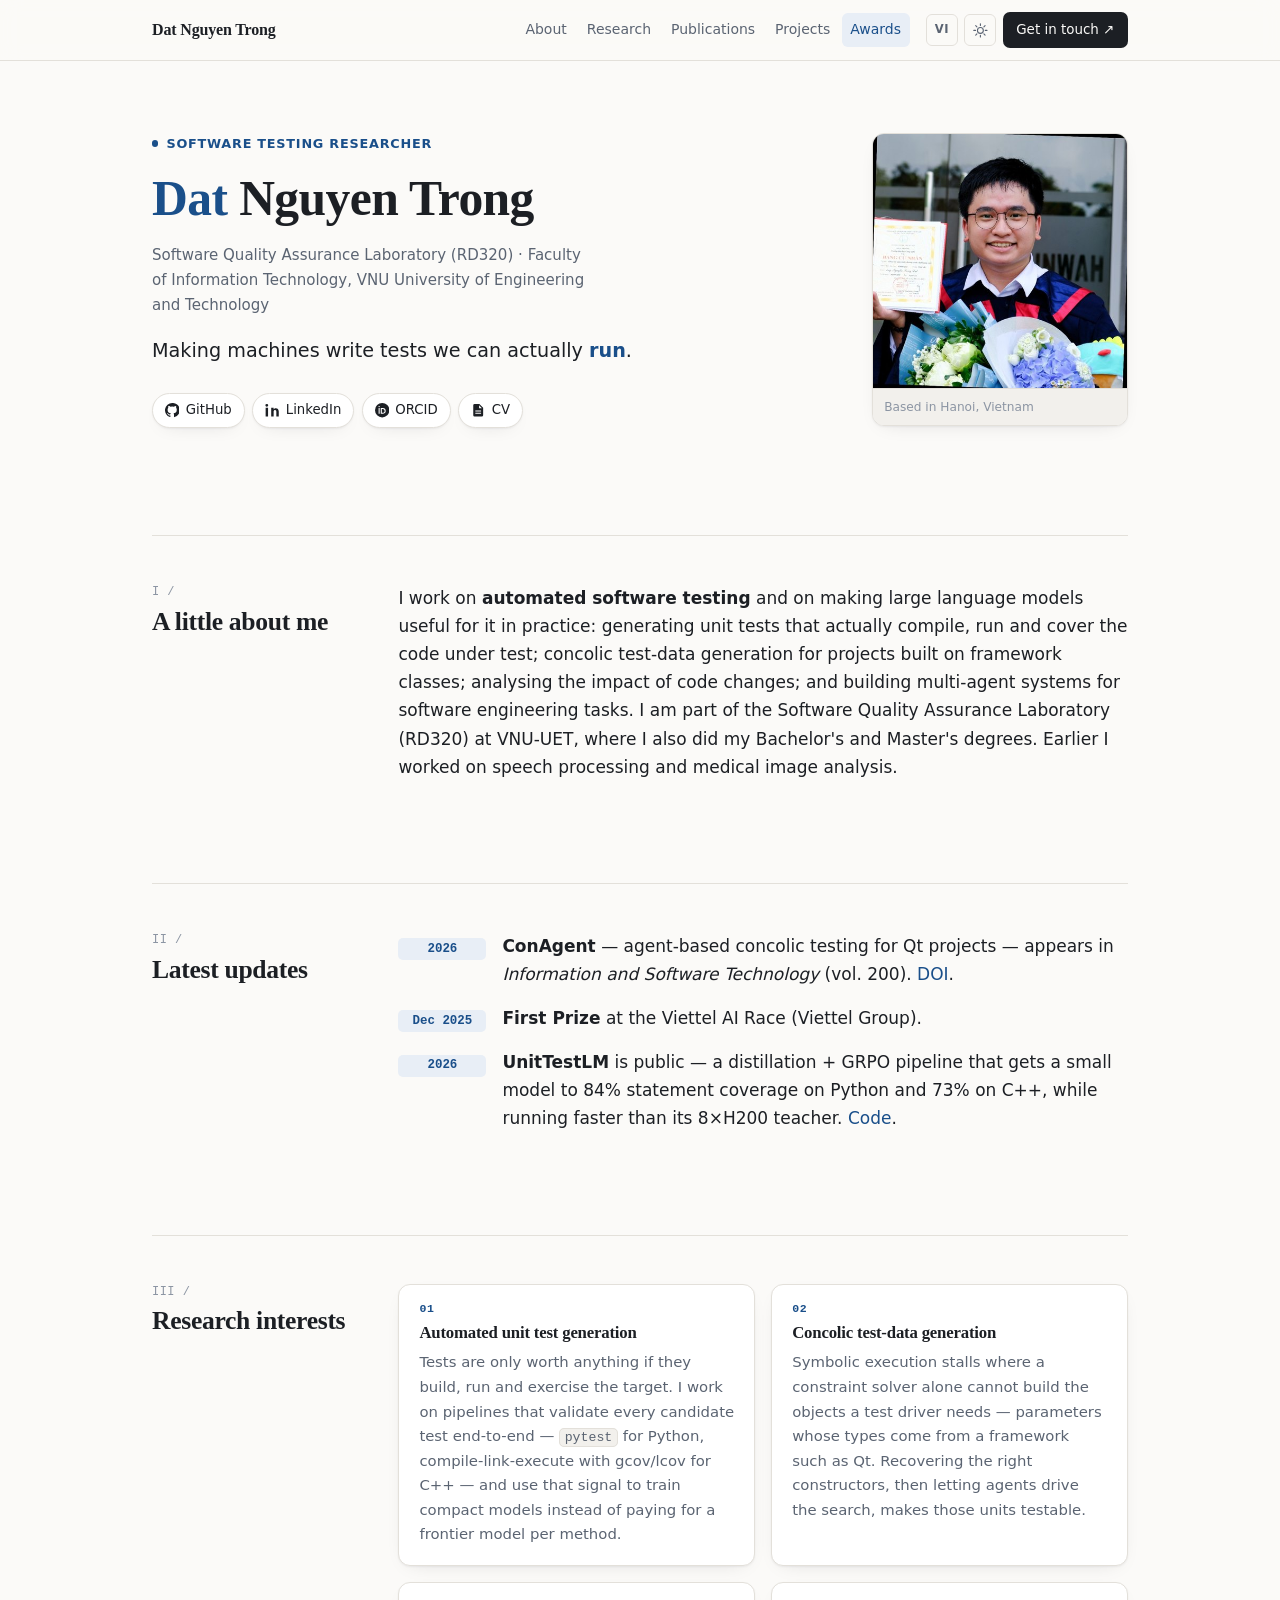
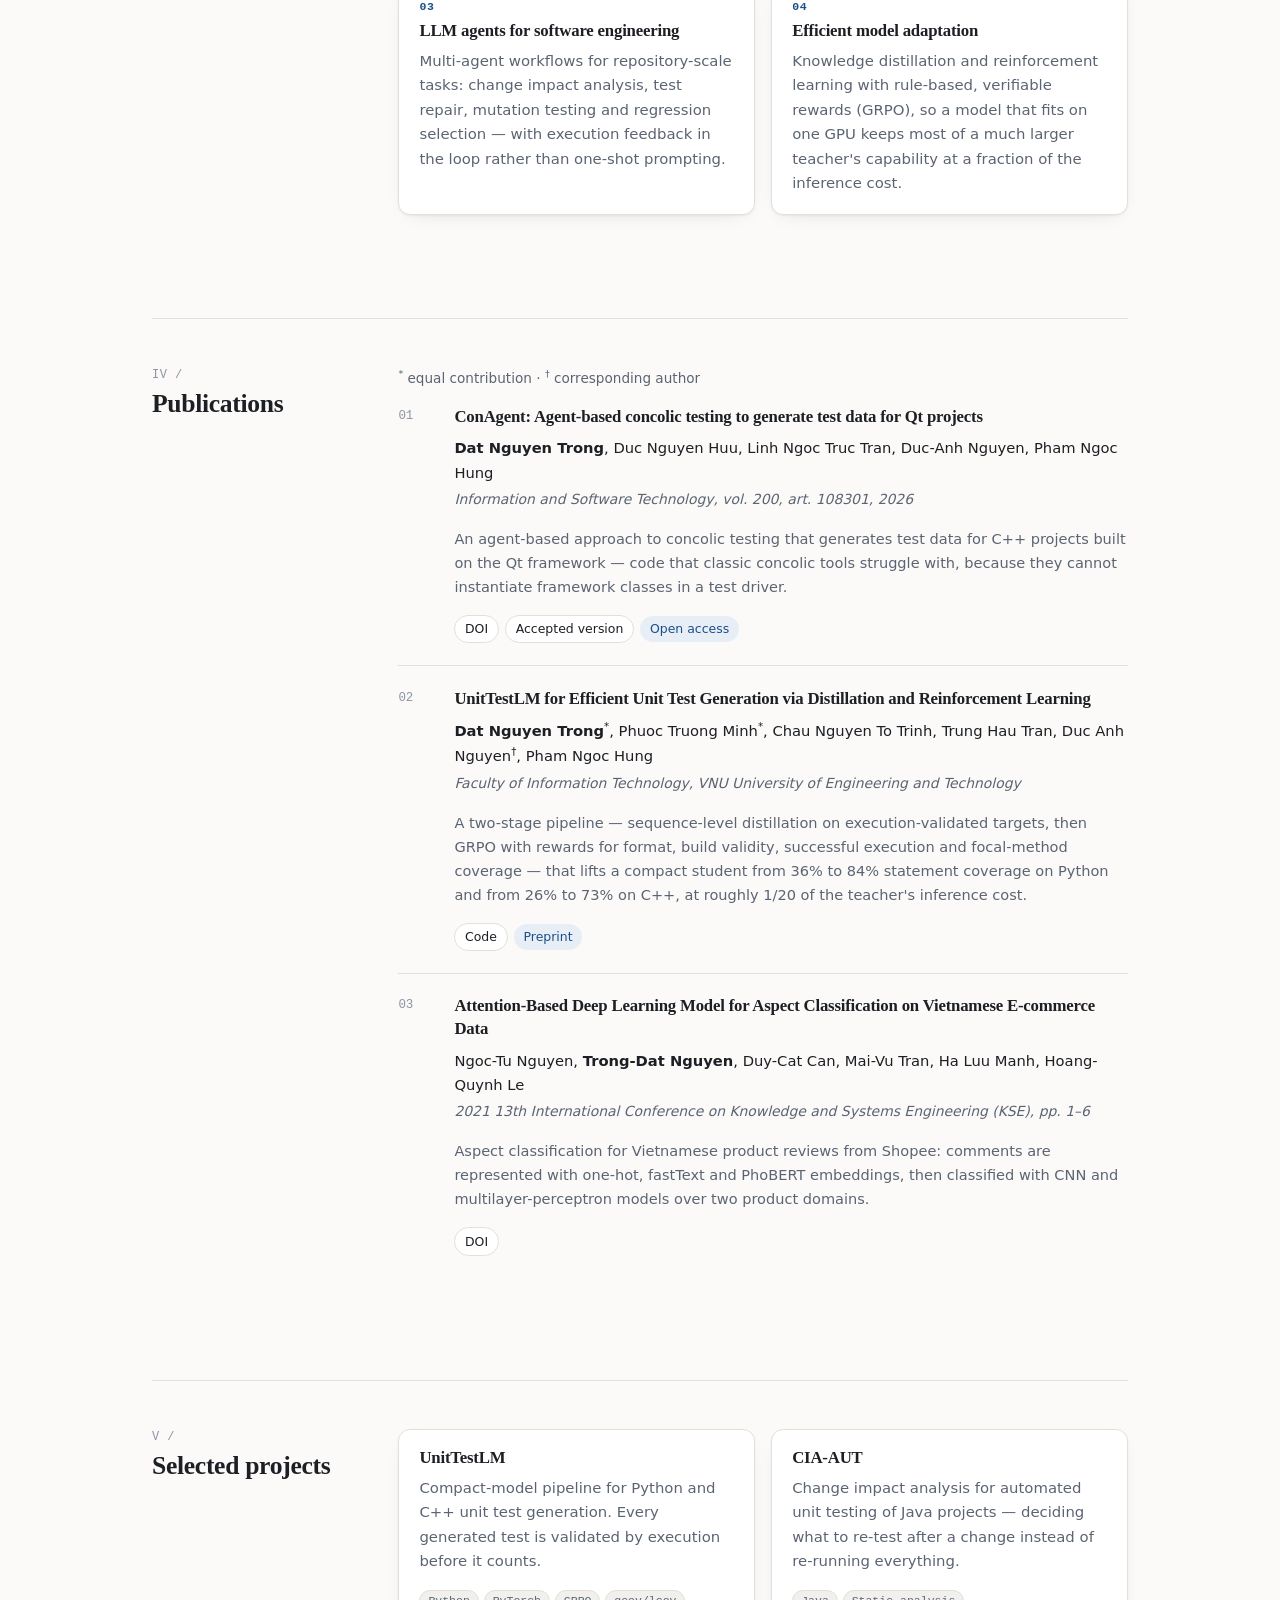
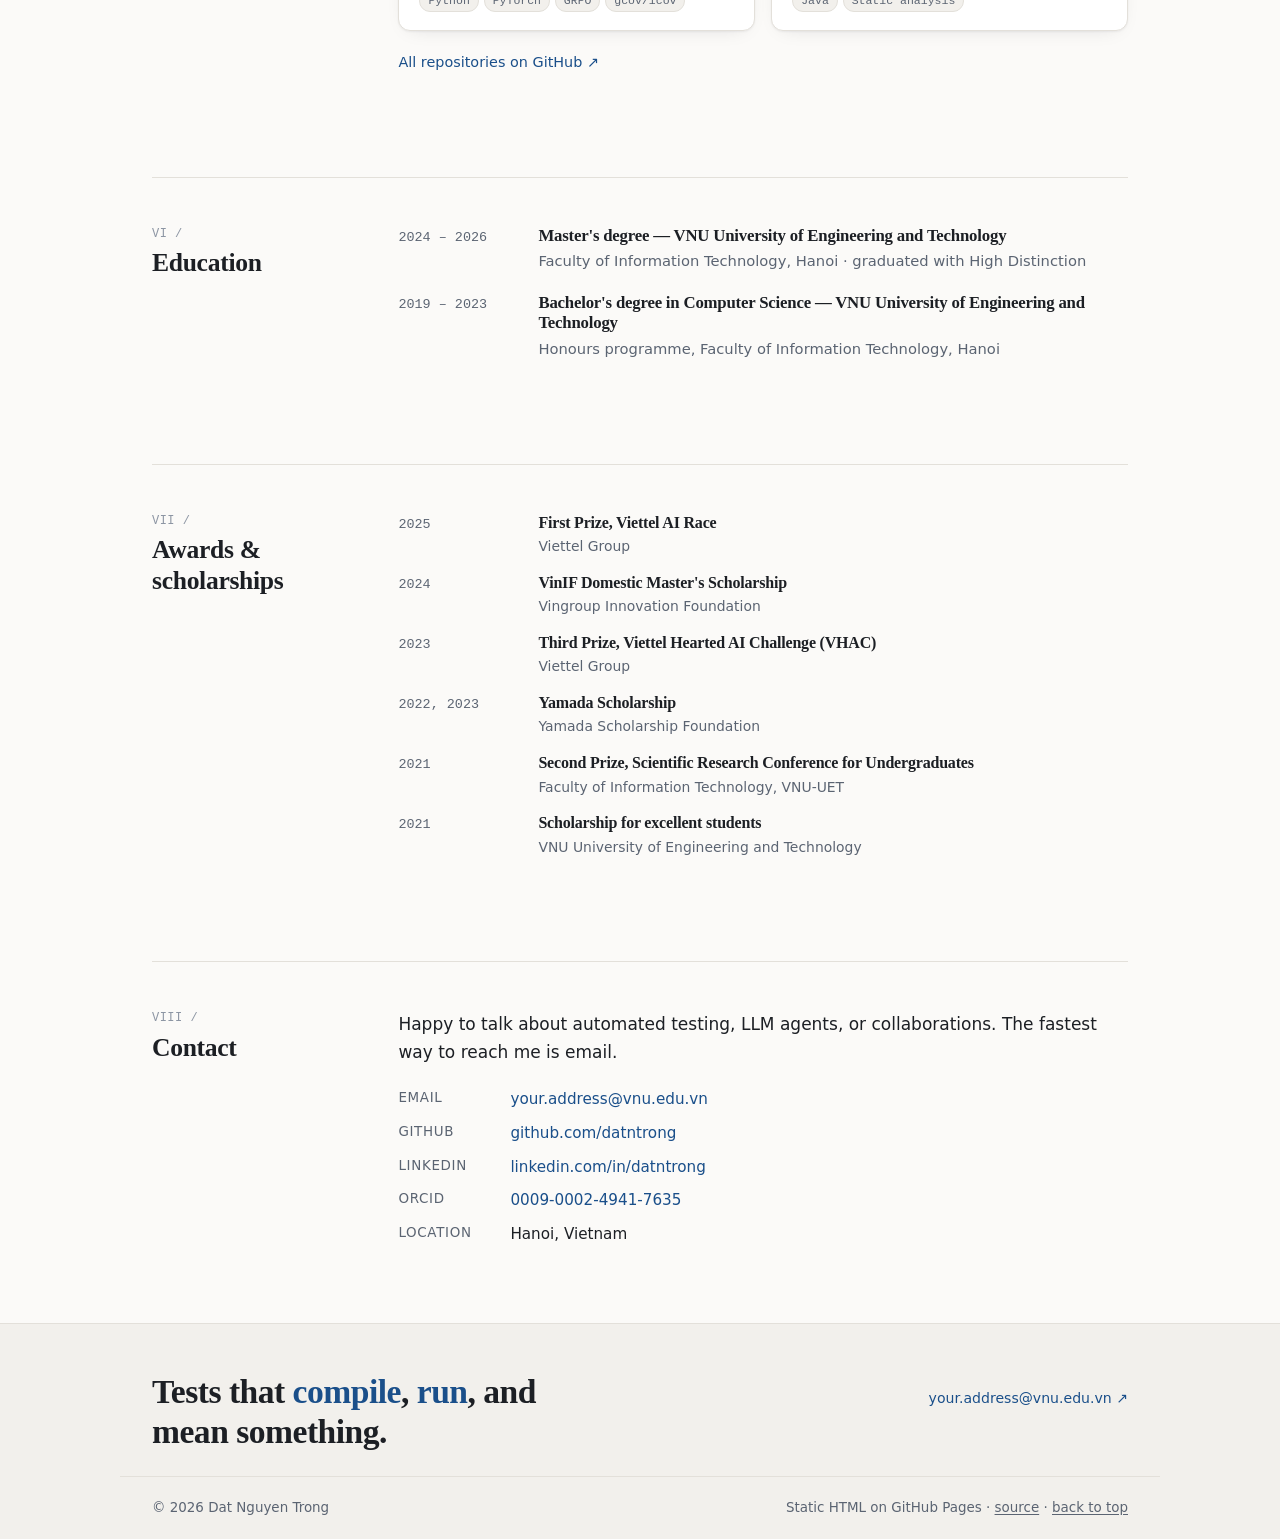
==== index.html @ f5bd589b "Rework the page layout and swap in the portrait photo New avatar: the graduation portrait, at 480px." ====
<!doctype html>
<html lang="en" data-lang="en">
<head>
<meta charset="utf-8">
<meta name="viewport" content="width=device-width, initial-scale=1">
<title>Dat Nguyen Trong</title>
<meta name="author" content="Dat Nguyen Trong">
<meta name="description" content="Dat Nguyen Trong — research on automated software testing and LLM-based agents at the Software Quality Assurance Laboratory (RD320), VNU University of Engineering and Technology, Hanoi.">
<meta name="keywords" content="Dat Nguyen Trong, Nguyen Trong Dat, automated software testing, unit test generation, concolic testing, large language models, LLM agents, VNU-UET, Hanoi">
<link rel="canonical" href="https://datntrong.github.io/">

<meta property="og:type" content="profile">
<meta property="og:title" content="Dat Nguyen Trong">
<meta property="og:description" content="Automated software testing and LLM-based agents — VNU University of Engineering and Technology, Hanoi.">
<meta property="og:url" content="https://datntrong.github.io/">
<meta property="og:image" content="https://datntrong.github.io/assets/img/avatar.jpg">
<meta name="twitter:card" content="summary">

<link rel="icon" href="assets/img/favicon.svg" type="image/svg+xml">
<link rel="apple-touch-icon" href="assets/img/avatar.jpg">
<link rel="stylesheet" href="assets/css/style.css">

<script>
  // Applied before first paint so the page never flashes the wrong theme/language.
  (function () {
    var root = document.documentElement;
    var q = new URLSearchParams(location.search).get('lang');
    var lang = q || localStorage.getItem('lang');
    if (lang !== 'vi' && lang !== 'en') {
      lang = (navigator.language || 'en').toLowerCase().indexOf('vi') === 0 ? 'vi' : 'en';
    }
    root.setAttribute('data-lang', lang);
    root.setAttribute('lang', lang);
    var theme = localStorage.getItem('theme');
    if (theme === 'dark' || theme === 'light') root.setAttribute('data-theme', theme);
  })();
</script>

<script type="application/ld+json">
{
  "@context": "https://schema.org",
  "@type": "Person",
  "name": "Dat Nguyen Trong",
  "alternateName": "Nguyễn Trọng Đạt",
  "url": "https://datntrong.github.io/",
  "image": "https://datntrong.github.io/assets/img/avatar.jpg",
  "affiliation": {
    "@type": "CollegeOrUniversity",
    "name": "VNU University of Engineering and Technology",
    "address": "Hanoi, Vietnam"
  },
  "memberOf": {
    "@type": "ResearchOrganization",
    "name": "Software Quality Assurance Laboratory (RD320), VNU University of Engineering and Technology"
  },
  "knowsAbout": ["Automated software testing", "Unit test generation", "Concolic testing", "Large language models", "Multi-agent systems", "Speech processing"],
  "identifier": {
    "@type": "PropertyValue",
    "propertyID": "ORCID",
    "value": "https://orcid.org/0009-0002-4941-7635"
  },
  "sameAs": [
    "https://github.com/datntrong",
    "https://www.linkedin.com/in/datntrong/",
    "https://orcid.org/0009-0002-4941-7635"
  ]
}
</script>
</head>
<body id="top">
<a class="skip-link" href="#main"><span data-l="en">Skip to content</span><span data-l="vi">Tới nội dung</span></a>

<header class="site-header">
  <div class="wrap header-inner">
    <a class="brand" href="#top">
      <span data-l="en">Dat Nguyen Trong</span><span data-l="vi">Nguyễn Trọng Đạt</span>
    </a>
    <nav class="site-nav" aria-label="Sections">
      <a href="#about"><span data-l="en">About</span><span data-l="vi">Giới thiệu</span></a>
      <a href="#research"><span data-l="en">Research</span><span data-l="vi">Nghiên cứu</span></a>
      <a href="#publications"><span data-l="en">Publications</span><span data-l="vi">Công bố</span></a>
      <a href="#projects"><span data-l="en">Projects</span><span data-l="vi">Dự án</span></a>
      <a href="#awards"><span data-l="en">Awards</span><span data-l="vi">Giải thưởng</span></a>
    </nav>
    <div class="controls">
      <button id="lang-toggle" type="button" class="icon-btn" aria-label="Switch language">
        <span data-l="en">VI</span><span data-l="vi">EN</span>
      </button>
      <button id="theme-toggle" type="button" class="icon-btn" aria-label="Switch theme">
        <svg class="i-sun" viewBox="0 0 24 24" aria-hidden="true"><circle cx="12" cy="12" r="4.2"/><g stroke-linecap="round"><path d="M12 2.6v2.4M12 19v2.4M2.6 12h2.4M19 12h2.4M5.3 5.3l1.7 1.7M17 17l1.7 1.7M18.7 5.3L17 7M7 17l-1.7 1.7"/></g></svg>
        <svg class="i-moon" viewBox="0 0 24 24" aria-hidden="true"><path d="M20 14.5A8.5 8.5 0 1 1 9.5 4a7 7 0 0 0 10.5 10.5z"/></svg>
      </button>
      <!-- TODO: replace with the address you actually want published (3 places on this page). -->
      <a class="cta" href="mailto:your.address@vnu.edu.vn">
        <span data-l="en">Get in touch</span><span data-l="vi">Liên hệ</span> <span aria-hidden="true">↗</span>
      </a>
    </div>
  </div>
</header>

<main id="main">

  <!-- ─── Hero ─────────────────────────────────────────────────────── -->
  <section class="wrap hero">
    <div class="hero-text">
      <p class="eyebrow">
        <span data-l="en">Software testing researcher</span>
        <span data-l="vi">Nghiên cứu kiểm thử phần mềm</span>
      </p>
      <h1>
        <span data-l="en"><span class="fn">Dat</span> Nguyen Trong</span>
        <span data-l="vi"><span class="fn">Nguyễn</span> Trọng Đạt</span>
      </h1>
      <!-- TODO (optional): add your exact title before the lab name, e.g. "MSc student," / "Research assistant,". -->
      <p class="role">
        <span data-l="en">Software Quality Assurance Laboratory (RD320) · Faculty of Information Technology, VNU University of Engineering and Technology</span>
        <span data-l="vi">Phòng thí nghiệm Đảm bảo chất lượng phần mềm (RD320) · Khoa Công nghệ Thông tin, Trường Đại học Công nghệ, ĐHQG Hà Nội</span>
      </p>
      <p class="tagline">
        <span data-l="en">Making machines write tests we can actually <em>run</em>.</span>
        <span data-l="vi">Để máy viết ra những test thực sự <em>chạy được</em>.</span>
      </p>

      <p class="pills">
        <a class="pill" href="https://github.com/datntrong" rel="me noopener">
          <svg viewBox="0 0 16 16" aria-hidden="true"><path d="M8 0a8 8 0 0 0-2.5 15.6c.4.1.5-.2.5-.4v-1.4c-2.2.5-2.7-1-2.7-1-.4-.9-.9-1.2-.9-1.2-.7-.5 0-.5 0-.5.8.1 1.2.8 1.2.8.7 1.2 1.9.9 2.4.7.1-.5.3-.9.5-1.1-1.8-.2-3.6-.9-3.6-4 0-.9.3-1.6.8-2.1-.1-.2-.4-1 .1-2.1 0 0 .7-.2 2.2.8a7.4 7.4 0 0 1 4 0c1.5-1 2.2-.8 2.2-.8.5 1.1.2 1.9.1 2.1.5.5.8 1.2.8 2.1 0 3.1-1.8 3.8-3.6 4 .3.3.5.8.5 1.6v2.2c0 .2.1.5.6.4A8 8 0 0 0 8 0z"/></svg>
          GitHub
        </a>
        <a class="pill" href="https://www.linkedin.com/in/datntrong/" rel="me noopener">
          <svg viewBox="0 0 16 16" aria-hidden="true"><path d="M3.4 5.3H.7V15h2.7V5.3zM2 1a1.6 1.6 0 1 0 0 3.2A1.6 1.6 0 0 0 2 1zM15.3 9.5c0-2.6-1.4-3.8-3.2-3.8-1.5 0-2.1.8-2.5 1.4V5.3H6.9c0 .8 0 9.7 0 9.7h2.7V9.6c0-.3 0-.6.1-.8.2-.5.7-1.1 1.5-1.1 1 0 1.4.8 1.4 2V15h2.7V9.5z"/></svg>
          LinkedIn
        </a>
        <a class="pill" href="https://orcid.org/0009-0002-4941-7635" rel="me noopener">
          <svg viewBox="0 0 16 16" aria-hidden="true"><path d="M8 0a8 8 0 1 0 0 16A8 8 0 0 0 8 0zM5.2 11.9H4V5.6h1.2v6.3zM4.6 4.7a.7.7 0 1 1 0-1.5.7.7 0 0 1 0 1.5zm4 7.2H6.4V5.6h2.3c2.2 0 3.2 1.4 3.2 3.2 0 1.9-1.3 3.1-3.3 3.1zm-1-5.3v4.3h.9c1.5 0 2.2-.9 2.2-2.1 0-1.3-.8-2.2-2.2-2.2h-.9z"/></svg>
          ORCID
        </a>
        <!-- TODO: put your CV at files/cv.pdf, or delete this pill. -->
        <a class="pill" href="files/cv.pdf">
          <svg viewBox="0 0 16 16" aria-hidden="true"><path d="M9.3 1H4a1.5 1.5 0 0 0-1.5 1.5v11A1.5 1.5 0 0 0 4 15h8a1.5 1.5 0 0 0 1.5-1.5V5.2L9.3 1zm-.3 1.6 3.1 3.1H9V2.6zM4.8 8.4h6.4v1H4.8v-1zm0 2.5h6.4v1H4.8v-1z"/></svg>
          <span data-l="en">CV</span><span data-l="vi">CV</span>
        </a>
        <!-- TODO: add this once you have it.
        <a class="pill" href="https://scholar.google.com/citations?user=XXXX" rel="noopener">Google Scholar</a>
        -->
      </p>
    </div>

    <figure class="photo-card">
      <img src="assets/img/avatar.jpg" width="480" height="480" alt="Dat Nguyen Trong" fetchpriority="high">
      <figcaption>
        <span data-l="en">Based in Hanoi, Vietnam</span>
        <span data-l="vi">Sống và làm việc tại Hà Nội</span>
      </figcaption>
    </figure>
  </section>

  <!-- ─── I / About ────────────────────────────────────────────────── -->
  <section id="about" class="wrap section">
    <div class="section-head">
      <span class="numeral">I /</span>
      <h2><span data-l="en">A little about me</span><span data-l="vi">Về tôi</span></h2>
    </div>
    <div class="section-body">
      <p class="lede">
        <span data-l="en">I work on <strong>automated software testing</strong> and on making large language models useful for it in practice: generating unit tests that actually compile, run and cover the code under test; concolic test-data generation for projects built on framework classes; analysing the impact of code changes; and building multi-agent systems for software engineering tasks. I am part of the Software Quality Assurance Laboratory (RD320) at VNU-UET, where I also did my Bachelor's and Master's degrees. Earlier I worked on speech processing and medical image analysis.</span>
        <span data-l="vi">Tôi nghiên cứu về <strong>kiểm thử phần mềm tự động</strong> và cách dùng các mô hình ngôn ngữ lớn cho việc đó một cách thực dụng: sinh unit test biên dịch được, chạy được và phủ được mã nguồn; sinh dữ liệu kiểm thử bằng concolic testing cho các dự án dùng lớp của framework; phân tích ảnh hưởng của thay đổi mã; và xây dựng hệ đa tác tử cho các bài toán công nghệ phần mềm. Tôi làm việc tại Phòng thí nghiệm Đảm bảo chất lượng phần mềm (RD320), Trường Đại học Công nghệ — cũng là nơi tôi học cử nhân và thạc sĩ. Trước đó tôi làm về xử lý tiếng nói và phân tích ảnh y tế.</span>
      </p>
    </div>
  </section>

  <!-- ─── II / Latest updates ──────────────────────────────────────── -->
  <!-- TODO: replace the bare "2026" labels with real dates (e.g. "Jul 2026") as things happen. -->
  <section id="news" class="wrap section">
    <div class="section-head">
      <span class="numeral">II /</span>
      <h2><span data-l="en">Latest updates</span><span data-l="vi">Tin mới</span></h2>
    </div>
    <div class="section-body">
      <ul class="news">
        <li>
          <time>2026</time>
          <span data-l="en"><strong>ConAgent</strong> — agent-based concolic testing for Qt projects — appears in <em>Information and Software Technology</em> (vol. 200). <a href="https://doi.org/10.1016/j.infsof.2026.108301" rel="noopener">DOI</a>.</span>
          <span data-l="vi"><strong>ConAgent</strong> — concolic testing dựa trên tác tử cho các dự án Qt — được công bố trên <em>Information and Software Technology</em> (tập 200). <a href="https://doi.org/10.1016/j.infsof.2026.108301" rel="noopener">DOI</a>.</span>
        </li>
        <li>
          <time><span data-l="en">Dec 2025</span><span data-l="vi">12/2025</span></time>
          <span data-l="en"><strong>First Prize</strong> at the Viettel AI Race (Viettel Group).</span>
          <span data-l="vi">Đạt <strong>Giải Nhất</strong> cuộc thi Viettel AI Race (Tập đoàn Viettel).</span>
        </li>
        <li>
          <time>2026</time>
          <span data-l="en"><strong>UnitTestLM</strong> is public — a distillation + GRPO pipeline that gets a small model to 84% statement coverage on Python and 73% on C++, while running faster than its 8×H200 teacher. <a href="https://github.com/datntrong/UnitTestLM" rel="noopener">Code</a>.</span>
          <span data-l="vi"><strong>UnitTestLM</strong> đã công khai — pipeline distillation + GRPO giúp một mô hình nhỏ đạt 84% statement coverage với Python và 73% với C++, mà vẫn chạy nhanh hơn mô hình teacher 8×H200. <a href="https://github.com/datntrong/UnitTestLM" rel="noopener">Mã nguồn</a>.</span>
        </li>
      </ul>
    </div>
  </section>

  <!-- ─── III / Research interests ─────────────────────────────────── -->
  <section id="research" class="wrap section">
    <div class="section-head">
      <span class="numeral">III /</span>
      <h2><span data-l="en">Research interests</span><span data-l="vi">Hướng nghiên cứu</span></h2>
    </div>
    <div class="section-body">
      <div class="cards">
        <article class="card">
          <span class="idx">01</span>
          <h3><span data-l="en">Automated unit test generation</span><span data-l="vi">Sinh unit test tự động</span></h3>
          <p>
            <span data-l="en">Tests are only worth anything if they build, run and exercise the target. I work on pipelines that validate every candidate test end-to-end — <code>pytest</code> for Python, compile-link-execute with gcov/lcov for C++ — and use that signal to train compact models instead of paying for a frontier model per method.</span>
            <span data-l="vi">Một test chỉ có giá trị khi nó biên dịch được, chạy được và thực sự gọi tới hàm đích. Tôi xây các pipeline kiểm chứng từng test sinh ra một cách đầu-cuối — <code>pytest</code> cho Python, compile-link-execute kèm gcov/lcov cho C++ — rồi dùng tín hiệu đó để huấn luyện mô hình nhỏ, thay vì gọi mô hình lớn cho từng hàm.</span>
          </p>
        </article>
        <article class="card">
          <span class="idx">02</span>
          <h3><span data-l="en">Concolic test-data generation</span><span data-l="vi">Sinh dữ liệu kiểm thử concolic</span></h3>
          <p>
            <span data-l="en">Symbolic execution stalls where a constraint solver alone cannot build the objects a test driver needs — parameters whose types come from a framework such as Qt. Recovering the right constructors, then letting agents drive the search, makes those units testable.</span>
            <span data-l="vi">Thực thi ký hiệu bị tắc ở chỗ bộ giải ràng buộc một mình không tạo được các đối tượng mà test driver cần — những tham số có kiểu đến từ framework như Qt. Khôi phục đúng danh sách constructor, rồi để các tác tử dẫn dắt quá trình tìm kiếm, sẽ khiến các hàm đó kiểm thử được.</span>
          </p>
        </article>
        <article class="card">
          <span class="idx">03</span>
          <h3><span data-l="en">LLM agents for software engineering</span><span data-l="vi">Tác tử LLM cho công nghệ phần mềm</span></h3>
          <p>
            <span data-l="en">Multi-agent workflows for repository-scale tasks: change impact analysis, test repair, mutation testing and regression selection — with execution feedback in the loop rather than one-shot prompting.</span>
            <span data-l="vi">Quy trình đa tác tử cho các bài toán ở quy mô repository: phân tích ảnh hưởng thay đổi, sửa test, mutation testing và chọn lọc kiểm thử hồi quy — có phản hồi từ thực thi trong vòng lặp, không chỉ prompt một lượt.</span>
          </p>
        </article>
        <article class="card">
          <span class="idx">04</span>
          <h3><span data-l="en">Efficient model adaptation</span><span data-l="vi">Tinh chỉnh mô hình hiệu quả</span></h3>
          <p>
            <span data-l="en">Knowledge distillation and reinforcement learning with rule-based, verifiable rewards (GRPO), so a model that fits on one GPU keeps most of a much larger teacher's capability at a fraction of the inference cost.</span>
            <span data-l="vi">Knowledge distillation và học tăng cường với phần thưởng kiểm chứng được theo luật (GRPO), để một mô hình chạy vừa một GPU giữ được phần lớn năng lực của teacher lớn hơn nhiều, với chi phí suy luận nhỏ hơn hẳn.</span>
          </p>
        </article>
      </div>
    </div>
  </section>

  <!-- ─── IV / Publications ────────────────────────────────────────── -->
  <section id="publications" class="wrap section">
    <div class="section-head">
      <span class="numeral">IV /</span>
      <h2><span data-l="en">Publications</span><span data-l="vi">Công bố</span></h2>
    </div>
    <div class="section-body">
      <p class="note">
        <span data-l="en"><sup>*</sup> equal contribution · <sup>†</sup> corresponding author</span>
        <span data-l="vi"><sup>*</sup> đóng góp ngang nhau · <sup>†</sup> tác giả liên hệ</span>
      </p>

      <ol class="pubs">
        <!-- TODO (optional): Crossref/SSRN carry no abstract for this one, so the summary
             below only restates the title — paste a real two-line summary if you want. -->
        <li class="pub">
          <span class="idx">01</span>
          <div class="pub-body">
            <h3>ConAgent: Agent-based concolic testing to generate test data for Qt projects</h3>
            <p class="pub-authors"><strong>Dat Nguyen Trong</strong>, Duc Nguyen Huu, Linh Ngoc Truc Tran, Duc-Anh Nguyen, Pham Ngoc Hung</p>
            <p class="pub-venue">Information and Software Technology, vol. 200, art. 108301, 2026</p>
            <p class="pub-abs">
              <span data-l="en">An agent-based approach to concolic testing that generates test data for C++ projects built on the Qt framework — code that classic concolic tools struggle with, because they cannot instantiate framework classes in a test driver.</span>
              <span data-l="vi">Một hướng tiếp cận dựa trên tác tử cho concolic testing, sinh dữ liệu kiểm thử cho các dự án C++ dùng framework Qt — loại mã mà các công cụ concolic truyền thống gặp khó, vì chúng không khởi tạo được đối tượng của lớp framework trong test driver.</span>
            </p>
            <p class="pub-links">
              <a class="chip" href="https://doi.org/10.1016/j.infsof.2026.108301" rel="noopener">DOI</a>
              <a class="chip" href="https://doi.org/10.2139/ssrn.5369273" rel="noopener"><span data-l="en">Accepted version</span><span data-l="vi">Bản chấp nhận</span></a>
              <span class="badge"><span data-l="en">Open access</span><span data-l="vi">Truy cập mở</span></span>
            </p>
          </div>
        </li>

        <!-- TODO: update the badge below once the paper has a venue. -->
        <li class="pub">
          <span class="idx">02</span>
          <div class="pub-body">
            <h3>UnitTestLM for Efficient Unit Test Generation via Distillation and Reinforcement Learning</h3>
            <p class="pub-authors"><strong>Dat Nguyen Trong</strong><sup>*</sup>, Phuoc Truong Minh<sup>*</sup>, Chau Nguyen To Trinh, Trung Hau Tran, Duc Anh Nguyen<sup>†</sup>, Pham Ngoc Hung</p>
            <p class="pub-venue">
              <span data-l="en">Faculty of Information Technology, VNU University of Engineering and Technology</span>
              <span data-l="vi">Khoa Công nghệ Thông tin, Trường Đại học Công nghệ, ĐHQG Hà Nội</span>
            </p>
            <p class="pub-abs">
              <span data-l="en">A two-stage pipeline — sequence-level distillation on execution-validated targets, then GRPO with rewards for format, build validity, successful execution and focal-method coverage — that lifts a compact student from 36% to 84% statement coverage on Python and from 26% to 73% on C++, at roughly 1/20 of the teacher's inference cost.</span>
              <span data-l="vi">Pipeline hai giai đoạn — distillation ở mức chuỗi trên các nhãn đã kiểm chứng bằng thực thi, rồi GRPO với phần thưởng cho định dạng, tính biên dịch được, thực thi thành công và độ phủ hàm đích — đưa mô hình student nhỏ từ 36% lên 84% statement coverage với Python và từ 26% lên 73% với C++, với chi phí suy luận khoảng 1/20 so với teacher.</span>
            </p>
            <p class="pub-links">
              <a class="chip" href="https://github.com/datntrong/UnitTestLM" rel="noopener"><span data-l="en">Code</span><span data-l="vi">Mã nguồn</span></a>
              <span class="badge"><span data-l="en">Preprint</span><span data-l="vi">Bản thảo</span></span>
              <!-- TODO: add paper / arXiv / BibTeX chips here when available. -->
            </p>
          </div>
        </li>

        <li class="pub">
          <span class="idx">03</span>
          <div class="pub-body">
            <h3>Attention-Based Deep Learning Model for Aspect Classification on Vietnamese E-commerce Data</h3>
            <p class="pub-authors">Ngoc-Tu Nguyen, <strong>Trong-Dat Nguyen</strong>, Duy-Cat Can, Mai-Vu Tran, Ha Luu Manh, Hoang-Quynh Le</p>
            <p class="pub-venue">2021 13th International Conference on Knowledge and Systems Engineering (KSE), pp. 1–6</p>
            <p class="pub-abs">
              <span data-l="en">Aspect classification for Vietnamese product reviews from Shopee: comments are represented with one-hot, fastText and PhoBERT embeddings, then classified with CNN and multilayer-perceptron models over two product domains.</span>
              <span data-l="vi">Phân loại aspect cho bình luận sản phẩm tiếng Việt trên Shopee: biểu diễn bình luận bằng one-hot, fastText và PhoBERT, sau đó phân loại bằng CNN và mạng perceptron nhiều lớp trên hai miền sản phẩm.</span>
            </p>
            <p class="pub-links">
              <a class="chip" href="https://doi.org/10.1109/KSE53942.2021.9648690" rel="noopener">DOI</a>
            </p>
          </div>
        </li>
      </ol>
    </div>
  </section>

  <!-- ─── V / Projects ─────────────────────────────────────────────── -->
  <section id="projects" class="wrap section">
    <div class="section-head">
      <span class="numeral">V /</span>
      <h2><span data-l="en">Selected projects</span><span data-l="vi">Dự án tiêu biểu</span></h2>
    </div>
    <div class="section-body">
      <div class="cards">
        <article class="card proj">
          <h3><a href="https://github.com/datntrong/UnitTestLM" rel="noopener">UnitTestLM</a></h3>
          <p>
            <span data-l="en">Compact-model pipeline for Python and C++ unit test generation. Every generated test is validated by execution before it counts.</span>
            <span data-l="vi">Pipeline mô hình nhỏ để sinh unit test cho Python và C++. Mọi test sinh ra đều phải qua kiểm chứng bằng thực thi.</span>
          </p>
          <p class="tags"><span>Python</span><span>PyTorch</span><span>GRPO</span><span>gcov/lcov</span></p>
        </article>

        <!-- TODO: check this description matches what CIA-AUT actually does. -->
        <article class="card proj">
          <h3><a href="https://github.com/datntrong/CIA-AUT" rel="noopener">CIA-AUT</a></h3>
          <p>
            <span data-l="en">Change impact analysis for automated unit testing of Java projects — deciding what to re-test after a change instead of re-running everything.</span>
            <span data-l="vi">Phân tích ảnh hưởng thay đổi cho kiểm thử đơn vị tự động với dự án Java — xác định cần kiểm thử lại phần nào sau mỗi thay đổi, thay vì chạy lại toàn bộ.</span>
          </p>
          <p class="tags"><span>Java</span><span>Static analysis</span></p>
        </article>
      </div>
      <p class="more">
        <a href="https://github.com/datntrong?tab=repositories" rel="noopener">
          <span data-l="en">All repositories on GitHub ↗</span><span data-l="vi">Toàn bộ repository trên GitHub ↗</span>
        </a>
      </p>
    </div>
  </section>

  <!-- ─── VI / Education ──────────────────────────────────────────── -->
  <section id="education" class="wrap section">
    <div class="section-head">
      <span class="numeral">VI /</span>
      <h2><span data-l="en">Education</span><span data-l="vi">Học vấn</span></h2>
    </div>
    <div class="section-body">
      <!-- TODO: LinkedIn hid the Master's programme name — fill it in if you want it shown. -->
      <ul class="timeline">
        <li>
          <div class="when">2024 – 2026</div>
          <div class="what">
            <h3>
              <span data-l="en">Master's degree — VNU University of Engineering and Technology</span>
              <span data-l="vi">Thạc sĩ — Trường Đại học Công nghệ, ĐHQG Hà Nội</span>
            </h3>
            <p>
              <span data-l="en">Faculty of Information Technology, Hanoi · graduated with High Distinction</span>
              <span data-l="vi">Khoa Công nghệ Thông tin, Hà Nội · tốt nghiệp loại Xuất sắc (High Distinction)</span>
            </p>
          </div>
        </li>
        <li>
          <div class="when">2019 – 2023</div>
          <div class="what">
            <h3>
              <span data-l="en">Bachelor's degree in Computer Science — VNU University of Engineering and Technology</span>
              <span data-l="vi">Cử nhân Khoa học máy tính — Trường Đại học Công nghệ, ĐHQG Hà Nội</span>
            </h3>
            <p>
              <span data-l="en">Honours programme, Faculty of Information Technology, Hanoi</span>
              <span data-l="vi">Chương trình chất lượng cao, Khoa Công nghệ Thông tin, Hà Nội</span>
            </p>
          </div>
        </li>
      </ul>
    </div>
  </section>

  <!-- ─── VII / Awards ────────────────────────────────────────────── -->
  <section id="awards" class="wrap section">
    <div class="section-head">
      <span class="numeral">VII /</span>
      <h2><span data-l="en">Awards &amp; scholarships</span><span data-l="vi">Giải thưởng &amp; học bổng</span></h2>
    </div>
    <div class="section-body">
      <ul class="timeline awards">
        <li>
          <div class="when">2025</div>
          <div class="what">
            <h3><span data-l="en">First Prize, Viettel AI Race</span><span data-l="vi">Giải Nhất, Viettel AI Race</span></h3>
            <p>Viettel Group</p>
          </div>
        </li>
        <li>
          <div class="when">2024</div>
          <div class="what">
            <h3><span data-l="en">VinIF Domestic Master's Scholarship</span><span data-l="vi">Học bổng Thạc sĩ trong nước VinIF</span></h3>
            <p>Vingroup Innovation Foundation</p>
          </div>
        </li>
        <li>
          <div class="when">2023</div>
          <div class="what">
            <h3><span data-l="en">Third Prize, Viettel Hearted AI Challenge (VHAC)</span><span data-l="vi">Giải Ba, Viettel Hearted AI Challenge (VHAC)</span></h3>
            <p>Viettel Group</p>
          </div>
        </li>
        <li>
          <div class="when">2022, 2023</div>
          <div class="what">
            <h3><span data-l="en">Yamada Scholarship</span><span data-l="vi">Học bổng Yamada</span></h3>
            <p>Yamada Scholarship Foundation</p>
          </div>
        </li>
        <li>
          <div class="when">2021</div>
          <div class="what">
            <h3><span data-l="en">Second Prize, Scientific Research Conference for Undergraduates</span><span data-l="vi">Giải Nhì, Hội nghị Nghiên cứu khoa học sinh viên</span></h3>
            <p>
              <span data-l="en">Faculty of Information Technology, VNU-UET</span>
              <span data-l="vi">Khoa Công nghệ Thông tin, Trường Đại học Công nghệ</span>
            </p>
          </div>
        </li>
        <li>
          <div class="when">2021</div>
          <div class="what">
            <h3><span data-l="en">Scholarship for excellent students</span><span data-l="vi">Học bổng sinh viên xuất sắc</span></h3>
            <p>VNU University of Engineering and Technology</p>
          </div>
        </li>
      </ul>
    </div>
  </section>

  <!-- ─── VIII / Contact ──────────────────────────────────────────── -->
  <section id="contact" class="wrap section">
    <div class="section-head">
      <span class="numeral">VIII /</span>
      <h2><span data-l="en">Contact</span><span data-l="vi">Liên hệ</span></h2>
    </div>
    <div class="section-body">
      <p class="lede">
        <span data-l="en">Happy to talk about automated testing, LLM agents, or collaborations. The fastest way to reach me is email.</span>
        <span data-l="vi">Rất vui được trao đổi về kiểm thử tự động, tác tử LLM hoặc các cơ hội hợp tác. Cách nhanh nhất là gửi email.</span>
      </p>
      <ul class="contact">
        <li><span class="k">Email</span><span class="v"><a href="mailto:your.address@vnu.edu.vn">your.address@vnu.edu.vn</a></span></li>
        <li><span class="k">GitHub</span><span class="v"><a href="https://github.com/datntrong" rel="me noopener">github.com/datntrong</a></span></li>
        <li><span class="k">LinkedIn</span><span class="v"><a href="https://www.linkedin.com/in/datntrong/" rel="me noopener">linkedin.com/in/datntrong</a></span></li>
        <li><span class="k">ORCID</span><span class="v"><a href="https://orcid.org/0009-0002-4941-7635" rel="me noopener">0009-0002-4941-7635</a></span></li>
        <li><span class="k" data-l="en">Location</span><span class="k" data-l="vi">Địa chỉ</span><span class="v"><span data-l="en">Hanoi, Vietnam</span><span data-l="vi">Hà Nội, Việt Nam</span></span></li>
      </ul>
    </div>
  </section>
</main>

<footer class="site-footer">
  <div class="wrap footer-cta">
    <p class="cta-line">
      <span data-l="en">Tests that <em>compile</em>, <em>run</em>, and mean something.</span>
      <span data-l="vi">Những test <em>biên dịch được</em>, <em>chạy được</em>, và có ý nghĩa.</span>
    </p>
    <p class="cta-mail"><a href="mailto:your.address@vnu.edu.vn">your.address@vnu.edu.vn <span aria-hidden="true">↗</span></a></p>
  </div>
  <div class="wrap footer-inner">
    <p>© <span id="year">2026</span> Dat Nguyen Trong</p>
    <p class="built">
      <span data-l="en">Static HTML on GitHub Pages · <a href="https://github.com/datntrong/datntrong.github.io" rel="noopener">source</a> · <a href="#top">back to top</a></span>
      <span data-l="vi">HTML tĩnh trên GitHub Pages · <a href="https://github.com/datntrong/datntrong.github.io" rel="noopener">mã nguồn</a> · <a href="#top">lên đầu trang</a></span>
    </p>
  </div>
</footer>

<script src="assets/js/main.js"></script>
</body>
</html>
---- assets/css/style.css ----
/* ── Tokens ─────────────────────────────────────────────────────────── */
:root {
  --bg:        #fbfaf8;
  --bg-soft:   #ffffff;
  --bg-sunken: #f2f0ec;
  --text:      #1c1f24;
  --text-dim:  #5b6472;
  --text-faint:#8c95a3;
  --line:      #e3e0da;
  --accent:    #1a4f8a;
  --accent-dim:#e8eef6;
  --shadow:    0 1px 2px rgba(20, 24, 33, .05), 0 6px 20px -12px rgba(20, 24, 33, .18);
  --radius:    12px;
  --wrap:      1040px;
  --gutter:    13rem;
  --serif:     ui-serif, "Iowan Old Style", Georgia, "Times New Roman", serif;
  --sans:      system-ui, -apple-system, "Segoe UI", Roboto, "Helvetica Neue", Arial, sans-serif;
  --mono:      ui-monospace, SFMono-Regular, "SF Mono", Menlo, Consolas, monospace;
}

@media (prefers-color-scheme: dark) {
  :root:not([data-theme="light"]) {
    --bg:        #14171c;
    --bg-soft:   #1a1e24;
    --bg-sunken: #101317;
    --text:      #e7e9ec;
    --text-dim:  #9aa4b2;
    --text-faint:#6b7483;
    --line:      #2b313a;
    --accent:    #8fb8e8;
    --accent-dim:#1e2734;
    --shadow:    0 1px 2px rgba(0, 0, 0, .3), 0 8px 24px -14px rgba(0, 0, 0, .7);
  }
}
:root[data-theme="dark"] {
  --bg:        #14171c;
  --bg-soft:   #1a1e24;
  --bg-sunken: #101317;
  --text:      #e7e9ec;
  --text-dim:  #9aa4b2;
  --text-faint:#6b7483;
  --line:      #2b313a;
  --accent:    #8fb8e8;
  --accent-dim:#1e2734;
  --shadow:    0 1px 2px rgba(0, 0, 0, .3), 0 8px 24px -14px rgba(0, 0, 0, .7);
}

/* ── Bilingual switching (CSS-only, works without JS) ──────────────── */
html[data-lang="en"] [data-l="vi"],
html[data-lang="vi"] [data-l="en"] { display: none !important; }

/* ── Base ───────────────────────────────────────────────────────────── */
* { box-sizing: border-box; }
html { scroll-behavior: smooth; scroll-padding-top: 5rem; -webkit-text-size-adjust: 100%; }
@media (prefers-reduced-motion: reduce) { html { scroll-behavior: auto; } }

body {
  margin: 0;
  background: var(--bg);
  color: var(--text);
  font: 400 clamp(1rem, 0.97rem + 0.15vw, 1.0625rem)/1.65 var(--sans);
  -webkit-font-smoothing: antialiased;
}

.wrap { width: 100%; max-width: var(--wrap); margin-inline: auto; padding-inline: clamp(1.1rem, 4vw, 2rem); }

h1, h2, h3 { font-family: var(--serif); font-weight: 600; line-height: 1.22; letter-spacing: -.012em; margin: 0; }
h1 { font-size: clamp(2.1rem, 1.5rem + 2.6vw, 3.1rem); }
h2 { font-size: clamp(1.35rem, 1.2rem + .5vw, 1.6rem); }
h3 { font-size: 1.05rem; }
p { margin: 0 0 1rem; }
p:last-child { margin-bottom: 0; }

a { color: var(--accent); text-decoration: none; text-underline-offset: .18em; text-decoration-thickness: from-font; }
a:hover { text-decoration: underline; }
code { font: .89em/1.4 var(--mono); background: var(--bg-sunken); border: 1px solid var(--line); border-radius: 5px; padding: .08em .35em; }
sup { font-size: .7em; }
:focus-visible { outline: 2px solid var(--accent); outline-offset: 3px; border-radius: 3px; }

.skip-link {
  position: absolute; left: -9999px; top: .5rem; z-index: 100;
  background: var(--bg-soft); border: 1px solid var(--line); border-radius: 6px; padding: .5rem .8rem;
}
.skip-link:focus { left: .8rem; }

/* ── Header ─────────────────────────────────────────────────────────── */
.site-header {
  position: sticky; top: 0; z-index: 40;
  background: var(--bg);
  background: color-mix(in srgb, var(--bg) 88%, transparent);
  backdrop-filter: saturate(140%) blur(10px);
  border-bottom: 1px solid var(--line);
}
.header-inner { display: flex; align-items: center; gap: 1rem; min-height: 3.75rem; }
.brand {
  font-family: var(--serif); font-size: 1rem; font-weight: 600; color: var(--text);
  white-space: nowrap; letter-spacing: -.01em;
}
.brand:hover { text-decoration: none; color: var(--accent); }

.site-nav {
  display: flex; gap: .15rem; margin-left: auto;
  overflow-x: auto; scrollbar-width: none; -ms-overflow-style: none;
}
.site-nav::-webkit-scrollbar { display: none; }
.site-nav a {
  color: var(--text-dim); font-size: .875rem; padding: .35rem .55rem; border-radius: 6px; white-space: nowrap;
}
.site-nav a:hover { color: var(--text); background: var(--bg-sunken); text-decoration: none; }
.site-nav a.active { color: var(--accent); background: var(--accent-dim); }

.controls { display: flex; align-items: center; gap: .4rem; flex: 0 0 auto; }
.icon-btn {
  display: grid; place-items: center;
  width: 2rem; height: 2rem; padding: 0;
  font: 600 .72rem/1 var(--sans); letter-spacing: .04em;
  color: var(--text-dim); background: transparent;
  border: 1px solid var(--line); border-radius: 6px; cursor: pointer;
}
.icon-btn:hover { color: var(--text); background: var(--bg-sunken); }
.icon-btn svg { width: 1.05rem; height: 1.05rem; fill: none; stroke: currentColor; stroke-width: 1.6; }
.i-moon { display: none; }
:root[data-theme="dark"] .i-sun { display: none; }
:root[data-theme="dark"] .i-moon { display: block; }
@media (prefers-color-scheme: dark) {
  :root:not([data-theme="light"]) .i-sun { display: none; }
  :root:not([data-theme="light"]) .i-moon { display: block; }
}

.cta {
  padding: .42rem .85rem; font-size: .84rem; font-weight: 500; white-space: nowrap;
  color: var(--bg); background: var(--text); border-radius: 7px;
}
.cta:hover { text-decoration: none; background: var(--accent); }

/* ── Hero ───────────────────────────────────────────────────────────── */
.hero {
  display: grid; grid-template-columns: minmax(0, 1fr) 16rem;
  gap: clamp(1.5rem, 4vw, 3rem); align-items: start;
  padding-block: clamp(2.5rem, 6vw, 4.5rem) clamp(2rem, 5vw, 3.5rem);
}
.eyebrow {
  display: flex; align-items: center; gap: .5rem; margin: 0 0 .9rem;
  font-size: .8rem; font-weight: 600; letter-spacing: .06em; text-transform: uppercase; color: var(--accent);
}
.eyebrow::before {
  content: ""; width: .4rem; height: .4rem; border-radius: 50%;
  background: var(--accent); flex: 0 0 auto;
}
h1 .fn { color: var(--accent); }
.role { margin: .9rem 0 0; max-width: 46ch; font-size: .94rem; color: var(--text-dim); }
.tagline { margin: 1.1rem 0 0; font-size: clamp(1.05rem, 1rem + .4vw, 1.2rem); color: var(--text); }
.tagline em, .cta-line em { font-style: normal; font-weight: 600; color: var(--accent); }

.pills { display: flex; flex-wrap: wrap; gap: .45rem; margin-top: 1.6rem; }
.pill {
  display: inline-flex; align-items: center; gap: .4rem;
  padding: .36rem .75rem; font-size: .83rem; font-weight: 500;
  color: var(--text); background: var(--bg-soft);
  border: 1px solid var(--line); border-radius: 100px; box-shadow: var(--shadow);
}
.pill:hover { text-decoration: none; border-color: var(--accent); color: var(--accent); }
.pill svg { width: .9rem; height: .9rem; fill: currentColor; flex: 0 0 auto; }

.photo-card {
  margin: 0; background: var(--bg-soft);
  border: 1px solid var(--line); border-radius: var(--radius);
  overflow: hidden; box-shadow: var(--shadow);
}
.photo-card img { display: block; width: 100%; height: auto; aspect-ratio: 1; object-fit: cover; }
.photo-card figcaption {
  padding: .5rem .7rem; border-top: 1px solid var(--line);
  font-size: .76rem; color: var(--text-faint); background: var(--bg-sunken);
}

/* ── Sections ───────────────────────────────────────────────────────── */
.section {
  display: grid; grid-template-columns: var(--gutter) minmax(0, 1fr);
  gap: clamp(1.5rem, 3vw, 2.5rem);
  padding-block: clamp(2.2rem, 4.5vw, 3.2rem);
}
.section::before {
  content: ""; grid-column: 1 / -1; height: 1px; margin-bottom: .6rem;
  background: var(--line);
}
.section-head { display: block; }
.numeral {
  display: block; margin-bottom: .3rem; white-space: nowrap;
  font: 500 .75rem/1.4 var(--mono); color: var(--text-faint); letter-spacing: .04em;
}
.note { font-size: .85rem; color: var(--text-dim); margin-bottom: 1rem; }

/* News */
.news { list-style: none; margin: 0; padding: 0; display: grid; gap: 1rem; }
.news li { display: grid; grid-template-columns: 5.5rem 1fr; gap: 1rem; align-items: baseline; }
.news time {
  font: 600 .78rem/1.5 var(--mono); color: var(--accent); white-space: nowrap;
  background: var(--accent-dim); border-radius: 5px; padding: .1rem .4rem; text-align: center;
}

/* Cards */
.cards { display: grid; grid-template-columns: repeat(auto-fit, minmax(16rem, 1fr)); gap: 1rem; }
.card {
  background: var(--bg-soft); border: 1px solid var(--line); border-radius: var(--radius);
  padding: 1.15rem 1.25rem; box-shadow: var(--shadow);
}
.card .idx { display: block; margin-bottom: .5rem; font: 600 .72rem/1 var(--mono); color: var(--accent); letter-spacing: .06em; }
.card h3 { margin-bottom: .45rem; }
.card p { font-size: .93rem; color: var(--text-dim); }
.proj h3 a { color: var(--text); }
.proj h3 a:hover { color: var(--accent); }
.tags { display: flex; flex-wrap: wrap; gap: .3rem; margin-top: .9rem; }
.tags span {
  font: 500 .72rem/1.6 var(--mono); color: var(--text-dim);
  background: var(--bg-sunken); border: 1px solid var(--line); border-radius: 100px; padding: .05rem .5rem;
}
.more { margin-top: 1.2rem; font-size: .9rem; }

/* Publications */
.pubs { list-style: none; margin: 0; padding: 0; }
.pub {
  display: grid; grid-template-columns: 2.5rem minmax(0, 1fr); gap: 1rem;
  padding-block: 1.35rem; border-top: 1px solid var(--line);
}
.pub:first-child { border-top: 0; padding-top: 0; }
.pub .idx { font: 500 .78rem/1.7 var(--mono); color: var(--text-faint); }
.pub-body h3 { margin-bottom: .5rem; line-height: 1.35; }
.pub-authors { font-size: .92rem; margin-bottom: .2rem; }
.pub-venue { font-size: .87rem; color: var(--text-dim); font-style: italic; }
.pub-abs { font-size: .91rem; color: var(--text-dim); margin-top: .7rem; }
.pub-links { display: flex; flex-wrap: wrap; align-items: center; gap: .4rem; margin-top: .9rem; }
.chip, .badge {
  display: inline-flex; align-items: center; gap: .3rem;
  padding: .2rem .6rem; border-radius: 100px;
  font: 500 .78rem/1.6 var(--sans);
}
.chip { color: var(--text); background: var(--bg-soft); border: 1px solid var(--line); }
.chip:hover { text-decoration: none; border-color: var(--accent); color: var(--accent); }
.badge { color: var(--accent); background: var(--accent-dim); }

/* Timeline (education, awards) */
.timeline { list-style: none; margin: 0; padding: 0; display: grid; gap: 1.2rem; }
.timeline li { display: grid; grid-template-columns: 7.5rem minmax(0, 1fr); gap: 1.25rem; }
.when { font: 500 .84rem/1.75 var(--mono); color: var(--text-dim); }
.what h3 { margin-bottom: .2rem; }
.what p { font-size: .92rem; color: var(--text-dim); }
.awards { gap: .9rem; }
.awards .what h3 { font-size: 1rem; }
.awards .what p { margin-top: .05rem; font-size: .87rem; }

/* Contact */
.contact { list-style: none; margin: 1.3rem 0 0; padding: 0; display: grid; gap: .55rem; }
.contact li { display: grid; grid-template-columns: 6rem minmax(0, 1fr); gap: 1rem; font-size: .95rem; }
.contact .k { color: var(--text-dim); font-size: .84rem; text-transform: uppercase; letter-spacing: .05em; }

/* ── Footer ─────────────────────────────────────────────────────────── */
.site-footer { margin-top: 1.5rem; border-top: 1px solid var(--line); background: var(--bg-sunken); }
.footer-cta {
  display: flex; flex-wrap: wrap; align-items: baseline; justify-content: space-between;
  gap: .6rem 2rem; padding-block: clamp(2rem, 5vw, 3rem) 1.5rem;
}
.cta-line {
  margin: 0; max-width: 24ch;
  font: 600 clamp(1.4rem, 1.1rem + 1.6vw, 2.1rem)/1.2 var(--serif);
  letter-spacing: -.015em;
}
.cta-mail { margin: 0; font-size: .88rem; }
.footer-inner {
  display: flex; flex-wrap: wrap; gap: .4rem 1.5rem; justify-content: space-between;
  padding-block: 1.25rem; border-top: 1px solid var(--line);
  font-size: .84rem; color: var(--text-dim);
}
.footer-inner p { margin: 0; }
.footer-inner a { color: var(--text-dim); text-decoration: underline; }
.footer-inner a:hover { color: var(--accent); }

/* ── Narrow screens ─────────────────────────────────────────────────── */
@media (max-width: 900px) {
  .section { grid-template-columns: minmax(0, 1fr); gap: 1rem; }
  .section-head { margin-bottom: .2rem; }
}
@media (max-width: 720px) {
  .hero { grid-template-columns: minmax(0, 1fr); }
  .photo-card { max-width: 13rem; }
  .site-nav { display: none; }
  .controls { margin-left: auto; }
  .pub, .timeline li, .news li, .contact li { grid-template-columns: minmax(0, 1fr); gap: .5rem; }
  .pub .idx { display: none; }
  .news time { justify-self: start; }
}
@media (max-width: 420px) {
  .cta { display: none; }
}

@media print {
  .site-header, .footer-cta, .pills, .skip-link { display: none; }
  body { background: #fff; color: #000; font-size: 11pt; }
  .card, .photo-card { box-shadow: none; break-inside: avoid; }
  .section { grid-template-columns: 10rem 1fr; }
}
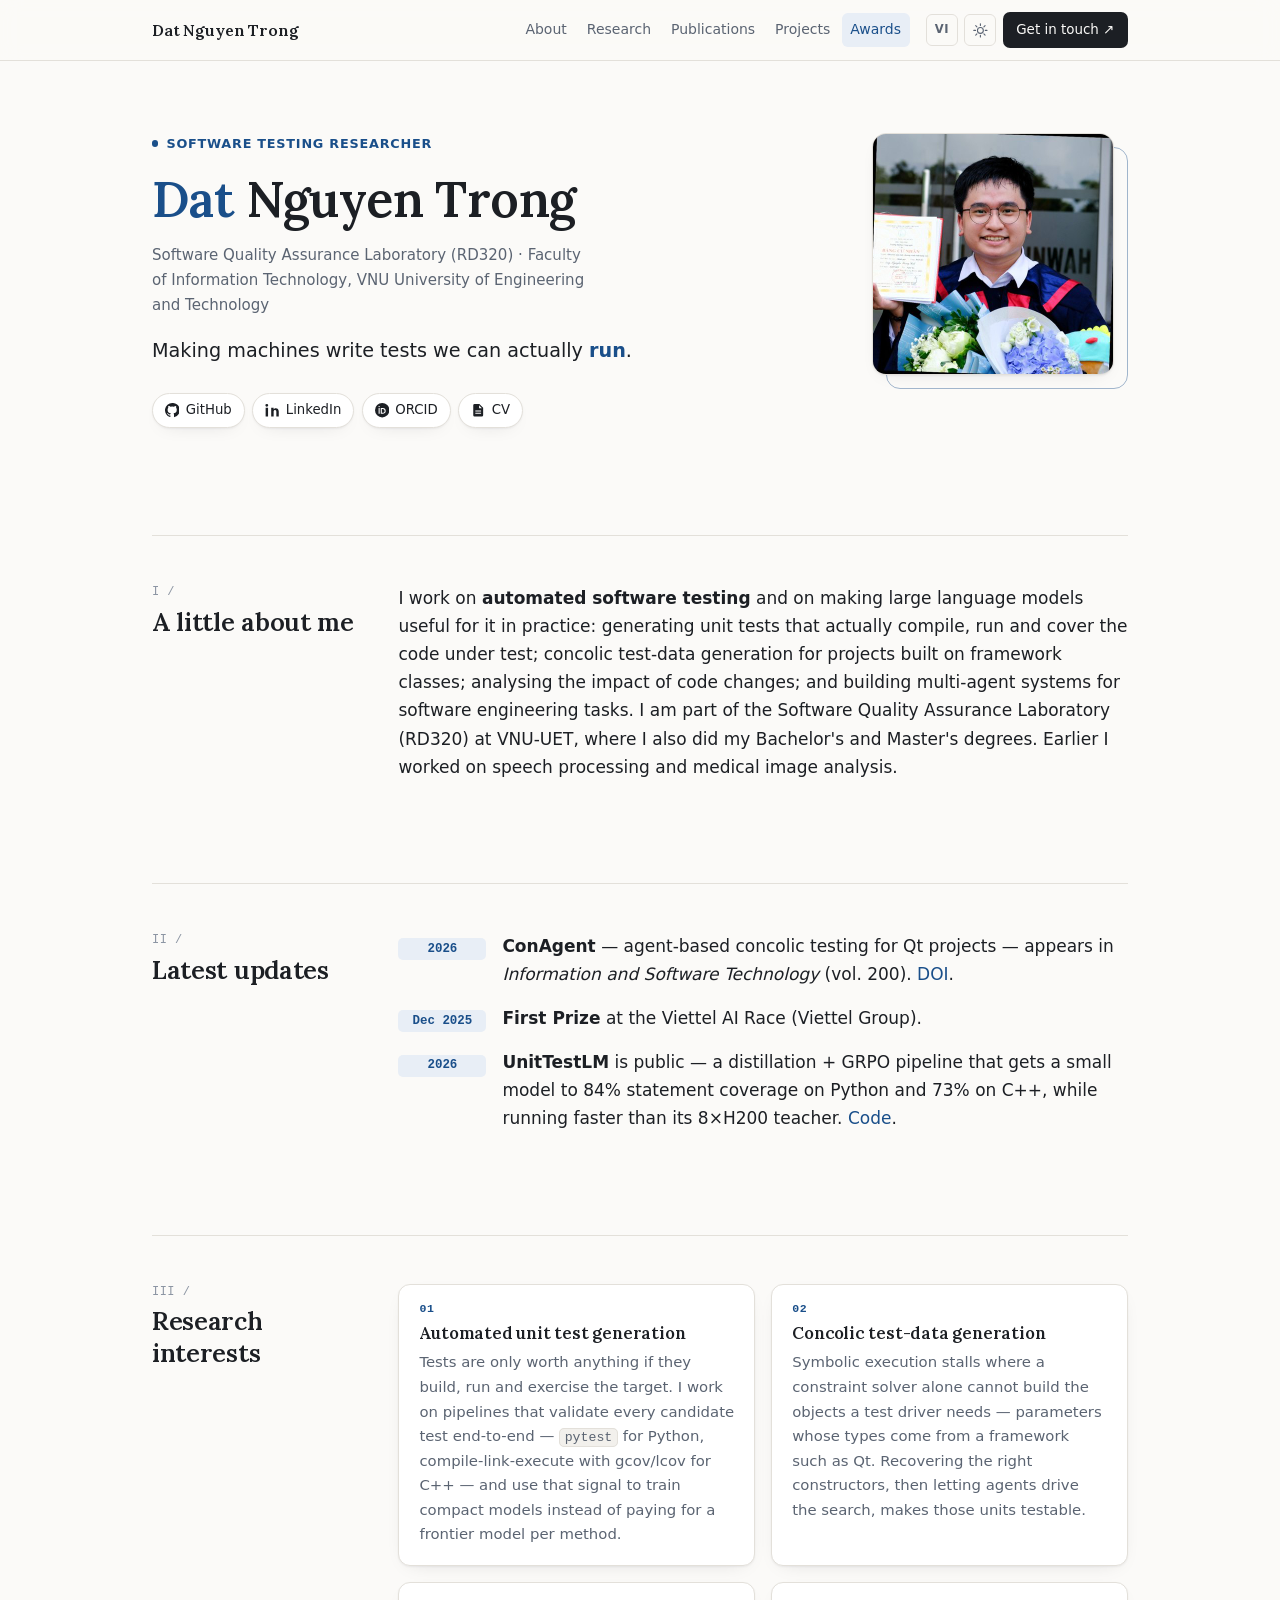
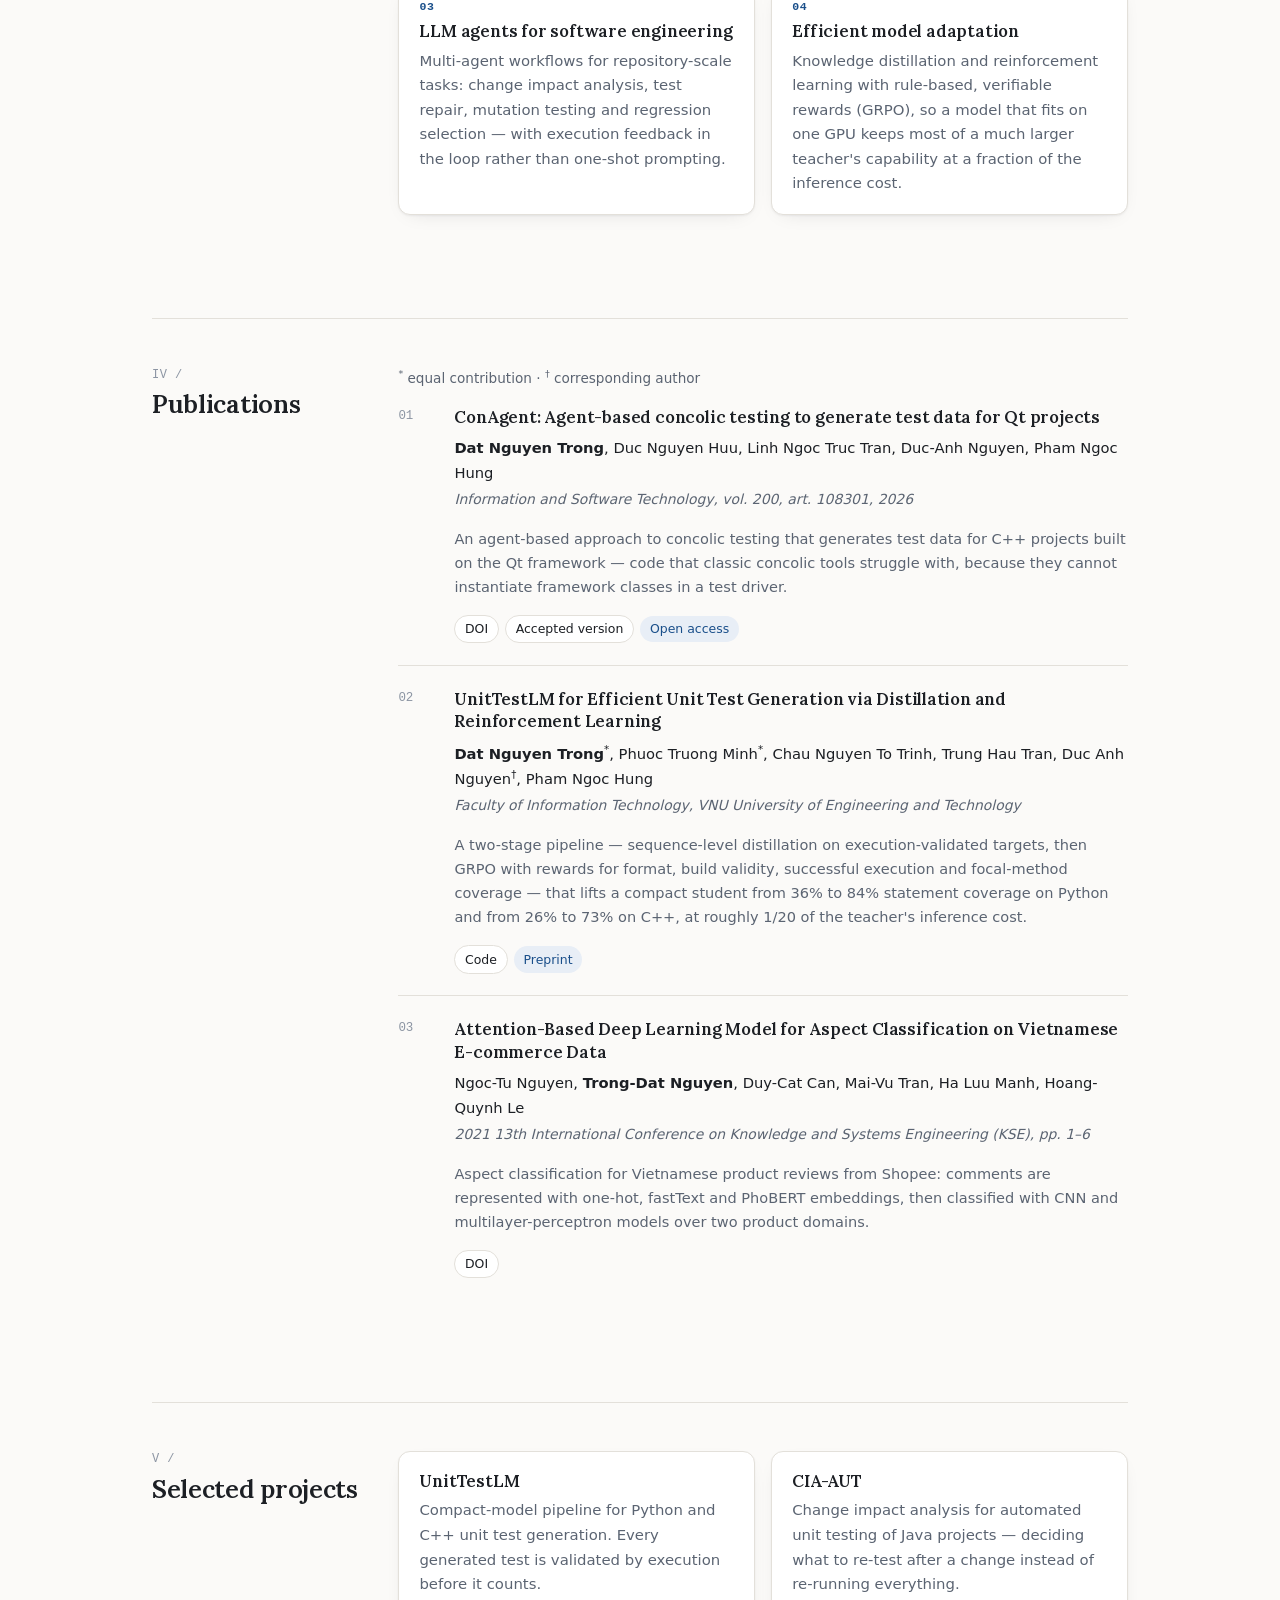
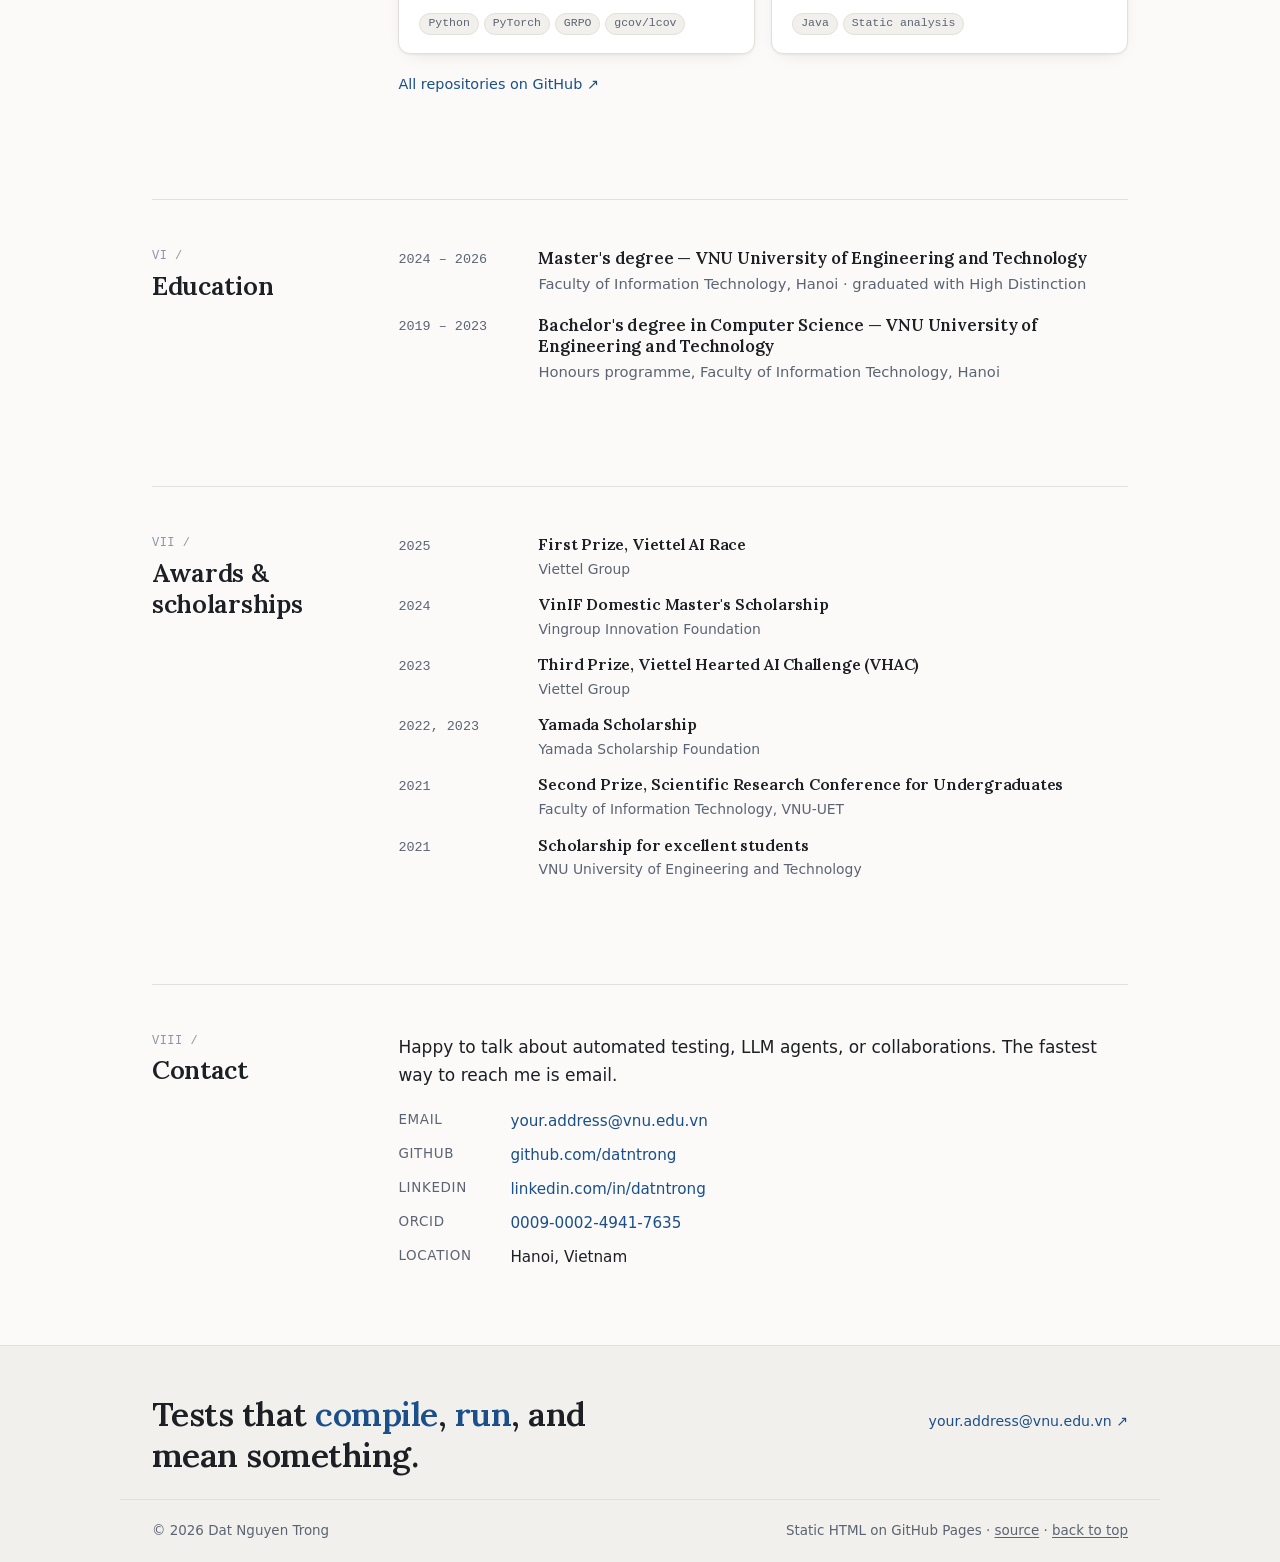
==== commit 71c3e0e6: "Fix broken Vietnamese headings, restyle the photo frame Vietnamese headings were rendering misspelle" ====
--- a/index.html
+++ b/index.html
@@ -18,6 +18,7 @@
 
 <link rel="icon" href="assets/img/favicon.svg" type="image/svg+xml">
 <link rel="apple-touch-icon" href="assets/img/avatar.jpg">
+<link rel="preload" href="assets/fonts/lora-latin.woff2" as="font" type="font/woff2" crossorigin>
 <link rel="stylesheet" href="assets/css/style.css">
 
 <script>
@@ -145,13 +146,9 @@
       </p>
     </div>
 
-    <figure class="photo-card">
+    <div class="photo">
       <img src="assets/img/avatar.jpg" width="480" height="480" alt="Dat Nguyen Trong" fetchpriority="high">
-      <figcaption>
-        <span data-l="en">Based in Hanoi, Vietnam</span>
-        <span data-l="vi">Sống và làm việc tại Hà Nội</span>
-      </figcaption>
-    </figure>
+    </div>
   </section>
 
   <!-- ─── I / About ────────────────────────────────────────────────── -->
--- a/assets/css/style.css
+++ b/assets/css/style.css
@@ -1,3 +1,34 @@
+/* ── Lora, self-hosted (SIL Open Font License 1.1) ─────────────────────
+   Headings used to fall back mid-word in Vietnamese: the old stack reached
+   "Iowan Old Style", whose cmap has no ơ ư ớ ờ ở ỡ ợ ứ ừ ử ữ ự, so Chrome
+   swapped fonts for exactly those glyphs. Lora's vietnamese subset covers
+   U+01A0-01B0 and U+1EA0-1EF9, which is the gap.
+   ------------------------------------------------------------------------ */
+@font-face {
+  font-family: Lora;
+  font-style: normal;
+  font-weight: 400 600;
+  font-display: swap;
+  src: url("../fonts/lora-latin.woff2") format("woff2");
+  unicode-range: U+0000-00FF, U+0131, U+0152-0153, U+02BB-02BC, U+02C6, U+02DA, U+02DC, U+0304, U+0308, U+0329, U+2000-206F, U+20AC, U+2122, U+2191, U+2193, U+2212, U+2215, U+FEFF, U+FFFD;
+}
+@font-face {
+  font-family: Lora;
+  font-style: normal;
+  font-weight: 400 600;
+  font-display: swap;
+  src: url("../fonts/lora-latin-ext.woff2") format("woff2");
+  unicode-range: U+0100-02BA, U+02BD-02C5, U+02C7-02CC, U+02CE-02D7, U+02DD-02FF, U+0304, U+0308, U+0329, U+1D00-1DBF, U+1E00-1E9F, U+1EF2-1EFF, U+2020, U+20A0-20AB, U+20AD-20C0, U+2113, U+2C60-2C7F, U+A720-A7FF;
+}
+@font-face {
+  font-family: Lora;
+  font-style: normal;
+  font-weight: 400 600;
+  font-display: swap;
+  src: url("../fonts/lora-vietnamese.woff2") format("woff2");
+  unicode-range: U+0102-0103, U+0110-0111, U+0128-0129, U+0168-0169, U+01A0-01A1, U+01AF-01B0, U+0300-0301, U+0303-0304, U+0308-0309, U+0323, U+0329, U+1EA0-1EF9, U+20AB;
+}
+
 /* ── Tokens ─────────────────────────────────────────────────────────── */
 :root {
   --bg:        #fbfaf8;
@@ -13,7 +44,7 @@
   --radius:    12px;
   --wrap:      1040px;
   --gutter:    13rem;
-  --serif:     ui-serif, "Iowan Old Style", Georgia, "Times New Roman", serif;
+  --serif:     Lora, "New York", Georgia, "Times New Roman", serif;
   --sans:      system-ui, -apple-system, "Segoe UI", Roboto, "Helvetica Neue", Arial, sans-serif;
   --mono:      ui-monospace, SFMono-Regular, "SF Mono", Menlo, Consolas, monospace;
 }
@@ -162,15 +193,16 @@
 .pill:hover { text-decoration: none; border-color: var(--accent); color: var(--accent); }
 .pill svg { width: .9rem; height: .9rem; fill: currentColor; flex: 0 0 auto; }
 
-.photo-card {
-  margin: 0; background: var(--bg-soft);
-  border: 1px solid var(--line); border-radius: var(--radius);
-  overflow: hidden; box-shadow: var(--shadow);
-}
-.photo-card img { display: block; width: 100%; height: auto; aspect-ratio: 1; object-fit: cover; }
-.photo-card figcaption {
-  padding: .5rem .7rem; border-top: 1px solid var(--line);
-  font-size: .76rem; color: var(--text-faint); background: var(--bg-sunken);
+.photo { position: relative; margin: 0 .85rem .85rem 0; }
+.photo::before {
+  content: ""; position: absolute; inset: .85rem -.85rem -.85rem .85rem;
+  border: 1px solid var(--accent); border-radius: 14px; opacity: .4;
+}
+.photo img {
+  position: relative; display: block; width: 100%; height: auto;
+  aspect-ratio: 1; object-fit: cover; object-position: 50% 35%;
+  border-radius: 14px; border: 1px solid var(--line);
+  background: var(--bg-sunken); box-shadow: var(--shadow);
 }
 
 /* ── Sections ───────────────────────────────────────────────────────── */
@@ -281,7 +313,7 @@
 }
 @media (max-width: 720px) {
   .hero { grid-template-columns: minmax(0, 1fr); }
-  .photo-card { max-width: 13rem; }
+  .photo { max-width: 13rem; }
   .site-nav { display: none; }
   .controls { margin-left: auto; }
   .pub, .timeline li, .news li, .contact li { grid-template-columns: minmax(0, 1fr); gap: .5rem; }
@@ -295,6 +327,7 @@
 @media print {
   .site-header, .footer-cta, .pills, .skip-link { display: none; }
   body { background: #fff; color: #000; font-size: 11pt; }
-  .card, .photo-card { box-shadow: none; break-inside: avoid; }
+  .card, .photo img { box-shadow: none; break-inside: avoid; }
+  .photo::before { display: none; }
   .section { grid-template-columns: 10rem 1fr; }
 }
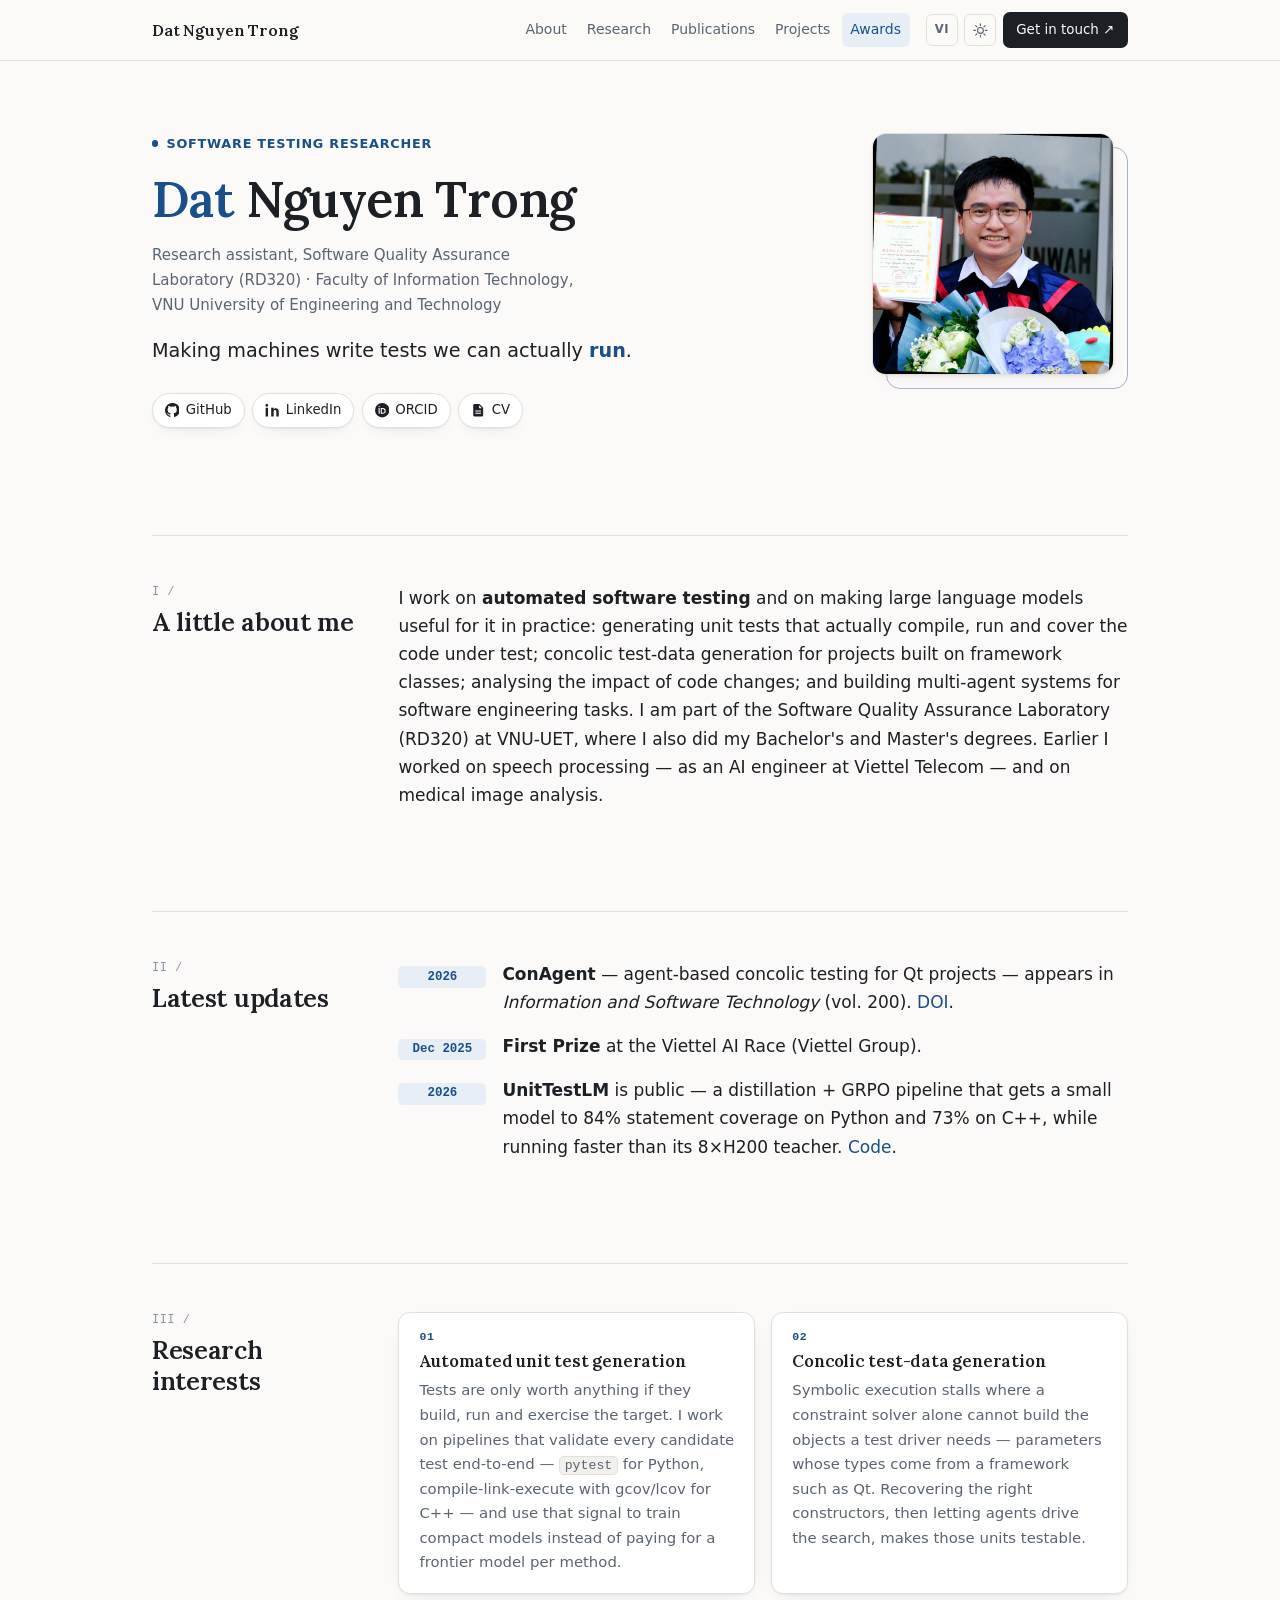
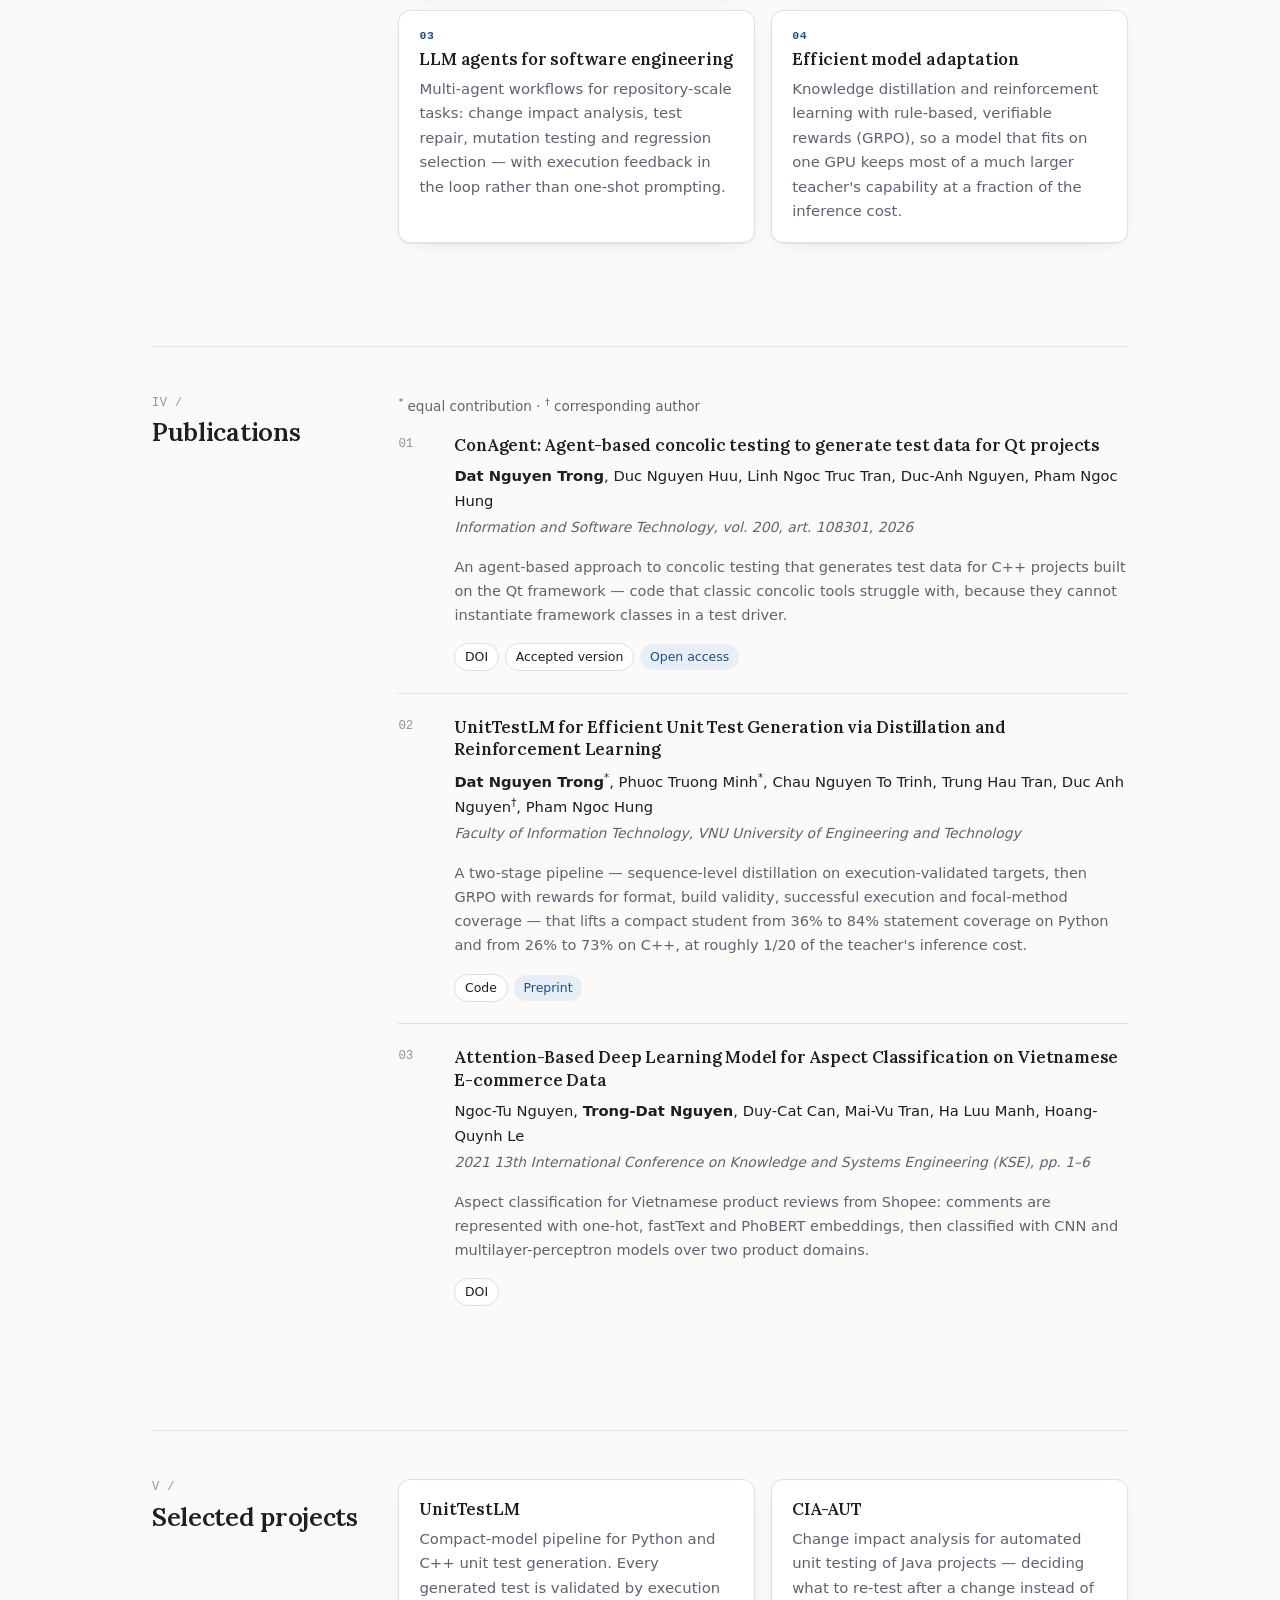
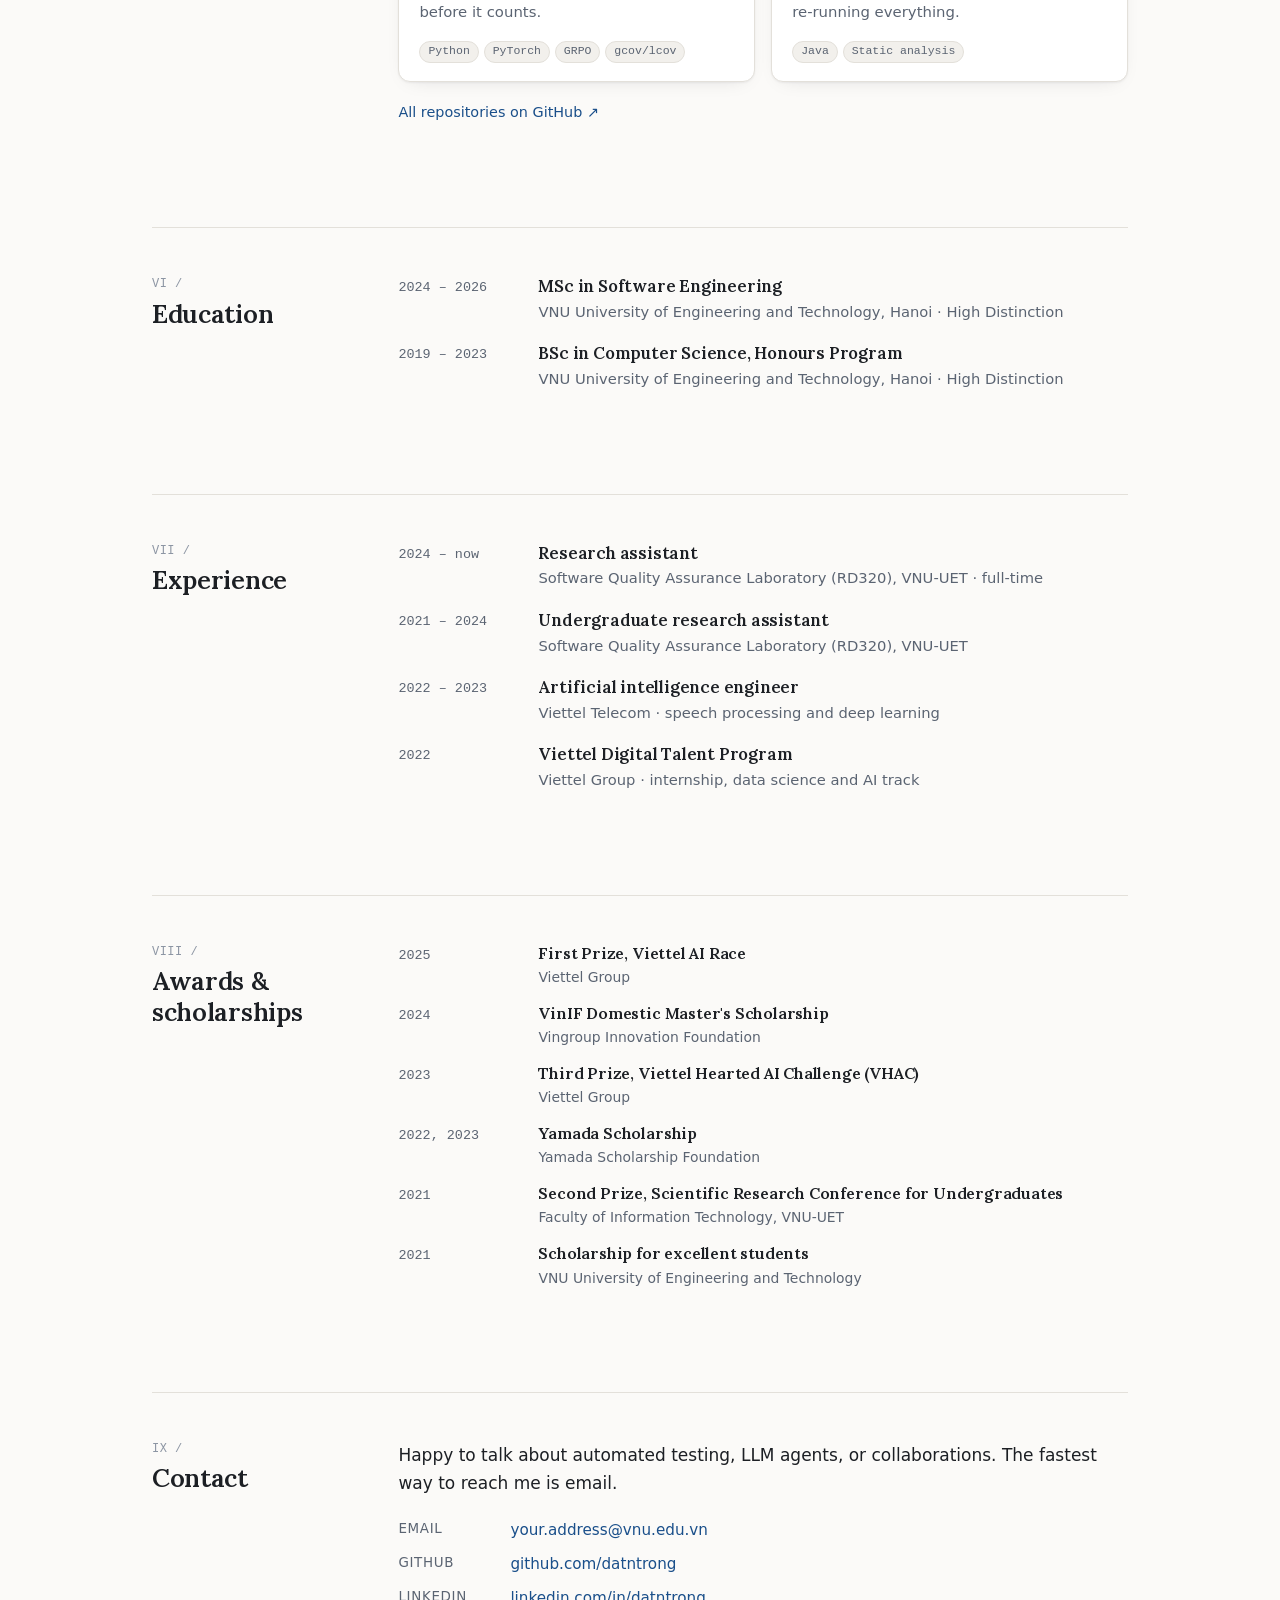
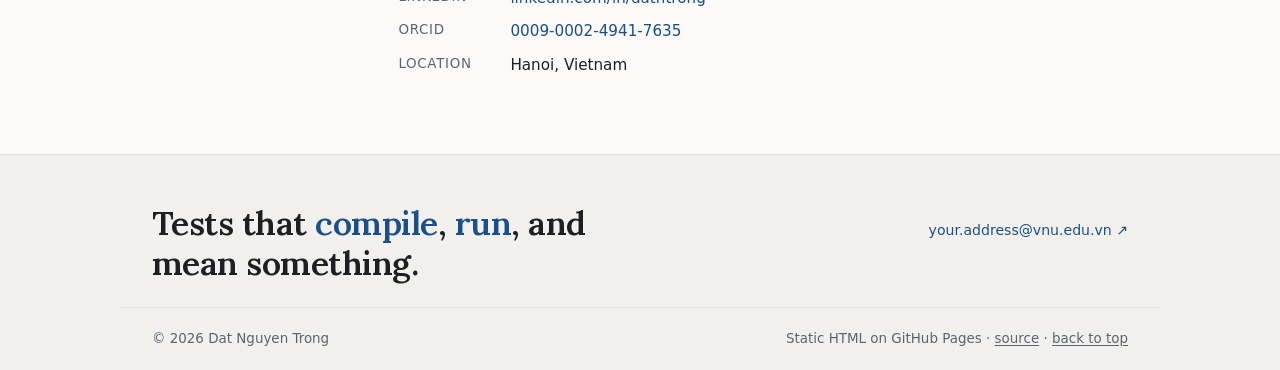
==== commit 9ca1c154: "Fill in title, degrees and experience from LinkedIn Read the profile signed in, which unmasks what t" ====
--- a/index.html
+++ b/index.html
@@ -16,8 +16,9 @@
 <meta property="og:image" content="https://datntrong.github.io/assets/img/avatar.jpg">
 <meta name="twitter:card" content="summary">
 
-<link rel="icon" href="assets/img/favicon.svg" type="image/svg+xml">
-<link rel="apple-touch-icon" href="assets/img/avatar.jpg">
+<link rel="icon" href="assets/img/datntrong.svg" type="image/svg+xml">
+<link rel="icon" href="assets/img/datntrong-32.png" sizes="32x32" type="image/png">
+<link rel="apple-touch-icon" href="assets/img/datntrong-180.png">
 <link rel="preload" href="assets/fonts/lora-latin.woff2" as="font" type="font/woff2" crossorigin>
 <link rel="stylesheet" href="assets/css/style.css">
 
@@ -45,10 +46,15 @@
   "alternateName": "Nguyễn Trọng Đạt",
   "url": "https://datntrong.github.io/",
   "image": "https://datntrong.github.io/assets/img/avatar.jpg",
+  "jobTitle": "Research assistant",
   "affiliation": {
     "@type": "CollegeOrUniversity",
     "name": "VNU University of Engineering and Technology",
     "address": "Hanoi, Vietnam"
+  },
+  "alumniOf": {
+    "@type": "CollegeOrUniversity",
+    "name": "VNU University of Engineering and Technology"
   },
   "memberOf": {
     "@type": "ResearchOrganization",
@@ -112,10 +118,9 @@
         <span data-l="en"><span class="fn">Dat</span> Nguyen Trong</span>
         <span data-l="vi"><span class="fn">Nguyễn</span> Trọng Đạt</span>
       </h1>
-      <!-- TODO (optional): add your exact title before the lab name, e.g. "MSc student," / "Research assistant,". -->
       <p class="role">
-        <span data-l="en">Software Quality Assurance Laboratory (RD320) · Faculty of Information Technology, VNU University of Engineering and Technology</span>
-        <span data-l="vi">Phòng thí nghiệm Đảm bảo chất lượng phần mềm (RD320) · Khoa Công nghệ Thông tin, Trường Đại học Công nghệ, ĐHQG Hà Nội</span>
+        <span data-l="en">Research assistant, Software Quality Assurance Laboratory (RD320) · Faculty of Information Technology, VNU University of Engineering and Technology</span>
+        <span data-l="vi">Trợ lý nghiên cứu, Phòng thí nghiệm Đảm bảo chất lượng phần mềm (RD320) · Khoa Công nghệ Thông tin, Trường Đại học Công nghệ, ĐHQG Hà Nội</span>
       </p>
       <p class="tagline">
         <span data-l="en">Making machines write tests we can actually <em>run</em>.</span>
@@ -159,8 +164,8 @@
     </div>
     <div class="section-body">
       <p class="lede">
-        <span data-l="en">I work on <strong>automated software testing</strong> and on making large language models useful for it in practice: generating unit tests that actually compile, run and cover the code under test; concolic test-data generation for projects built on framework classes; analysing the impact of code changes; and building multi-agent systems for software engineering tasks. I am part of the Software Quality Assurance Laboratory (RD320) at VNU-UET, where I also did my Bachelor's and Master's degrees. Earlier I worked on speech processing and medical image analysis.</span>
-        <span data-l="vi">Tôi nghiên cứu về <strong>kiểm thử phần mềm tự động</strong> và cách dùng các mô hình ngôn ngữ lớn cho việc đó một cách thực dụng: sinh unit test biên dịch được, chạy được và phủ được mã nguồn; sinh dữ liệu kiểm thử bằng concolic testing cho các dự án dùng lớp của framework; phân tích ảnh hưởng của thay đổi mã; và xây dựng hệ đa tác tử cho các bài toán công nghệ phần mềm. Tôi làm việc tại Phòng thí nghiệm Đảm bảo chất lượng phần mềm (RD320), Trường Đại học Công nghệ — cũng là nơi tôi học cử nhân và thạc sĩ. Trước đó tôi làm về xử lý tiếng nói và phân tích ảnh y tế.</span>
+        <span data-l="en">I work on <strong>automated software testing</strong> and on making large language models useful for it in practice: generating unit tests that actually compile, run and cover the code under test; concolic test-data generation for projects built on framework classes; analysing the impact of code changes; and building multi-agent systems for software engineering tasks. I am part of the Software Quality Assurance Laboratory (RD320) at VNU-UET, where I also did my Bachelor's and Master's degrees. Earlier I worked on speech processing — as an AI engineer at Viettel Telecom — and on medical image analysis.</span>
+        <span data-l="vi">Tôi nghiên cứu về <strong>kiểm thử phần mềm tự động</strong> và cách dùng các mô hình ngôn ngữ lớn cho việc đó một cách thực dụng: sinh unit test biên dịch được, chạy được và phủ được mã nguồn; sinh dữ liệu kiểm thử bằng concolic testing cho các dự án dùng lớp của framework; phân tích ảnh hưởng của thay đổi mã; và xây dựng hệ đa tác tử cho các bài toán công nghệ phần mềm. Tôi làm việc tại Phòng thí nghiệm Đảm bảo chất lượng phần mềm (RD320), Trường Đại học Công nghệ — cũng là nơi tôi học cử nhân và thạc sĩ. Trước đó tôi làm về xử lý tiếng nói — với vai trò AI engineer tại Viettel Telecom — và phân tích ảnh y tế.</span>
       </p>
     </div>
   </section>
@@ -353,18 +358,17 @@
       <h2><span data-l="en">Education</span><span data-l="vi">Học vấn</span></h2>
     </div>
     <div class="section-body">
-      <!-- TODO: LinkedIn hid the Master's programme name — fill it in if you want it shown. -->
       <ul class="timeline">
         <li>
           <div class="when">2024 – 2026</div>
           <div class="what">
             <h3>
-              <span data-l="en">Master's degree — VNU University of Engineering and Technology</span>
-              <span data-l="vi">Thạc sĩ — Trường Đại học Công nghệ, ĐHQG Hà Nội</span>
+              <span data-l="en">MSc in Software Engineering</span>
+              <span data-l="vi">Thạc sĩ Công nghệ phần mềm</span>
             </h3>
             <p>
-              <span data-l="en">Faculty of Information Technology, Hanoi · graduated with High Distinction</span>
-              <span data-l="vi">Khoa Công nghệ Thông tin, Hà Nội · tốt nghiệp loại Xuất sắc (High Distinction)</span>
+              <span data-l="en">VNU University of Engineering and Technology, Hanoi · High Distinction</span>
+              <span data-l="vi">Trường Đại học Công nghệ, ĐHQG Hà Nội · loại Xuất sắc</span>
             </p>
           </div>
         </li>
@@ -372,12 +376,12 @@
           <div class="when">2019 – 2023</div>
           <div class="what">
             <h3>
-              <span data-l="en">Bachelor's degree in Computer Science — VNU University of Engineering and Technology</span>
-              <span data-l="vi">Cử nhân Khoa học máy tính — Trường Đại học Công nghệ, ĐHQG Hà Nội</span>
+              <span data-l="en">BSc in Computer Science, Honours Program</span>
+              <span data-l="vi">Cử nhân Khoa học máy tính, chương trình chất lượng cao</span>
             </h3>
             <p>
-              <span data-l="en">Honours programme, Faculty of Information Technology, Hanoi</span>
-              <span data-l="vi">Chương trình chất lượng cao, Khoa Công nghệ Thông tin, Hà Nội</span>
+              <span data-l="en">VNU University of Engineering and Technology, Hanoi · High Distinction</span>
+              <span data-l="vi">Trường Đại học Công nghệ, ĐHQG Hà Nội · loại Xuất sắc</span>
             </p>
           </div>
         </li>
@@ -385,10 +389,62 @@
     </div>
   </section>
 
-  <!-- ─── VII / Awards ────────────────────────────────────────────── -->
+  <!-- ─── VII / Experience ────────────────────────────────────────── -->
+  <section id="experience" class="wrap section">
+    <div class="section-head">
+      <span class="numeral">VII /</span>
+      <h2><span data-l="en">Experience</span><span data-l="vi">Kinh nghiệm</span></h2>
+    </div>
+    <div class="section-body">
+      <ul class="timeline">
+        <li>
+          <div class="when"><span data-l="en">2024 – now</span><span data-l="vi">2024 – nay</span></div>
+          <div class="what">
+            <h3><span data-l="en">Research assistant</span><span data-l="vi">Trợ lý nghiên cứu</span></h3>
+            <p>
+              <span data-l="en">Software Quality Assurance Laboratory (RD320), VNU-UET · full-time</span>
+              <span data-l="vi">Phòng thí nghiệm Đảm bảo chất lượng phần mềm (RD320), Trường ĐH Công nghệ · toàn thời gian</span>
+            </p>
+          </div>
+        </li>
+        <li>
+          <div class="when">2021 – 2024</div>
+          <div class="what">
+            <h3><span data-l="en">Undergraduate research assistant</span><span data-l="vi">Trợ lý nghiên cứu (bậc đại học)</span></h3>
+            <p>
+              <span data-l="en">Software Quality Assurance Laboratory (RD320), VNU-UET</span>
+              <span data-l="vi">Phòng thí nghiệm Đảm bảo chất lượng phần mềm (RD320), Trường ĐH Công nghệ</span>
+            </p>
+          </div>
+        </li>
+        <li>
+          <div class="when">2022 – 2023</div>
+          <div class="what">
+            <h3><span data-l="en">Artificial intelligence engineer</span><span data-l="vi">Kỹ sư trí tuệ nhân tạo</span></h3>
+            <p>
+              <span data-l="en">Viettel Telecom · speech processing and deep learning</span>
+              <span data-l="vi">Viettel Telecom · xử lý tiếng nói và học sâu</span>
+            </p>
+          </div>
+        </li>
+        <li>
+          <div class="when">2022</div>
+          <div class="what">
+            <h3>Viettel Digital Talent Program</h3>
+            <p>
+              <span data-l="en">Viettel Group · internship, data science and AI track</span>
+              <span data-l="vi">Tập đoàn Viettel · thực tập, hướng khoa học dữ liệu và AI</span>
+            </p>
+          </div>
+        </li>
+      </ul>
+    </div>
+  </section>
+
+  <!-- ─── VIII / Awards ───────────────────────────────────────────── -->
   <section id="awards" class="wrap section">
     <div class="section-head">
-      <span class="numeral">VII /</span>
+      <span class="numeral">VIII /</span>
       <h2><span data-l="en">Awards &amp; scholarships</span><span data-l="vi">Giải thưởng &amp; học bổng</span></h2>
     </div>
     <div class="section-body">
@@ -442,10 +498,10 @@
     </div>
   </section>
 
-  <!-- ─── VIII / Contact ──────────────────────────────────────────── -->
+  <!-- ─── IX / Contact ────────────────────────────────────────────── -->
   <section id="contact" class="wrap section">
     <div class="section-head">
-      <span class="numeral">VIII /</span>
+      <span class="numeral">IX /</span>
       <h2><span data-l="en">Contact</span><span data-l="vi">Liên hệ</span></h2>
     </div>
     <div class="section-body">
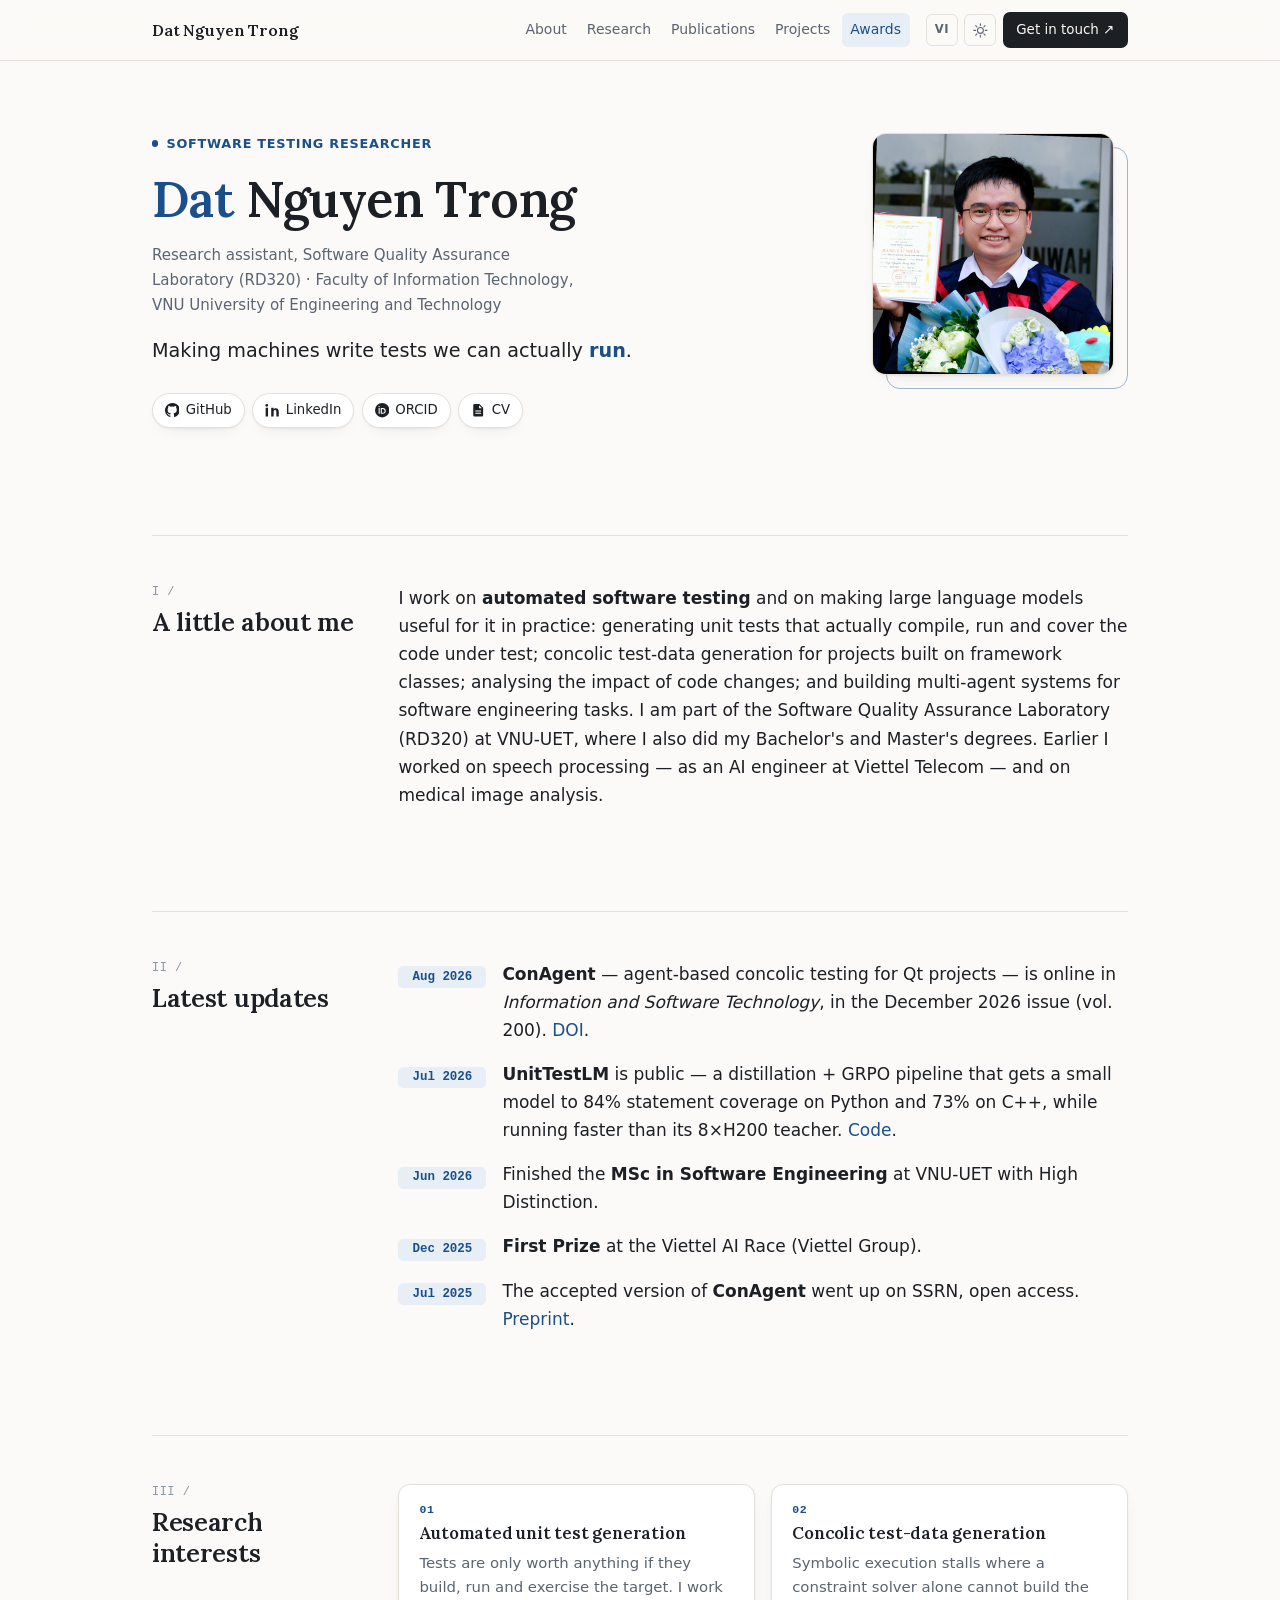
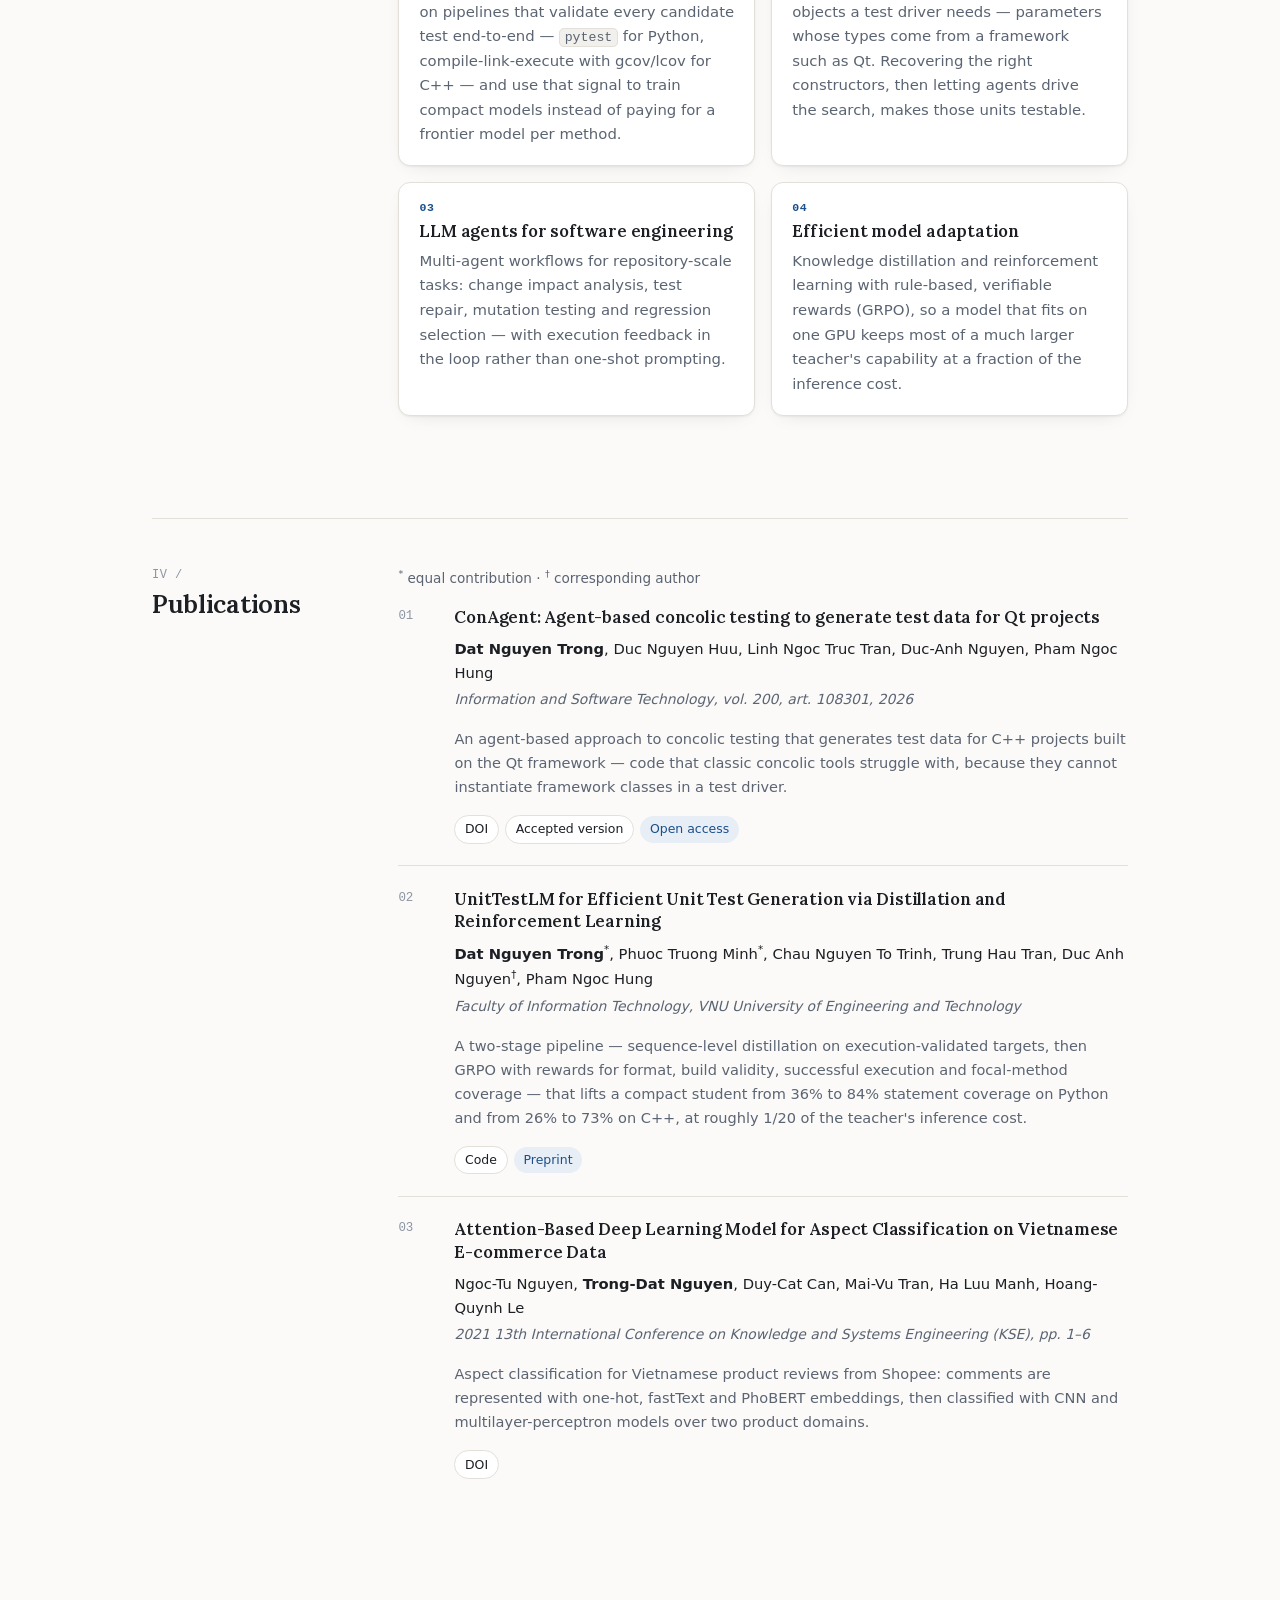
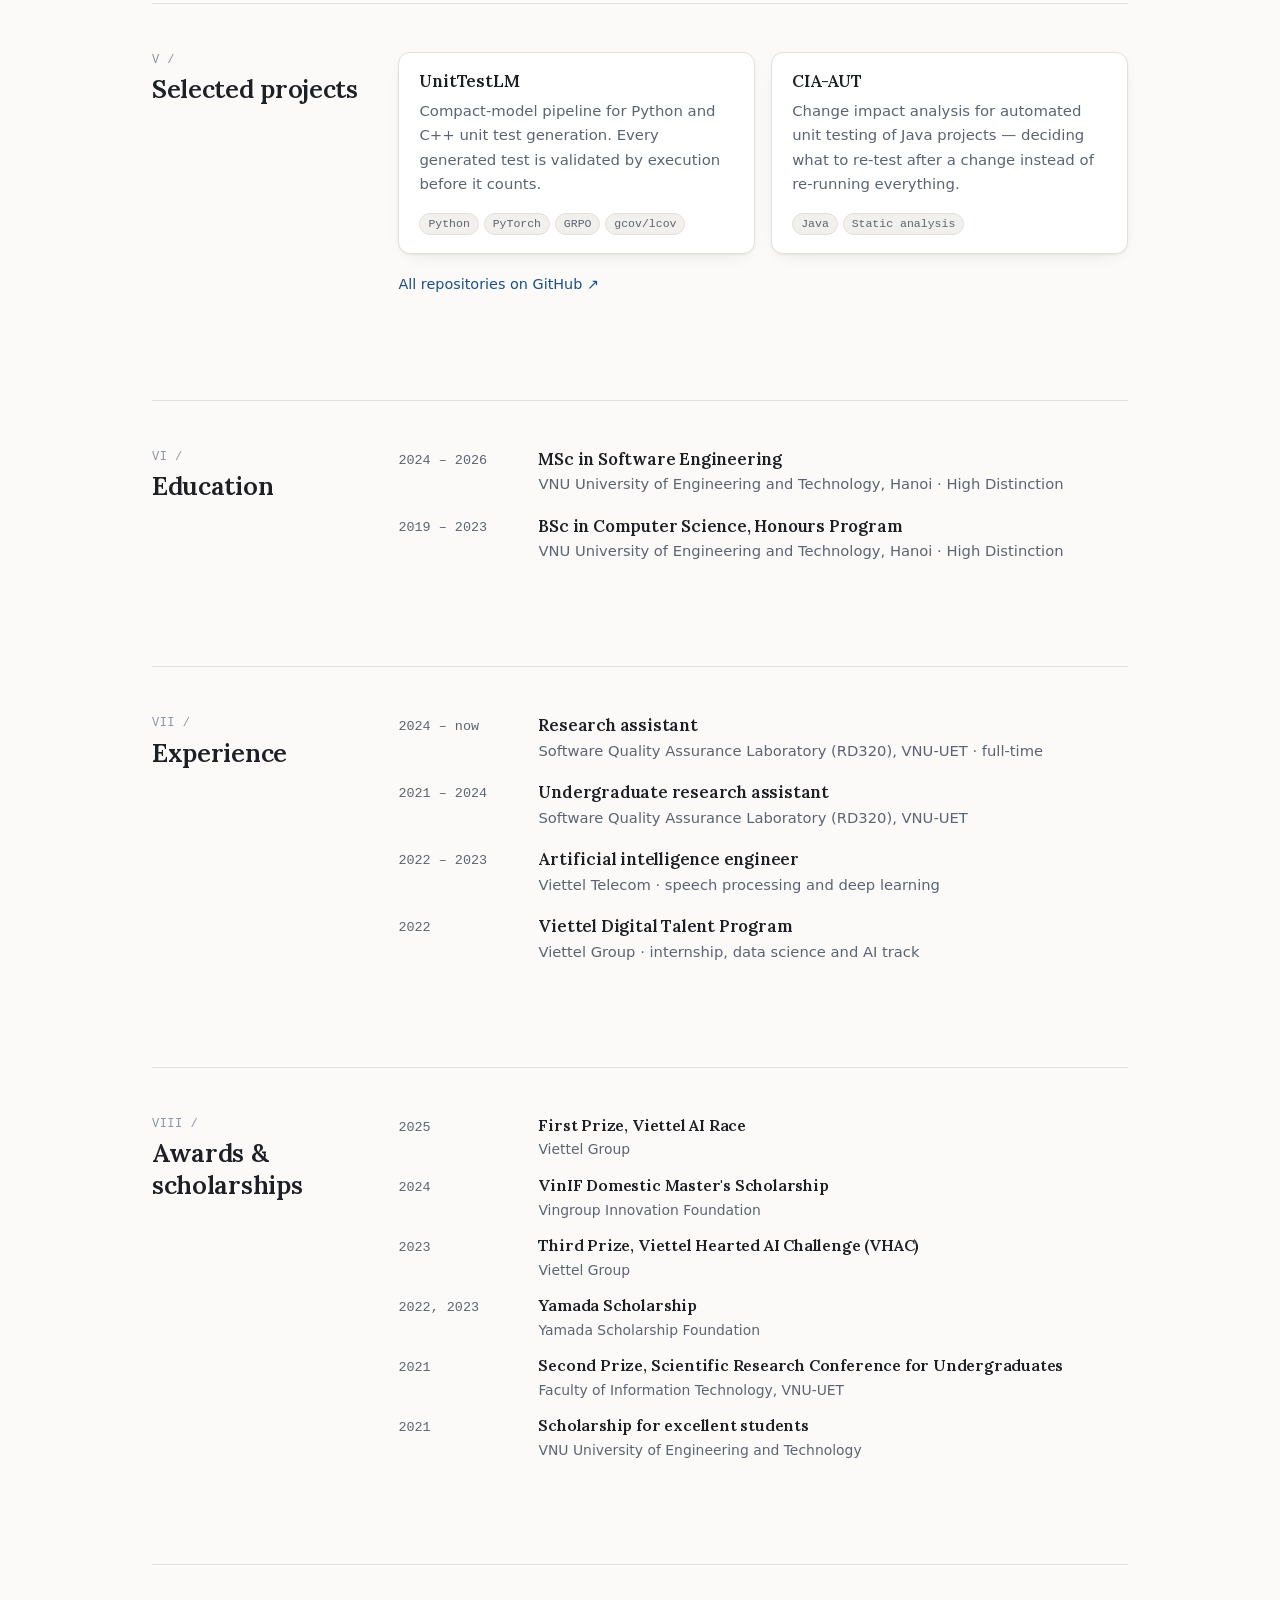
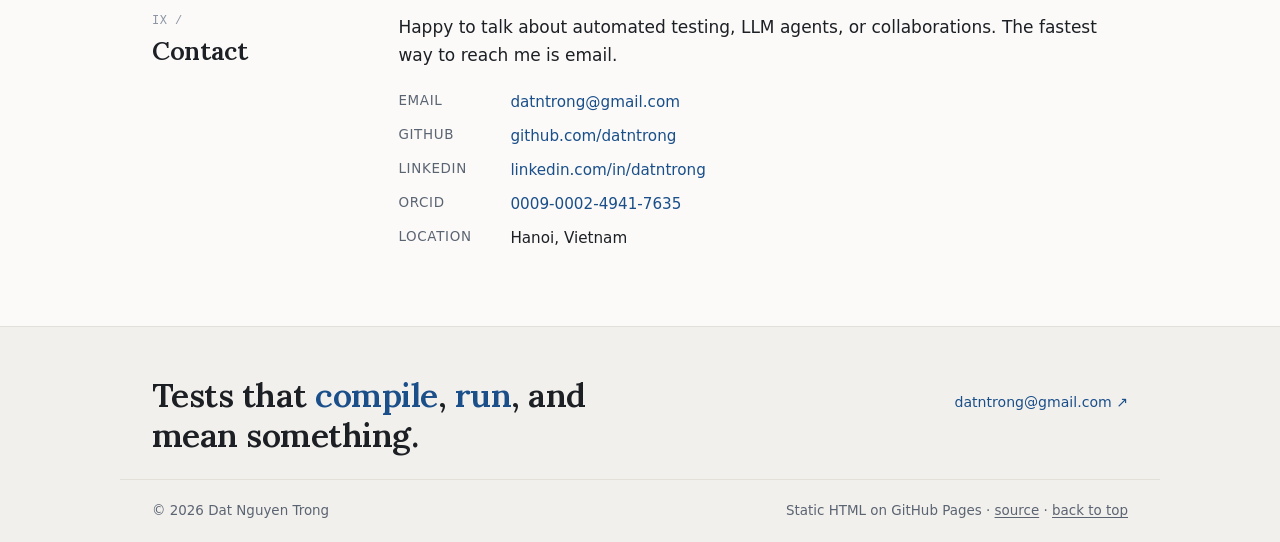
==== commit 09f9b9ea: "Publish the real email, order Latest updates by date Email: datntrong@gmail.com replaces the placeho" ====
--- a/index.html
+++ b/index.html
@@ -97,8 +97,7 @@
         <svg class="i-sun" viewBox="0 0 24 24" aria-hidden="true"><circle cx="12" cy="12" r="4.2"/><g stroke-linecap="round"><path d="M12 2.6v2.4M12 19v2.4M2.6 12h2.4M19 12h2.4M5.3 5.3l1.7 1.7M17 17l1.7 1.7M18.7 5.3L17 7M7 17l-1.7 1.7"/></g></svg>
         <svg class="i-moon" viewBox="0 0 24 24" aria-hidden="true"><path d="M20 14.5A8.5 8.5 0 1 1 9.5 4a7 7 0 0 0 10.5 10.5z"/></svg>
       </button>
-      <!-- TODO: replace with the address you actually want published (3 places on this page). -->
-      <a class="cta" href="mailto:your.address@vnu.edu.vn">
+      <a class="cta" href="mailto:datntrong@gmail.com">
         <span data-l="en">Get in touch</span><span data-l="vi">Liên hệ</span> <span aria-hidden="true">↗</span>
       </a>
     </div>
@@ -171,7 +170,6 @@
   </section>
 
   <!-- ─── II / Latest updates ──────────────────────────────────────── -->
-  <!-- TODO: replace the bare "2026" labels with real dates (e.g. "Jul 2026") as things happen. -->
   <section id="news" class="wrap section">
     <div class="section-head">
       <span class="numeral">II /</span>
@@ -180,9 +178,19 @@
     <div class="section-body">
       <ul class="news">
         <li>
-          <time>2026</time>
-          <span data-l="en"><strong>ConAgent</strong> — agent-based concolic testing for Qt projects — appears in <em>Information and Software Technology</em> (vol. 200). <a href="https://doi.org/10.1016/j.infsof.2026.108301" rel="noopener">DOI</a>.</span>
-          <span data-l="vi"><strong>ConAgent</strong> — concolic testing dựa trên tác tử cho các dự án Qt — được công bố trên <em>Information and Software Technology</em> (tập 200). <a href="https://doi.org/10.1016/j.infsof.2026.108301" rel="noopener">DOI</a>.</span>
+          <time><span data-l="en">Aug 2026</span><span data-l="vi">8/2026</span></time>
+          <span data-l="en"><strong>ConAgent</strong> — agent-based concolic testing for Qt projects — is online in <em>Information and Software Technology</em>, in the December 2026 issue (vol. 200). <a href="https://doi.org/10.1016/j.infsof.2026.108301" rel="noopener">DOI</a>.</span>
+          <span data-l="vi"><strong>ConAgent</strong> — concolic testing dựa trên tác tử cho các dự án Qt — đã lên <em>Information and Software Technology</em>, thuộc số tháng 12/2026 (tập 200). <a href="https://doi.org/10.1016/j.infsof.2026.108301" rel="noopener">DOI</a>.</span>
+        </li>
+        <li>
+          <time><span data-l="en">Jul 2026</span><span data-l="vi">7/2026</span></time>
+          <span data-l="en"><strong>UnitTestLM</strong> is public — a distillation + GRPO pipeline that gets a small model to 84% statement coverage on Python and 73% on C++, while running faster than its 8×H200 teacher. <a href="https://github.com/datntrong/UnitTestLM" rel="noopener">Code</a>.</span>
+          <span data-l="vi"><strong>UnitTestLM</strong> đã công khai — pipeline distillation + GRPO giúp một mô hình nhỏ đạt 84% statement coverage với Python và 73% với C++, mà vẫn chạy nhanh hơn mô hình teacher 8×H200. <a href="https://github.com/datntrong/UnitTestLM" rel="noopener">Mã nguồn</a>.</span>
+        </li>
+        <li>
+          <time><span data-l="en">Jun 2026</span><span data-l="vi">6/2026</span></time>
+          <span data-l="en">Finished the <strong>MSc in Software Engineering</strong> at VNU-UET with High Distinction.</span>
+          <span data-l="vi">Hoàn thành <strong>Thạc sĩ Công nghệ phần mềm</strong> tại Trường ĐH Công nghệ, loại Xuất sắc.</span>
         </li>
         <li>
           <time><span data-l="en">Dec 2025</span><span data-l="vi">12/2025</span></time>
@@ -190,9 +198,9 @@
           <span data-l="vi">Đạt <strong>Giải Nhất</strong> cuộc thi Viettel AI Race (Tập đoàn Viettel).</span>
         </li>
         <li>
-          <time>2026</time>
-          <span data-l="en"><strong>UnitTestLM</strong> is public — a distillation + GRPO pipeline that gets a small model to 84% statement coverage on Python and 73% on C++, while running faster than its 8×H200 teacher. <a href="https://github.com/datntrong/UnitTestLM" rel="noopener">Code</a>.</span>
-          <span data-l="vi"><strong>UnitTestLM</strong> đã công khai — pipeline distillation + GRPO giúp một mô hình nhỏ đạt 84% statement coverage với Python và 73% với C++, mà vẫn chạy nhanh hơn mô hình teacher 8×H200. <a href="https://github.com/datntrong/UnitTestLM" rel="noopener">Mã nguồn</a>.</span>
+          <time><span data-l="en">Jul 2025</span><span data-l="vi">7/2025</span></time>
+          <span data-l="en">The accepted version of <strong>ConAgent</strong> went up on SSRN, open access. <a href="https://doi.org/10.2139/ssrn.5369273" rel="noopener">Preprint</a>.</span>
+          <span data-l="vi">Bản chấp nhận của <strong>ConAgent</strong> được đăng trên SSRN, truy cập mở. <a href="https://doi.org/10.2139/ssrn.5369273" rel="noopener">Bản thảo</a>.</span>
         </li>
       </ul>
     </div>
@@ -510,7 +518,7 @@
         <span data-l="vi">Rất vui được trao đổi về kiểm thử tự động, tác tử LLM hoặc các cơ hội hợp tác. Cách nhanh nhất là gửi email.</span>
       </p>
       <ul class="contact">
-        <li><span class="k">Email</span><span class="v"><a href="mailto:your.address@vnu.edu.vn">your.address@vnu.edu.vn</a></span></li>
+        <li><span class="k">Email</span><span class="v"><a href="mailto:datntrong@gmail.com">datntrong@gmail.com</a></span></li>
         <li><span class="k">GitHub</span><span class="v"><a href="https://github.com/datntrong" rel="me noopener">github.com/datntrong</a></span></li>
         <li><span class="k">LinkedIn</span><span class="v"><a href="https://www.linkedin.com/in/datntrong/" rel="me noopener">linkedin.com/in/datntrong</a></span></li>
         <li><span class="k">ORCID</span><span class="v"><a href="https://orcid.org/0009-0002-4941-7635" rel="me noopener">0009-0002-4941-7635</a></span></li>
@@ -526,7 +534,7 @@
       <span data-l="en">Tests that <em>compile</em>, <em>run</em>, and mean something.</span>
       <span data-l="vi">Những test <em>biên dịch được</em>, <em>chạy được</em>, và có ý nghĩa.</span>
     </p>
-    <p class="cta-mail"><a href="mailto:your.address@vnu.edu.vn">your.address@vnu.edu.vn <span aria-hidden="true">↗</span></a></p>
+    <p class="cta-mail"><a href="mailto:datntrong@gmail.com">datntrong@gmail.com <span aria-hidden="true">↗</span></a></p>
   </div>
   <div class="wrap footer-inner">
     <p>© <span id="year">2026</span> Dat Nguyen Trong</p>
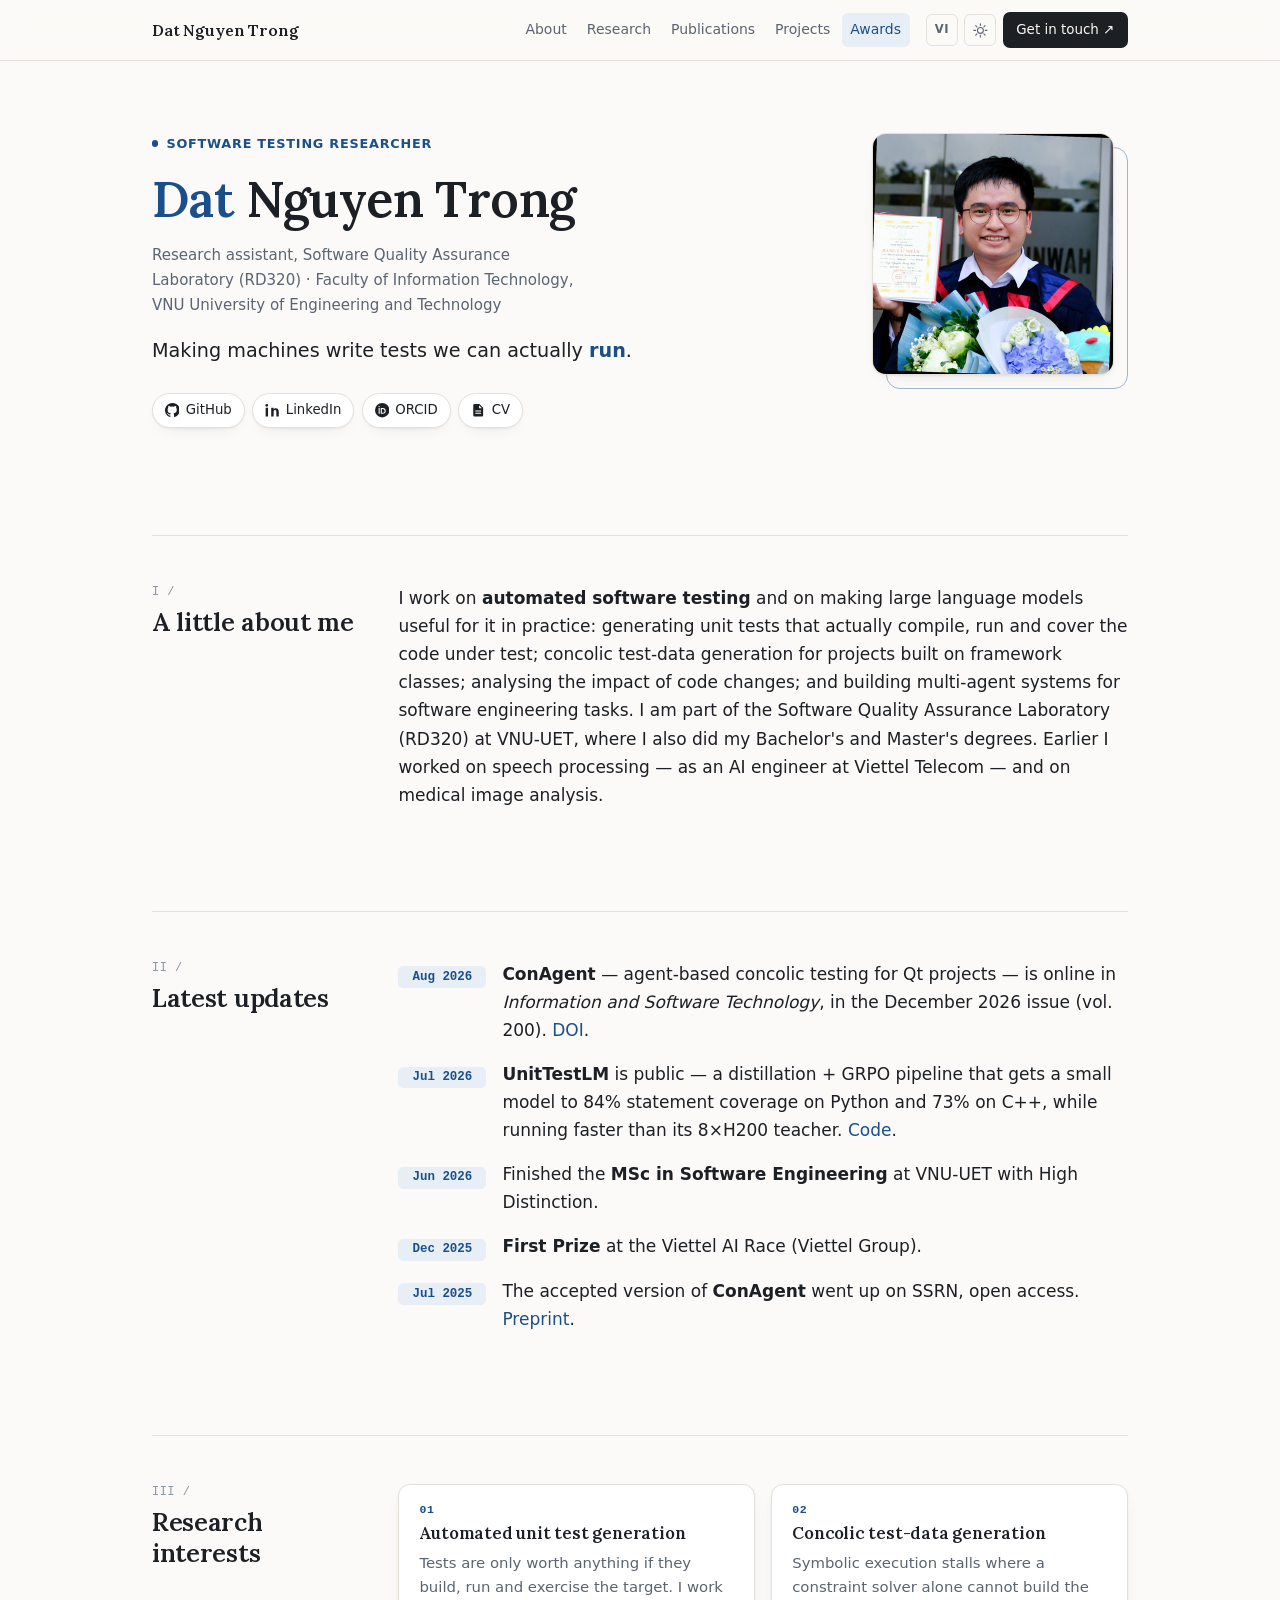
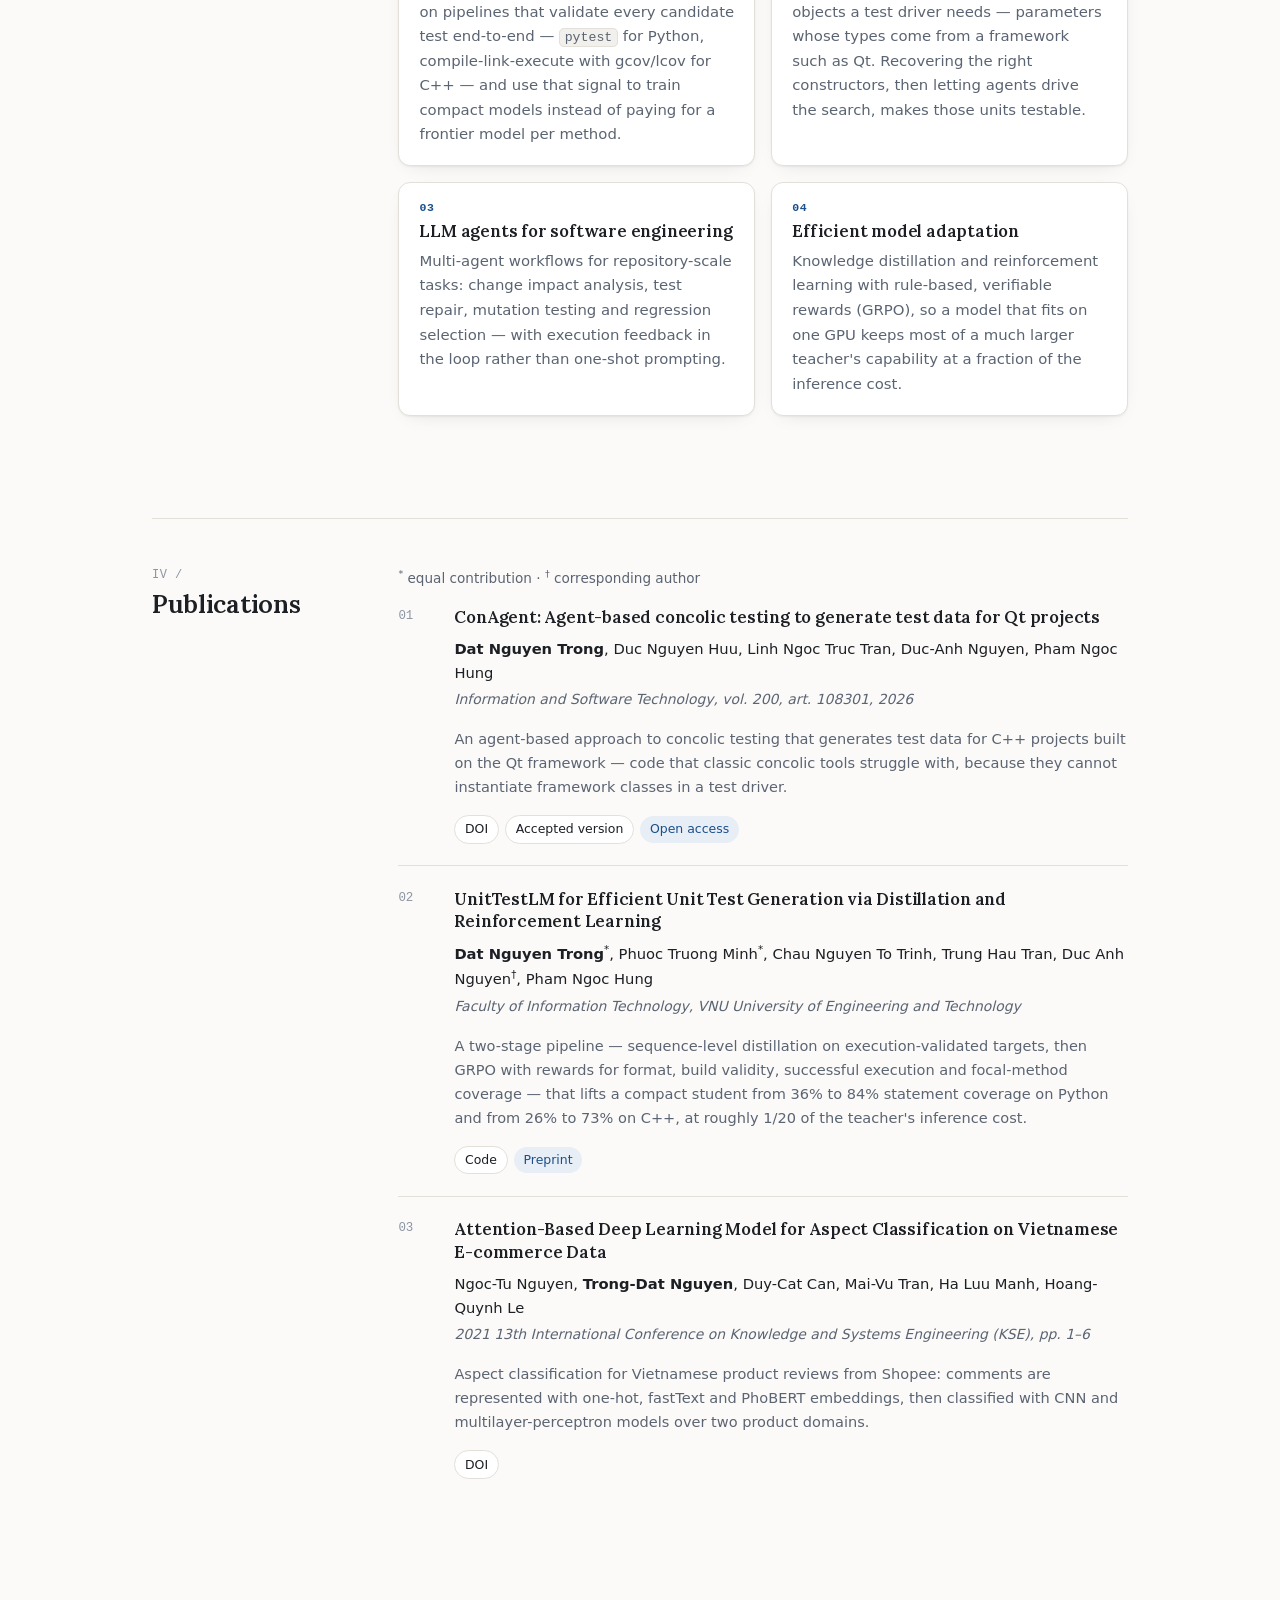
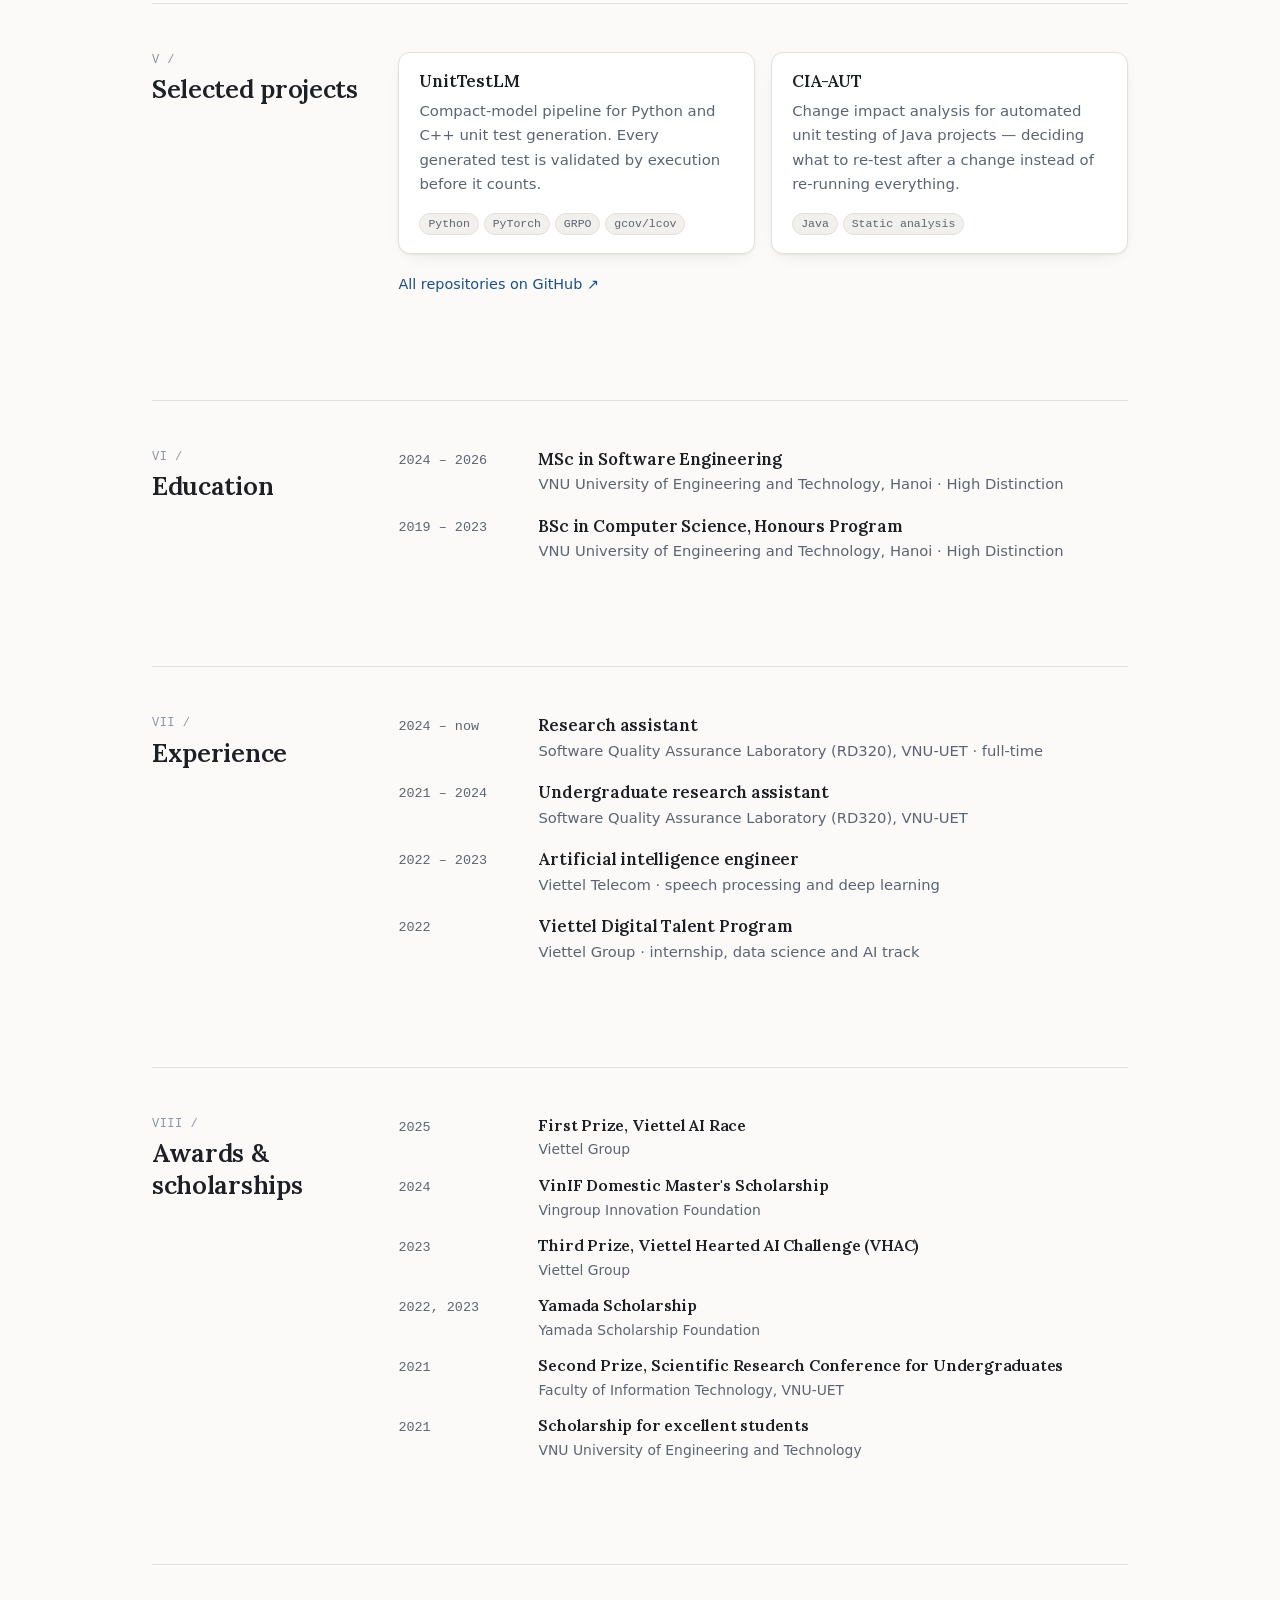
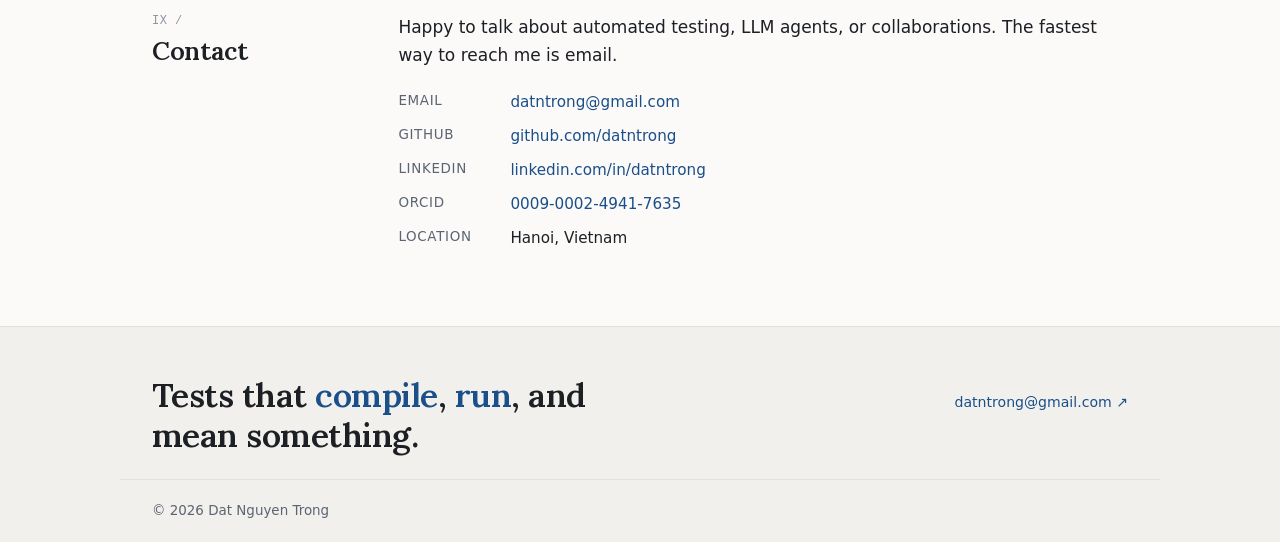
==== commit 47a2b9e9: "Drop the footer meta line Removes "Static HTML on GitHub Pages · source · back to top" in both langu" ====
--- a/index.html
+++ b/index.html
@@ -538,10 +538,6 @@
   </div>
   <div class="wrap footer-inner">
     <p>© <span id="year">2026</span> Dat Nguyen Trong</p>
-    <p class="built">
-      <span data-l="en">Static HTML on GitHub Pages · <a href="https://github.com/datntrong/datntrong.github.io" rel="noopener">source</a> · <a href="#top">back to top</a></span>
-      <span data-l="vi">HTML tĩnh trên GitHub Pages · <a href="https://github.com/datntrong/datntrong.github.io" rel="noopener">mã nguồn</a> · <a href="#top">lên đầu trang</a></span>
-    </p>
   </div>
 </footer>
 
--- a/assets/css/style.css
+++ b/assets/css/style.css
@@ -298,13 +298,10 @@
 }
 .cta-mail { margin: 0; font-size: .88rem; }
 .footer-inner {
-  display: flex; flex-wrap: wrap; gap: .4rem 1.5rem; justify-content: space-between;
   padding-block: 1.25rem; border-top: 1px solid var(--line);
   font-size: .84rem; color: var(--text-dim);
 }
 .footer-inner p { margin: 0; }
-.footer-inner a { color: var(--text-dim); text-decoration: underline; }
-.footer-inner a:hover { color: var(--accent); }
 
 /* ── Narrow screens ─────────────────────────────────────────────────── */
 @media (max-width: 900px) {
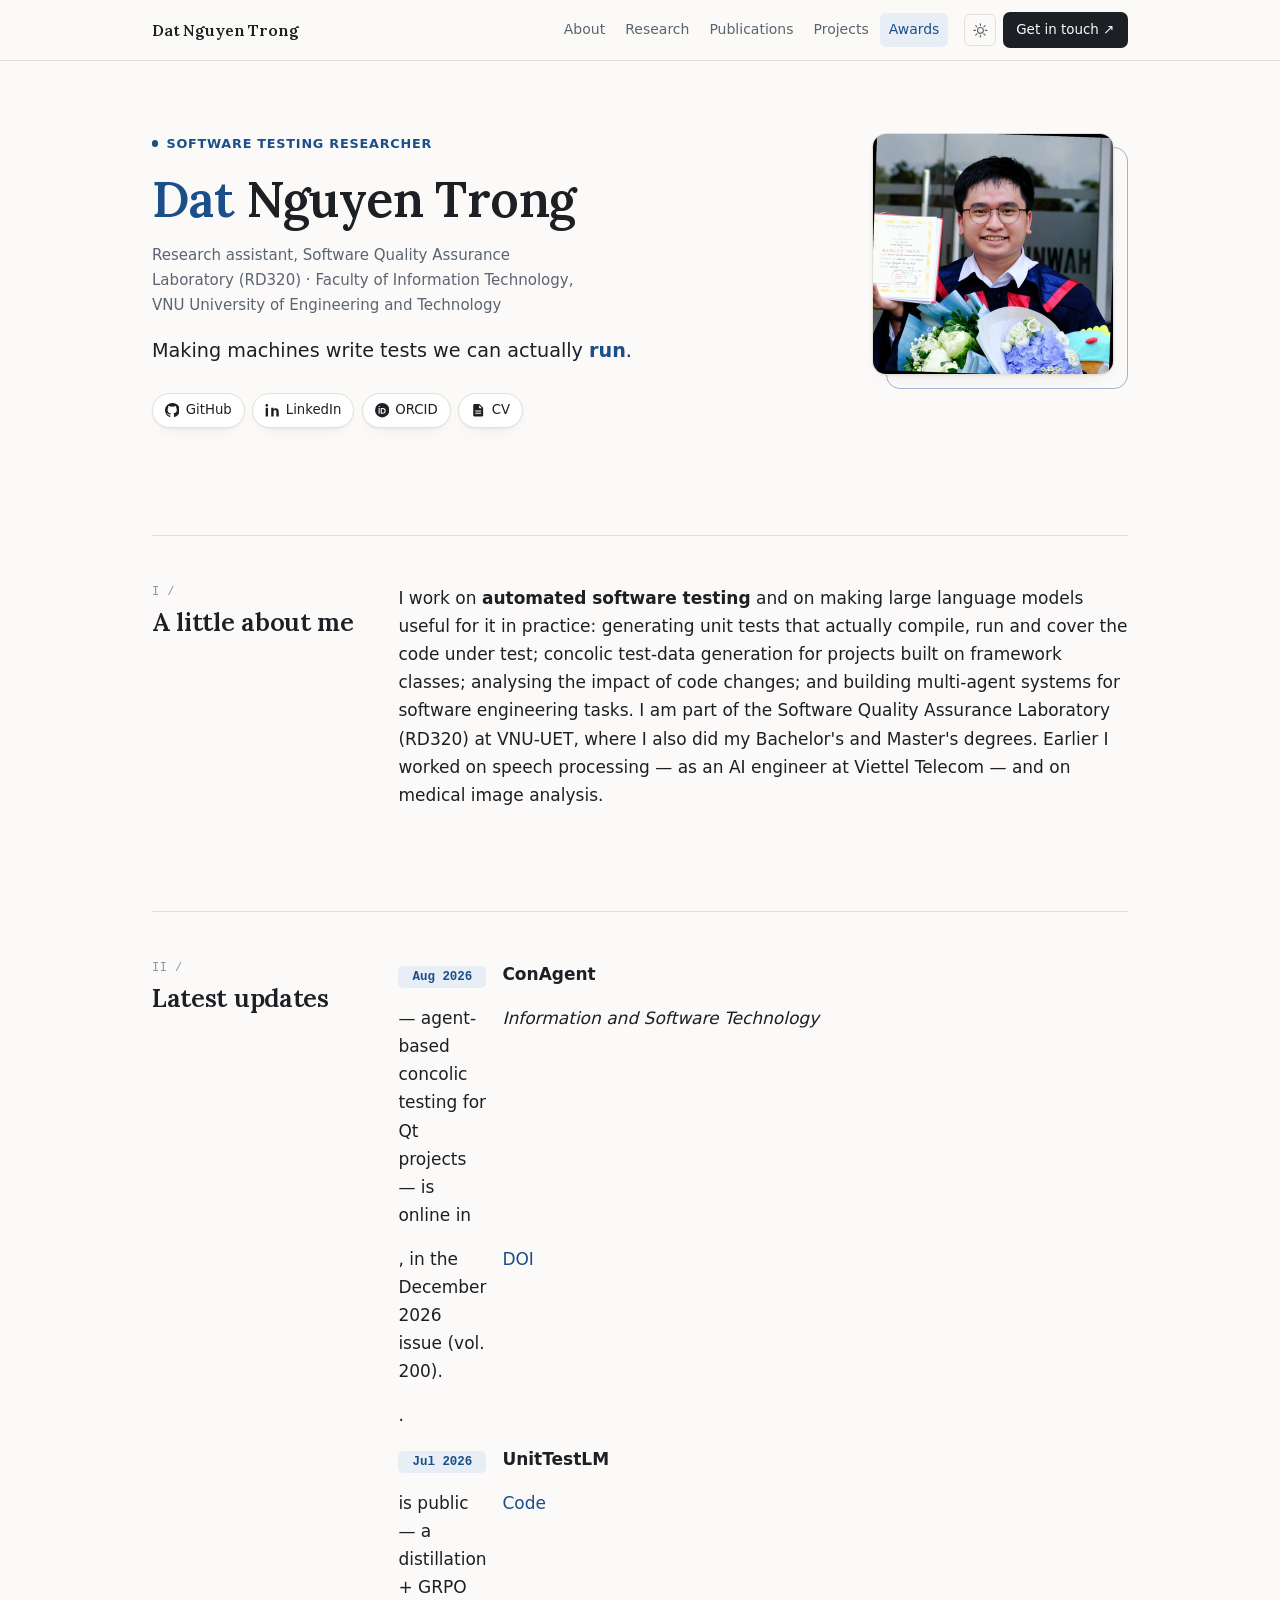
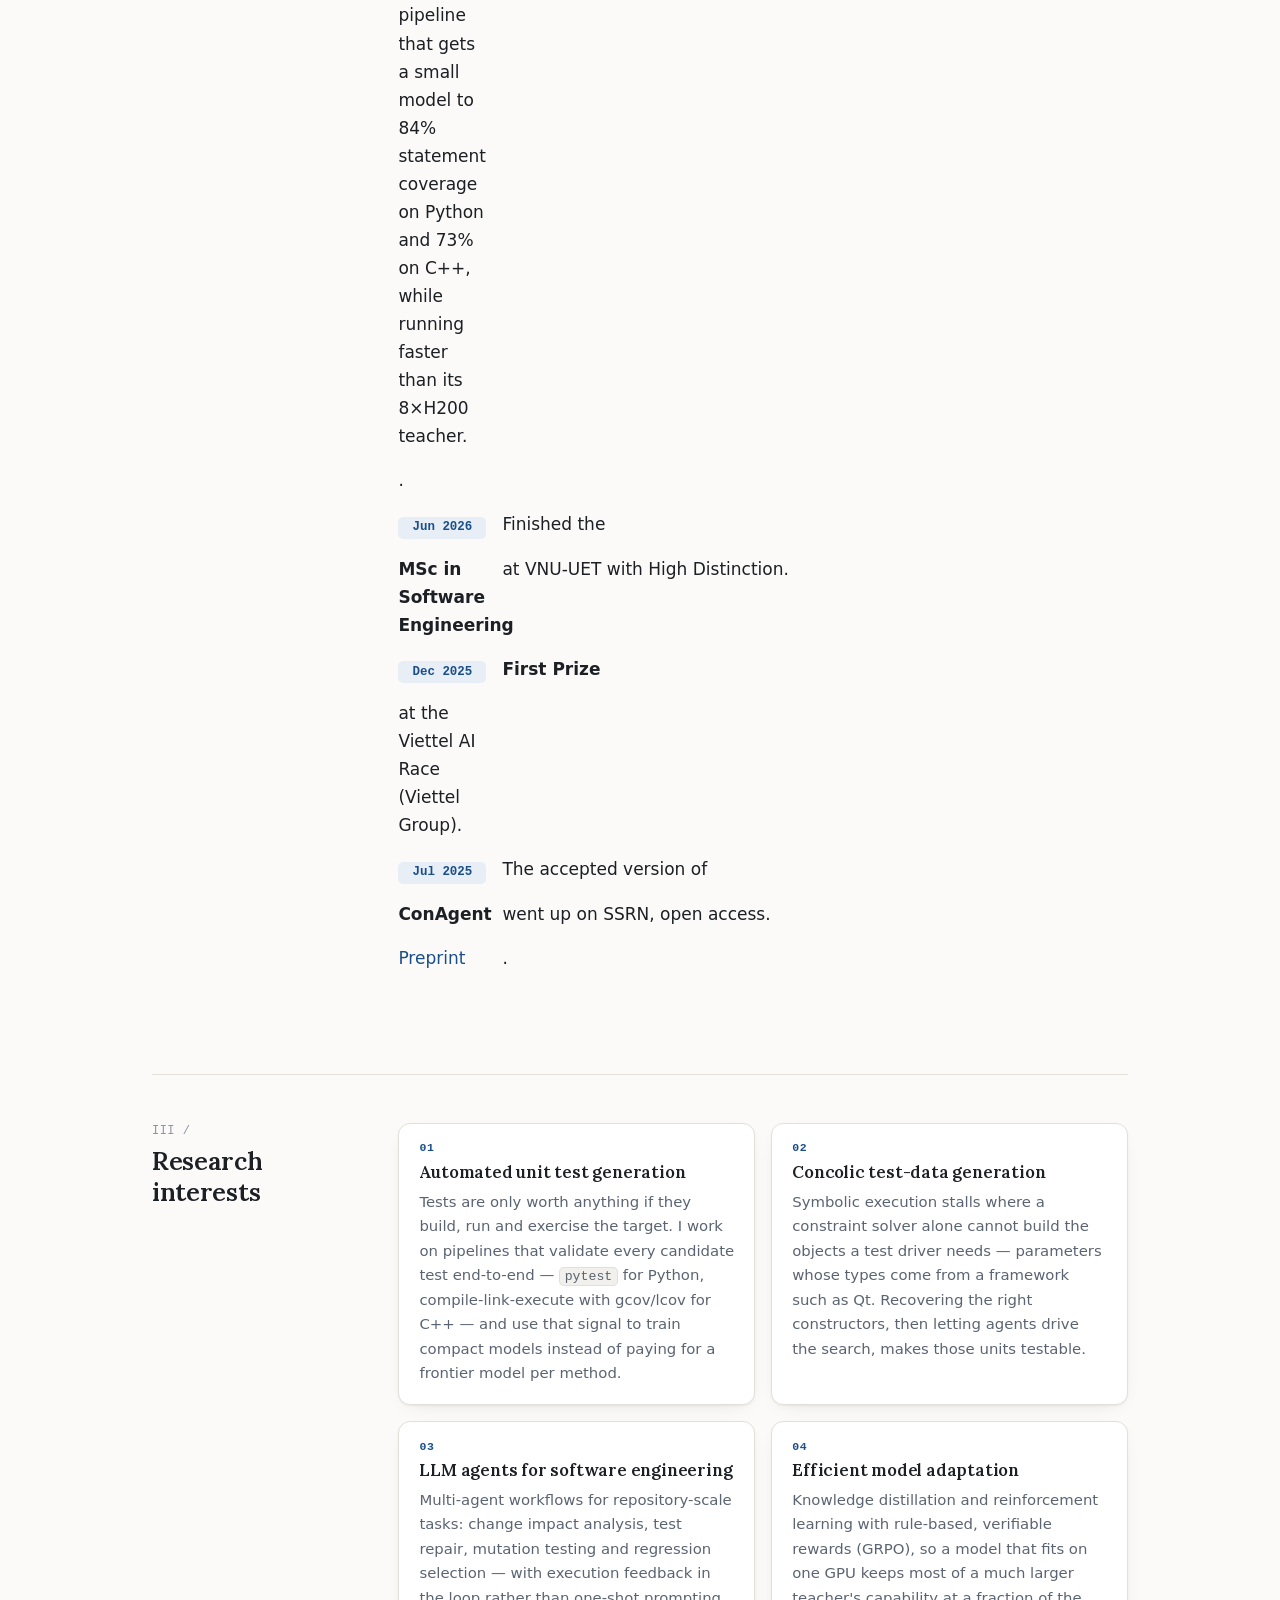
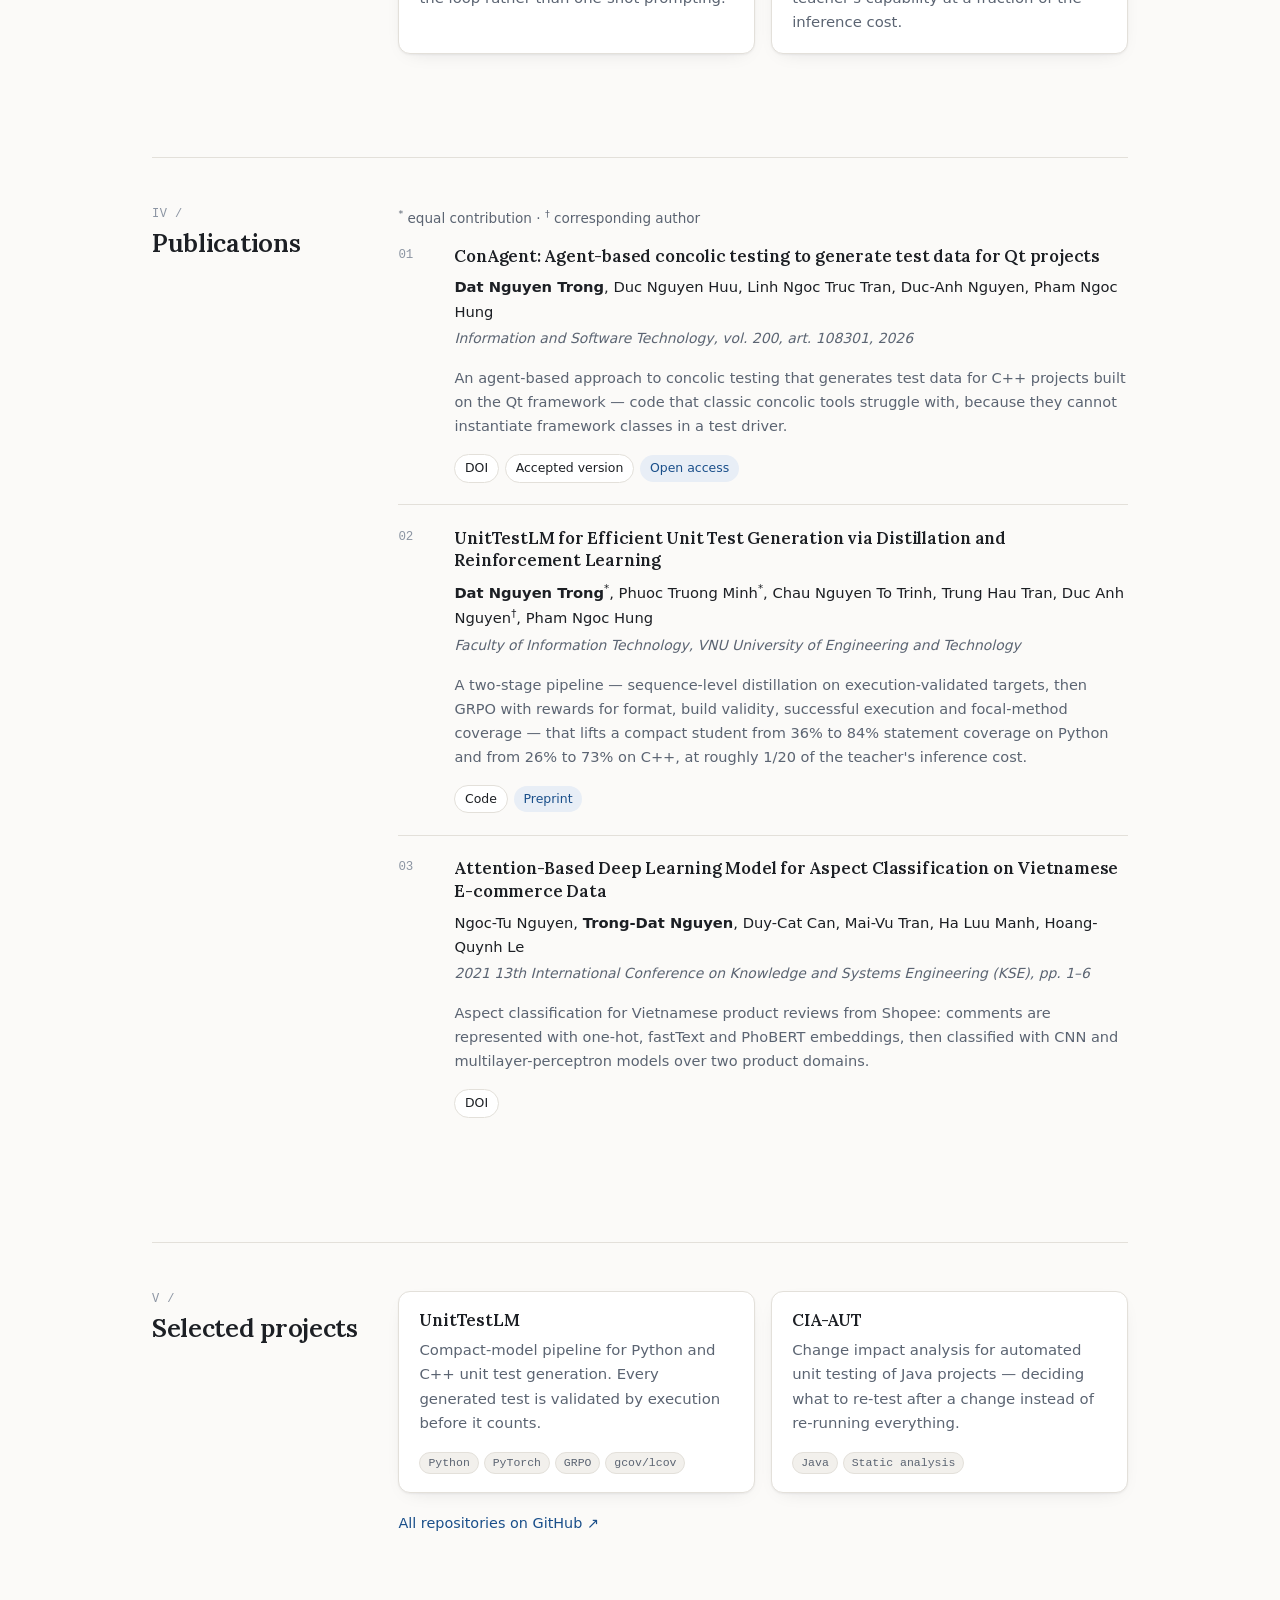
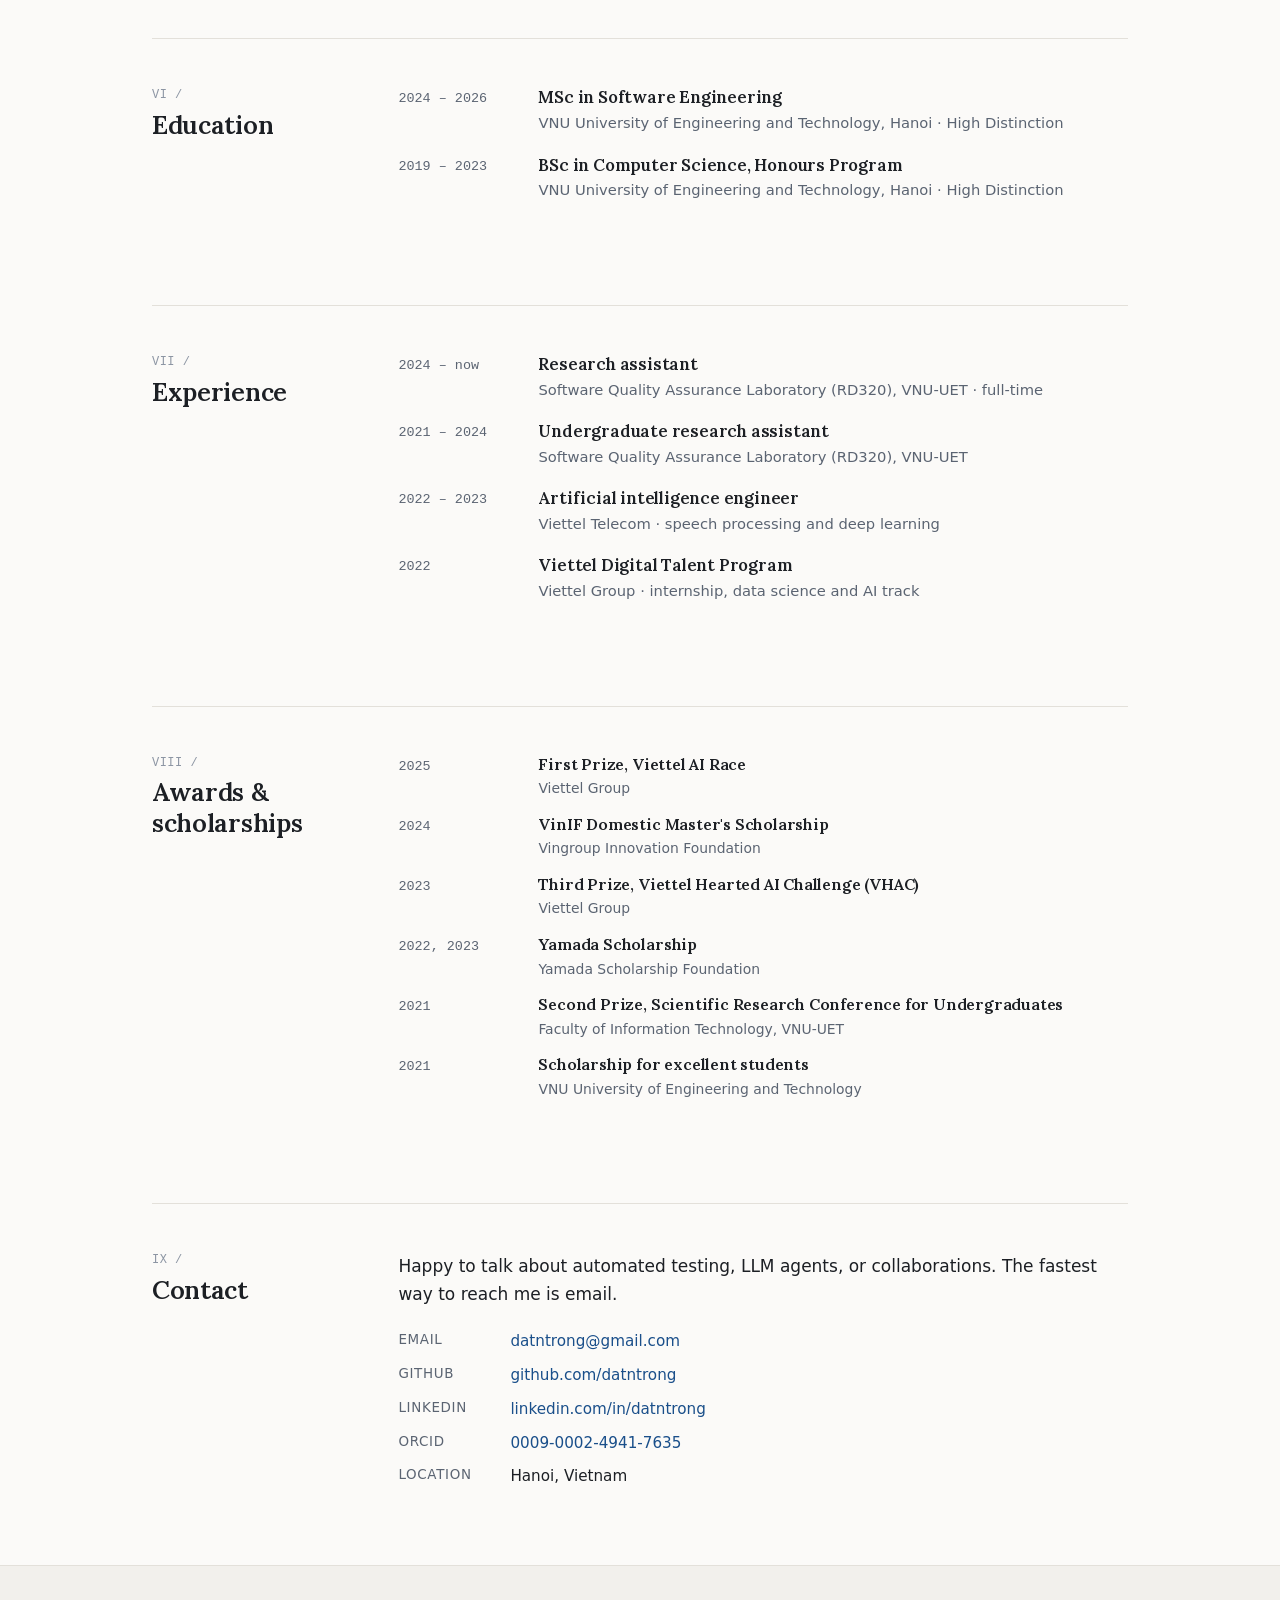
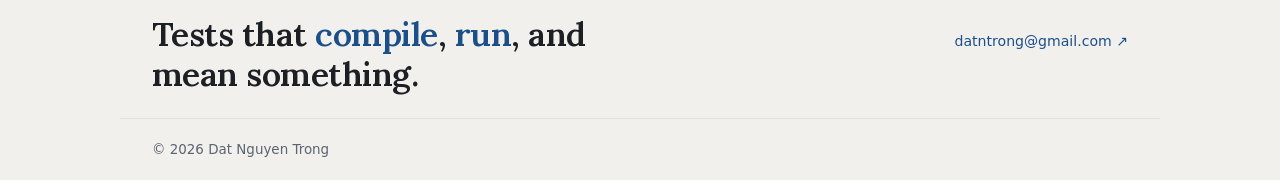
==== commit 78d93b16: "Make the site English-only Removes the Vietnamese interface and the whole switching mechanism:  - 77" ====
--- a/index.html
+++ b/index.html
@@ -1,5 +1,5 @@
 <!doctype html>
-<html lang="en" data-lang="en">
+<html lang="en">
 <head>
 <meta charset="utf-8">
 <meta name="viewport" content="width=device-width, initial-scale=1">
@@ -23,18 +23,12 @@
 <link rel="stylesheet" href="assets/css/style.css">
 
 <script>
-  // Applied before first paint so the page never flashes the wrong theme/language.
+  // Applied before first paint so the page never flashes the wrong theme.
   (function () {
-    var root = document.documentElement;
-    var q = new URLSearchParams(location.search).get('lang');
-    var lang = q || localStorage.getItem('lang');
-    if (lang !== 'vi' && lang !== 'en') {
-      lang = (navigator.language || 'en').toLowerCase().indexOf('vi') === 0 ? 'vi' : 'en';
+    var theme = localStorage.getItem('theme');
+    if (theme === 'dark' || theme === 'light') {
+      document.documentElement.setAttribute('data-theme', theme);
     }
-    root.setAttribute('data-lang', lang);
-    root.setAttribute('lang', lang);
-    var theme = localStorage.getItem('theme');
-    if (theme === 'dark' || theme === 'light') root.setAttribute('data-theme', theme);
   })();
 </script>
 
@@ -75,31 +69,24 @@
 </script>
 </head>
 <body id="top">
-<a class="skip-link" href="#main"><span data-l="en">Skip to content</span><span data-l="vi">Tới nội dung</span></a>
+<a class="skip-link" href="#main">Skip to content</a>
 
 <header class="site-header">
   <div class="wrap header-inner">
-    <a class="brand" href="#top">
-      <span data-l="en">Dat Nguyen Trong</span><span data-l="vi">Nguyễn Trọng Đạt</span>
-    </a>
+    <a class="brand" href="#top">Dat Nguyen Trong</a>
     <nav class="site-nav" aria-label="Sections">
-      <a href="#about"><span data-l="en">About</span><span data-l="vi">Giới thiệu</span></a>
-      <a href="#research"><span data-l="en">Research</span><span data-l="vi">Nghiên cứu</span></a>
-      <a href="#publications"><span data-l="en">Publications</span><span data-l="vi">Công bố</span></a>
-      <a href="#projects"><span data-l="en">Projects</span><span data-l="vi">Dự án</span></a>
-      <a href="#awards"><span data-l="en">Awards</span><span data-l="vi">Giải thưởng</span></a>
+      <a href="#about">About</a>
+      <a href="#research">Research</a>
+      <a href="#publications">Publications</a>
+      <a href="#projects">Projects</a>
+      <a href="#awards">Awards</a>
     </nav>
     <div class="controls">
-      <button id="lang-toggle" type="button" class="icon-btn" aria-label="Switch language">
-        <span data-l="en">VI</span><span data-l="vi">EN</span>
-      </button>
       <button id="theme-toggle" type="button" class="icon-btn" aria-label="Switch theme">
         <svg class="i-sun" viewBox="0 0 24 24" aria-hidden="true"><circle cx="12" cy="12" r="4.2"/><g stroke-linecap="round"><path d="M12 2.6v2.4M12 19v2.4M2.6 12h2.4M19 12h2.4M5.3 5.3l1.7 1.7M17 17l1.7 1.7M18.7 5.3L17 7M7 17l-1.7 1.7"/></g></svg>
         <svg class="i-moon" viewBox="0 0 24 24" aria-hidden="true"><path d="M20 14.5A8.5 8.5 0 1 1 9.5 4a7 7 0 0 0 10.5 10.5z"/></svg>
       </button>
-      <a class="cta" href="mailto:datntrong@gmail.com">
-        <span data-l="en">Get in touch</span><span data-l="vi">Liên hệ</span> <span aria-hidden="true">↗</span>
-      </a>
+      <a class="cta" href="mailto:datntrong@gmail.com">Get in touch <span aria-hidden="true">↗</span></a>
     </div>
   </div>
 </header>
@@ -109,22 +96,12 @@
   <!-- ─── Hero ─────────────────────────────────────────────────────── -->
   <section class="wrap hero">
     <div class="hero-text">
-      <p class="eyebrow">
-        <span data-l="en">Software testing researcher</span>
-        <span data-l="vi">Nghiên cứu kiểm thử phần mềm</span>
+      <p class="eyebrow">Software testing researcher</p>
+      <h1><span class="fn">Dat</span> Nguyen Trong</h1>
+      <p class="role">
+        Research assistant, Software Quality Assurance Laboratory (RD320) · Faculty of Information Technology, VNU University of Engineering and Technology
       </p>
-      <h1>
-        <span data-l="en"><span class="fn">Dat</span> Nguyen Trong</span>
-        <span data-l="vi"><span class="fn">Nguyễn</span> Trọng Đạt</span>
-      </h1>
-      <p class="role">
-        <span data-l="en">Research assistant, Software Quality Assurance Laboratory (RD320) · Faculty of Information Technology, VNU University of Engineering and Technology</span>
-        <span data-l="vi">Trợ lý nghiên cứu, Phòng thí nghiệm Đảm bảo chất lượng phần mềm (RD320) · Khoa Công nghệ Thông tin, Trường Đại học Công nghệ, ĐHQG Hà Nội</span>
-      </p>
-      <p class="tagline">
-        <span data-l="en">Making machines write tests we can actually <em>run</em>.</span>
-        <span data-l="vi">Để máy viết ra những test thực sự <em>chạy được</em>.</span>
-      </p>
+      <p class="tagline">Making machines write tests we can actually <em>run</em>.</p>
 
       <p class="pills">
         <a class="pill" href="https://github.com/datntrong" rel="me noopener">
@@ -142,7 +119,7 @@
         <!-- TODO: put your CV at files/cv.pdf, or delete this pill. -->
         <a class="pill" href="files/cv.pdf">
           <svg viewBox="0 0 16 16" aria-hidden="true"><path d="M9.3 1H4a1.5 1.5 0 0 0-1.5 1.5v11A1.5 1.5 0 0 0 4 15h8a1.5 1.5 0 0 0 1.5-1.5V5.2L9.3 1zm-.3 1.6 3.1 3.1H9V2.6zM4.8 8.4h6.4v1H4.8v-1zm0 2.5h6.4v1H4.8v-1z"/></svg>
-          <span data-l="en">CV</span><span data-l="vi">CV</span>
+          CV
         </a>
         <!-- TODO: add this once you have it.
         <a class="pill" href="https://scholar.google.com/citations?user=XXXX" rel="noopener">Google Scholar</a>
@@ -150,21 +127,18 @@
       </p>
     </div>
 
-    <div class="photo">
-      <img src="assets/img/avatar.jpg" width="480" height="480" alt="Dat Nguyen Trong" fetchpriority="high">
-    </div>
+    <div class="photo"><img src="assets/img/avatar.jpg" width="480" height="480" alt="Dat Nguyen Trong" fetchpriority="high"></div>
   </section>
 
   <!-- ─── I / About ────────────────────────────────────────────────── -->
   <section id="about" class="wrap section">
     <div class="section-head">
       <span class="numeral">I /</span>
-      <h2><span data-l="en">A little about me</span><span data-l="vi">Về tôi</span></h2>
+      <h2>A little about me</h2>
     </div>
     <div class="section-body">
       <p class="lede">
-        <span data-l="en">I work on <strong>automated software testing</strong> and on making large language models useful for it in practice: generating unit tests that actually compile, run and cover the code under test; concolic test-data generation for projects built on framework classes; analysing the impact of code changes; and building multi-agent systems for software engineering tasks. I am part of the Software Quality Assurance Laboratory (RD320) at VNU-UET, where I also did my Bachelor's and Master's degrees. Earlier I worked on speech processing — as an AI engineer at Viettel Telecom — and on medical image analysis.</span>
-        <span data-l="vi">Tôi nghiên cứu về <strong>kiểm thử phần mềm tự động</strong> và cách dùng các mô hình ngôn ngữ lớn cho việc đó một cách thực dụng: sinh unit test biên dịch được, chạy được và phủ được mã nguồn; sinh dữ liệu kiểm thử bằng concolic testing cho các dự án dùng lớp của framework; phân tích ảnh hưởng của thay đổi mã; và xây dựng hệ đa tác tử cho các bài toán công nghệ phần mềm. Tôi làm việc tại Phòng thí nghiệm Đảm bảo chất lượng phần mềm (RD320), Trường Đại học Công nghệ — cũng là nơi tôi học cử nhân và thạc sĩ. Trước đó tôi làm về xử lý tiếng nói — với vai trò AI engineer tại Viettel Telecom — và phân tích ảnh y tế.</span>
+        I work on <strong>automated software testing</strong> and on making large language models useful for it in practice: generating unit tests that actually compile, run and cover the code under test; concolic test-data generation for projects built on framework classes; analysing the impact of code changes; and building multi-agent systems for software engineering tasks. I am part of the Software Quality Assurance Laboratory (RD320) at VNU-UET, where I also did my Bachelor's and Master's degrees. Earlier I worked on speech processing — as an AI engineer at Viettel Telecom — and on medical image analysis.
       </p>
     </div>
   </section>
@@ -173,34 +147,29 @@
   <section id="news" class="wrap section">
     <div class="section-head">
       <span class="numeral">II /</span>
-      <h2><span data-l="en">Latest updates</span><span data-l="vi">Tin mới</span></h2>
+      <h2>Latest updates</h2>
     </div>
     <div class="section-body">
       <ul class="news">
         <li>
-          <time><span data-l="en">Aug 2026</span><span data-l="vi">8/2026</span></time>
-          <span data-l="en"><strong>ConAgent</strong> — agent-based concolic testing for Qt projects — is online in <em>Information and Software Technology</em>, in the December 2026 issue (vol. 200). <a href="https://doi.org/10.1016/j.infsof.2026.108301" rel="noopener">DOI</a>.</span>
-          <span data-l="vi"><strong>ConAgent</strong> — concolic testing dựa trên tác tử cho các dự án Qt — đã lên <em>Information and Software Technology</em>, thuộc số tháng 12/2026 (tập 200). <a href="https://doi.org/10.1016/j.infsof.2026.108301" rel="noopener">DOI</a>.</span>
-        </li>
-        <li>
-          <time><span data-l="en">Jul 2026</span><span data-l="vi">7/2026</span></time>
-          <span data-l="en"><strong>UnitTestLM</strong> is public — a distillation + GRPO pipeline that gets a small model to 84% statement coverage on Python and 73% on C++, while running faster than its 8×H200 teacher. <a href="https://github.com/datntrong/UnitTestLM" rel="noopener">Code</a>.</span>
-          <span data-l="vi"><strong>UnitTestLM</strong> đã công khai — pipeline distillation + GRPO giúp một mô hình nhỏ đạt 84% statement coverage với Python và 73% với C++, mà vẫn chạy nhanh hơn mô hình teacher 8×H200. <a href="https://github.com/datntrong/UnitTestLM" rel="noopener">Mã nguồn</a>.</span>
-        </li>
-        <li>
-          <time><span data-l="en">Jun 2026</span><span data-l="vi">6/2026</span></time>
-          <span data-l="en">Finished the <strong>MSc in Software Engineering</strong> at VNU-UET with High Distinction.</span>
-          <span data-l="vi">Hoàn thành <strong>Thạc sĩ Công nghệ phần mềm</strong> tại Trường ĐH Công nghệ, loại Xuất sắc.</span>
-        </li>
-        <li>
-          <time><span data-l="en">Dec 2025</span><span data-l="vi">12/2025</span></time>
-          <span data-l="en"><strong>First Prize</strong> at the Viettel AI Race (Viettel Group).</span>
-          <span data-l="vi">Đạt <strong>Giải Nhất</strong> cuộc thi Viettel AI Race (Tập đoàn Viettel).</span>
-        </li>
-        <li>
-          <time><span data-l="en">Jul 2025</span><span data-l="vi">7/2025</span></time>
-          <span data-l="en">The accepted version of <strong>ConAgent</strong> went up on SSRN, open access. <a href="https://doi.org/10.2139/ssrn.5369273" rel="noopener">Preprint</a>.</span>
-          <span data-l="vi">Bản chấp nhận của <strong>ConAgent</strong> được đăng trên SSRN, truy cập mở. <a href="https://doi.org/10.2139/ssrn.5369273" rel="noopener">Bản thảo</a>.</span>
+          <time>Aug 2026</time>
+          <strong>ConAgent</strong> — agent-based concolic testing for Qt projects — is online in <em>Information and Software Technology</em>, in the December 2026 issue (vol. 200). <a href="https://doi.org/10.1016/j.infsof.2026.108301" rel="noopener">DOI</a>.
+        </li>
+        <li>
+          <time>Jul 2026</time>
+          <strong>UnitTestLM</strong> is public — a distillation + GRPO pipeline that gets a small model to 84% statement coverage on Python and 73% on C++, while running faster than its 8×H200 teacher. <a href="https://github.com/datntrong/UnitTestLM" rel="noopener">Code</a>.
+        </li>
+        <li>
+          <time>Jun 2026</time>
+          Finished the <strong>MSc in Software Engineering</strong> at VNU-UET with High Distinction.
+        </li>
+        <li>
+          <time>Dec 2025</time>
+          <strong>First Prize</strong> at the Viettel AI Race (Viettel Group).
+        </li>
+        <li>
+          <time>Jul 2025</time>
+          The accepted version of <strong>ConAgent</strong> went up on SSRN, open access. <a href="https://doi.org/10.2139/ssrn.5369273" rel="noopener">Preprint</a>.
         </li>
       </ul>
     </div>
@@ -210,40 +179,36 @@
   <section id="research" class="wrap section">
     <div class="section-head">
       <span class="numeral">III /</span>
-      <h2><span data-l="en">Research interests</span><span data-l="vi">Hướng nghiên cứu</span></h2>
+      <h2>Research interests</h2>
     </div>
     <div class="section-body">
       <div class="cards">
         <article class="card">
           <span class="idx">01</span>
-          <h3><span data-l="en">Automated unit test generation</span><span data-l="vi">Sinh unit test tự động</span></h3>
-          <p>
-            <span data-l="en">Tests are only worth anything if they build, run and exercise the target. I work on pipelines that validate every candidate test end-to-end — <code>pytest</code> for Python, compile-link-execute with gcov/lcov for C++ — and use that signal to train compact models instead of paying for a frontier model per method.</span>
-            <span data-l="vi">Một test chỉ có giá trị khi nó biên dịch được, chạy được và thực sự gọi tới hàm đích. Tôi xây các pipeline kiểm chứng từng test sinh ra một cách đầu-cuối — <code>pytest</code> cho Python, compile-link-execute kèm gcov/lcov cho C++ — rồi dùng tín hiệu đó để huấn luyện mô hình nhỏ, thay vì gọi mô hình lớn cho từng hàm.</span>
+          <h3>Automated unit test generation</h3>
+          <p>
+            Tests are only worth anything if they build, run and exercise the target. I work on pipelines that validate every candidate test end-to-end — <code>pytest</code> for Python, compile-link-execute with gcov/lcov for C++ — and use that signal to train compact models instead of paying for a frontier model per method.
           </p>
         </article>
         <article class="card">
           <span class="idx">02</span>
-          <h3><span data-l="en">Concolic test-data generation</span><span data-l="vi">Sinh dữ liệu kiểm thử concolic</span></h3>
-          <p>
-            <span data-l="en">Symbolic execution stalls where a constraint solver alone cannot build the objects a test driver needs — parameters whose types come from a framework such as Qt. Recovering the right constructors, then letting agents drive the search, makes those units testable.</span>
-            <span data-l="vi">Thực thi ký hiệu bị tắc ở chỗ bộ giải ràng buộc một mình không tạo được các đối tượng mà test driver cần — những tham số có kiểu đến từ framework như Qt. Khôi phục đúng danh sách constructor, rồi để các tác tử dẫn dắt quá trình tìm kiếm, sẽ khiến các hàm đó kiểm thử được.</span>
+          <h3>Concolic test-data generation</h3>
+          <p>
+            Symbolic execution stalls where a constraint solver alone cannot build the objects a test driver needs — parameters whose types come from a framework such as Qt. Recovering the right constructors, then letting agents drive the search, makes those units testable.
           </p>
         </article>
         <article class="card">
           <span class="idx">03</span>
-          <h3><span data-l="en">LLM agents for software engineering</span><span data-l="vi">Tác tử LLM cho công nghệ phần mềm</span></h3>
-          <p>
-            <span data-l="en">Multi-agent workflows for repository-scale tasks: change impact analysis, test repair, mutation testing and regression selection — with execution feedback in the loop rather than one-shot prompting.</span>
-            <span data-l="vi">Quy trình đa tác tử cho các bài toán ở quy mô repository: phân tích ảnh hưởng thay đổi, sửa test, mutation testing và chọn lọc kiểm thử hồi quy — có phản hồi từ thực thi trong vòng lặp, không chỉ prompt một lượt.</span>
+          <h3>LLM agents for software engineering</h3>
+          <p>
+            Multi-agent workflows for repository-scale tasks: change impact analysis, test repair, mutation testing and regression selection — with execution feedback in the loop rather than one-shot prompting.
           </p>
         </article>
         <article class="card">
           <span class="idx">04</span>
-          <h3><span data-l="en">Efficient model adaptation</span><span data-l="vi">Tinh chỉnh mô hình hiệu quả</span></h3>
-          <p>
-            <span data-l="en">Knowledge distillation and reinforcement learning with rule-based, verifiable rewards (GRPO), so a model that fits on one GPU keeps most of a much larger teacher's capability at a fraction of the inference cost.</span>
-            <span data-l="vi">Knowledge distillation và học tăng cường với phần thưởng kiểm chứng được theo luật (GRPO), để một mô hình chạy vừa một GPU giữ được phần lớn năng lực của teacher lớn hơn nhiều, với chi phí suy luận nhỏ hơn hẳn.</span>
+          <h3>Efficient model adaptation</h3>
+          <p>
+            Knowledge distillation and reinforcement learning with rule-based, verifiable rewards (GRPO), so a model that fits on one GPU keeps most of a much larger teacher's capability at a fraction of the inference cost.
           </p>
         </article>
       </div>
@@ -254,13 +219,10 @@
   <section id="publications" class="wrap section">
     <div class="section-head">
       <span class="numeral">IV /</span>
-      <h2><span data-l="en">Publications</span><span data-l="vi">Công bố</span></h2>
-    </div>
-    <div class="section-body">
-      <p class="note">
-        <span data-l="en"><sup>*</sup> equal contribution · <sup>†</sup> corresponding author</span>
-        <span data-l="vi"><sup>*</sup> đóng góp ngang nhau · <sup>†</sup> tác giả liên hệ</span>
-      </p>
+      <h2>Publications</h2>
+    </div>
+    <div class="section-body">
+      <p class="note"><sup>*</sup> equal contribution · <sup>†</sup> corresponding author</p>
 
       <ol class="pubs">
         <!-- TODO (optional): Crossref/SSRN carry no abstract for this one, so the summary
@@ -272,13 +234,12 @@
             <p class="pub-authors"><strong>Dat Nguyen Trong</strong>, Duc Nguyen Huu, Linh Ngoc Truc Tran, Duc-Anh Nguyen, Pham Ngoc Hung</p>
             <p class="pub-venue">Information and Software Technology, vol. 200, art. 108301, 2026</p>
             <p class="pub-abs">
-              <span data-l="en">An agent-based approach to concolic testing that generates test data for C++ projects built on the Qt framework — code that classic concolic tools struggle with, because they cannot instantiate framework classes in a test driver.</span>
-              <span data-l="vi">Một hướng tiếp cận dựa trên tác tử cho concolic testing, sinh dữ liệu kiểm thử cho các dự án C++ dùng framework Qt — loại mã mà các công cụ concolic truyền thống gặp khó, vì chúng không khởi tạo được đối tượng của lớp framework trong test driver.</span>
+              An agent-based approach to concolic testing that generates test data for C++ projects built on the Qt framework — code that classic concolic tools struggle with, because they cannot instantiate framework classes in a test driver.
             </p>
             <p class="pub-links">
               <a class="chip" href="https://doi.org/10.1016/j.infsof.2026.108301" rel="noopener">DOI</a>
-              <a class="chip" href="https://doi.org/10.2139/ssrn.5369273" rel="noopener"><span data-l="en">Accepted version</span><span data-l="vi">Bản chấp nhận</span></a>
-              <span class="badge"><span data-l="en">Open access</span><span data-l="vi">Truy cập mở</span></span>
+              <a class="chip" href="https://doi.org/10.2139/ssrn.5369273" rel="noopener">Accepted version</a>
+              <span class="badge">Open access</span>
             </p>
           </div>
         </li>
@@ -289,17 +250,13 @@
           <div class="pub-body">
             <h3>UnitTestLM for Efficient Unit Test Generation via Distillation and Reinforcement Learning</h3>
             <p class="pub-authors"><strong>Dat Nguyen Trong</strong><sup>*</sup>, Phuoc Truong Minh<sup>*</sup>, Chau Nguyen To Trinh, Trung Hau Tran, Duc Anh Nguyen<sup>†</sup>, Pham Ngoc Hung</p>
-            <p class="pub-venue">
-              <span data-l="en">Faculty of Information Technology, VNU University of Engineering and Technology</span>
-              <span data-l="vi">Khoa Công nghệ Thông tin, Trường Đại học Công nghệ, ĐHQG Hà Nội</span>
-            </p>
+            <p class="pub-venue">Faculty of Information Technology, VNU University of Engineering and Technology</p>
             <p class="pub-abs">
-              <span data-l="en">A two-stage pipeline — sequence-level distillation on execution-validated targets, then GRPO with rewards for format, build validity, successful execution and focal-method coverage — that lifts a compact student from 36% to 84% statement coverage on Python and from 26% to 73% on C++, at roughly 1/20 of the teacher's inference cost.</span>
-              <span data-l="vi">Pipeline hai giai đoạn — distillation ở mức chuỗi trên các nhãn đã kiểm chứng bằng thực thi, rồi GRPO với phần thưởng cho định dạng, tính biên dịch được, thực thi thành công và độ phủ hàm đích — đưa mô hình student nhỏ từ 36% lên 84% statement coverage với Python và từ 26% lên 73% với C++, với chi phí suy luận khoảng 1/20 so với teacher.</span>
+              A two-stage pipeline — sequence-level distillation on execution-validated targets, then GRPO with rewards for format, build validity, successful execution and focal-method coverage — that lifts a compact student from 36% to 84% statement coverage on Python and from 26% to 73% on C++, at roughly 1/20 of the teacher's inference cost.
             </p>
             <p class="pub-links">
-              <a class="chip" href="https://github.com/datntrong/UnitTestLM" rel="noopener"><span data-l="en">Code</span><span data-l="vi">Mã nguồn</span></a>
-              <span class="badge"><span data-l="en">Preprint</span><span data-l="vi">Bản thảo</span></span>
+              <a class="chip" href="https://github.com/datntrong/UnitTestLM" rel="noopener">Code</a>
+              <span class="badge">Preprint</span>
               <!-- TODO: add paper / arXiv / BibTeX chips here when available. -->
             </p>
           </div>
@@ -312,12 +269,9 @@
             <p class="pub-authors">Ngoc-Tu Nguyen, <strong>Trong-Dat Nguyen</strong>, Duy-Cat Can, Mai-Vu Tran, Ha Luu Manh, Hoang-Quynh Le</p>
             <p class="pub-venue">2021 13th International Conference on Knowledge and Systems Engineering (KSE), pp. 1–6</p>
             <p class="pub-abs">
-              <span data-l="en">Aspect classification for Vietnamese product reviews from Shopee: comments are represented with one-hot, fastText and PhoBERT embeddings, then classified with CNN and multilayer-perceptron models over two product domains.</span>
-              <span data-l="vi">Phân loại aspect cho bình luận sản phẩm tiếng Việt trên Shopee: biểu diễn bình luận bằng one-hot, fastText và PhoBERT, sau đó phân loại bằng CNN và mạng perceptron nhiều lớp trên hai miền sản phẩm.</span>
+              Aspect classification for Vietnamese product reviews from Shopee: comments are represented with one-hot, fastText and PhoBERT embeddings, then classified with CNN and multilayer-perceptron models over two product domains.
             </p>
-            <p class="pub-links">
-              <a class="chip" href="https://doi.org/10.1109/KSE53942.2021.9648690" rel="noopener">DOI</a>
-            </p>
+            <p class="pub-links"><a class="chip" href="https://doi.org/10.1109/KSE53942.2021.9648690" rel="noopener">DOI</a></p>
           </div>
         </li>
       </ol>
@@ -328,15 +282,14 @@
   <section id="projects" class="wrap section">
     <div class="section-head">
       <span class="numeral">V /</span>
-      <h2><span data-l="en">Selected projects</span><span data-l="vi">Dự án tiêu biểu</span></h2>
+      <h2>Selected projects</h2>
     </div>
     <div class="section-body">
       <div class="cards">
         <article class="card proj">
           <h3><a href="https://github.com/datntrong/UnitTestLM" rel="noopener">UnitTestLM</a></h3>
           <p>
-            <span data-l="en">Compact-model pipeline for Python and C++ unit test generation. Every generated test is validated by execution before it counts.</span>
-            <span data-l="vi">Pipeline mô hình nhỏ để sinh unit test cho Python và C++. Mọi test sinh ra đều phải qua kiểm chứng bằng thực thi.</span>
+            Compact-model pipeline for Python and C++ unit test generation. Every generated test is validated by execution before it counts.
           </p>
           <p class="tags"><span>Python</span><span>PyTorch</span><span>GRPO</span><span>gcov/lcov</span></p>
         </article>
@@ -345,17 +298,12 @@
         <article class="card proj">
           <h3><a href="https://github.com/datntrong/CIA-AUT" rel="noopener">CIA-AUT</a></h3>
           <p>
-            <span data-l="en">Change impact analysis for automated unit testing of Java projects — deciding what to re-test after a change instead of re-running everything.</span>
-            <span data-l="vi">Phân tích ảnh hưởng thay đổi cho kiểm thử đơn vị tự động với dự án Java — xác định cần kiểm thử lại phần nào sau mỗi thay đổi, thay vì chạy lại toàn bộ.</span>
+            Change impact analysis for automated unit testing of Java projects — deciding what to re-test after a change instead of re-running everything.
           </p>
           <p class="tags"><span>Java</span><span>Static analysis</span></p>
         </article>
       </div>
-      <p class="more">
-        <a href="https://github.com/datntrong?tab=repositories" rel="noopener">
-          <span data-l="en">All repositories on GitHub ↗</span><span data-l="vi">Toàn bộ repository trên GitHub ↗</span>
-        </a>
-      </p>
+      <p class="more"><a href="https://github.com/datntrong?tab=repositories" rel="noopener">All repositories on GitHub ↗</a></p>
     </div>
   </section>
 
@@ -363,34 +311,22 @@
   <section id="education" class="wrap section">
     <div class="section-head">
       <span class="numeral">VI /</span>
-      <h2><span data-l="en">Education</span><span data-l="vi">Học vấn</span></h2>
+      <h2>Education</h2>
     </div>
     <div class="section-body">
       <ul class="timeline">
         <li>
           <div class="when">2024 – 2026</div>
           <div class="what">
-            <h3>
-              <span data-l="en">MSc in Software Engineering</span>
-              <span data-l="vi">Thạc sĩ Công nghệ phần mềm</span>
-            </h3>
-            <p>
-              <span data-l="en">VNU University of Engineering and Technology, Hanoi · High Distinction</span>
-              <span data-l="vi">Trường Đại học Công nghệ, ĐHQG Hà Nội · loại Xuất sắc</span>
-            </p>
+            <h3>MSc in Software Engineering</h3>
+            <p>VNU University of Engineering and Technology, Hanoi · High Distinction</p>
           </div>
         </li>
         <li>
           <div class="when">2019 – 2023</div>
           <div class="what">
-            <h3>
-              <span data-l="en">BSc in Computer Science, Honours Program</span>
-              <span data-l="vi">Cử nhân Khoa học máy tính, chương trình chất lượng cao</span>
-            </h3>
-            <p>
-              <span data-l="en">VNU University of Engineering and Technology, Hanoi · High Distinction</span>
-              <span data-l="vi">Trường Đại học Công nghệ, ĐHQG Hà Nội · loại Xuất sắc</span>
-            </p>
+            <h3>BSc in Computer Science, Honours Program</h3>
+            <p>VNU University of Engineering and Technology, Hanoi · High Distinction</p>
           </div>
         </li>
       </ul>
@@ -401,48 +337,36 @@
   <section id="experience" class="wrap section">
     <div class="section-head">
       <span class="numeral">VII /</span>
-      <h2><span data-l="en">Experience</span><span data-l="vi">Kinh nghiệm</span></h2>
+      <h2>Experience</h2>
     </div>
     <div class="section-body">
       <ul class="timeline">
         <li>
-          <div class="when"><span data-l="en">2024 – now</span><span data-l="vi">2024 – nay</span></div>
-          <div class="what">
-            <h3><span data-l="en">Research assistant</span><span data-l="vi">Trợ lý nghiên cứu</span></h3>
-            <p>
-              <span data-l="en">Software Quality Assurance Laboratory (RD320), VNU-UET · full-time</span>
-              <span data-l="vi">Phòng thí nghiệm Đảm bảo chất lượng phần mềm (RD320), Trường ĐH Công nghệ · toàn thời gian</span>
-            </p>
+          <div class="when">2024 – now</div>
+          <div class="what">
+            <h3>Research assistant</h3>
+            <p>Software Quality Assurance Laboratory (RD320), VNU-UET · full-time</p>
           </div>
         </li>
         <li>
           <div class="when">2021 – 2024</div>
           <div class="what">
-            <h3><span data-l="en">Undergraduate research assistant</span><span data-l="vi">Trợ lý nghiên cứu (bậc đại học)</span></h3>
-            <p>
-              <span data-l="en">Software Quality Assurance Laboratory (RD320), VNU-UET</span>
-              <span data-l="vi">Phòng thí nghiệm Đảm bảo chất lượng phần mềm (RD320), Trường ĐH Công nghệ</span>
-            </p>
+            <h3>Undergraduate research assistant</h3>
+            <p>Software Quality Assurance Laboratory (RD320), VNU-UET</p>
           </div>
         </li>
         <li>
           <div class="when">2022 – 2023</div>
           <div class="what">
-            <h3><span data-l="en">Artificial intelligence engineer</span><span data-l="vi">Kỹ sư trí tuệ nhân tạo</span></h3>
-            <p>
-              <span data-l="en">Viettel Telecom · speech processing and deep learning</span>
-              <span data-l="vi">Viettel Telecom · xử lý tiếng nói và học sâu</span>
-            </p>
+            <h3>Artificial intelligence engineer</h3>
+            <p>Viettel Telecom · speech processing and deep learning</p>
           </div>
         </li>
         <li>
           <div class="when">2022</div>
           <div class="what">
             <h3>Viettel Digital Talent Program</h3>
-            <p>
-              <span data-l="en">Viettel Group · internship, data science and AI track</span>
-              <span data-l="vi">Tập đoàn Viettel · thực tập, hướng khoa học dữ liệu và AI</span>
-            </p>
+            <p>Viettel Group · internship, data science and AI track</p>
           </div>
         </li>
       </ul>
@@ -453,52 +377,49 @@
   <section id="awards" class="wrap section">
     <div class="section-head">
       <span class="numeral">VIII /</span>
-      <h2><span data-l="en">Awards &amp; scholarships</span><span data-l="vi">Giải thưởng &amp; học bổng</span></h2>
+      <h2>Awards &amp; scholarships</h2>
     </div>
     <div class="section-body">
       <ul class="timeline awards">
         <li>
           <div class="when">2025</div>
           <div class="what">
-            <h3><span data-l="en">First Prize, Viettel AI Race</span><span data-l="vi">Giải Nhất, Viettel AI Race</span></h3>
+            <h3>First Prize, Viettel AI Race</h3>
             <p>Viettel Group</p>
           </div>
         </li>
         <li>
           <div class="when">2024</div>
           <div class="what">
-            <h3><span data-l="en">VinIF Domestic Master's Scholarship</span><span data-l="vi">Học bổng Thạc sĩ trong nước VinIF</span></h3>
+            <h3>VinIF Domestic Master's Scholarship</h3>
             <p>Vingroup Innovation Foundation</p>
           </div>
         </li>
         <li>
           <div class="when">2023</div>
           <div class="what">
-            <h3><span data-l="en">Third Prize, Viettel Hearted AI Challenge (VHAC)</span><span data-l="vi">Giải Ba, Viettel Hearted AI Challenge (VHAC)</span></h3>
+            <h3>Third Prize, Viettel Hearted AI Challenge (VHAC)</h3>
             <p>Viettel Group</p>
           </div>
         </li>
         <li>
           <div class="when">2022, 2023</div>
           <div class="what">
-            <h3><span data-l="en">Yamada Scholarship</span><span data-l="vi">Học bổng Yamada</span></h3>
+            <h3>Yamada Scholarship</h3>
             <p>Yamada Scholarship Foundation</p>
           </div>
         </li>
         <li>
           <div class="when">2021</div>
           <div class="what">
-            <h3><span data-l="en">Second Prize, Scientific Research Conference for Undergraduates</span><span data-l="vi">Giải Nhì, Hội nghị Nghiên cứu khoa học sinh viên</span></h3>
-            <p>
-              <span data-l="en">Faculty of Information Technology, VNU-UET</span>
-              <span data-l="vi">Khoa Công nghệ Thông tin, Trường Đại học Công nghệ</span>
-            </p>
+            <h3>Second Prize, Scientific Research Conference for Undergraduates</h3>
+            <p>Faculty of Information Technology, VNU-UET</p>
           </div>
         </li>
         <li>
           <div class="when">2021</div>
           <div class="what">
-            <h3><span data-l="en">Scholarship for excellent students</span><span data-l="vi">Học bổng sinh viên xuất sắc</span></h3>
+            <h3>Scholarship for excellent students</h3>
             <p>VNU University of Engineering and Technology</p>
           </div>
         </li>
@@ -510,19 +431,16 @@
   <section id="contact" class="wrap section">
     <div class="section-head">
       <span class="numeral">IX /</span>
-      <h2><span data-l="en">Contact</span><span data-l="vi">Liên hệ</span></h2>
-    </div>
-    <div class="section-body">
-      <p class="lede">
-        <span data-l="en">Happy to talk about automated testing, LLM agents, or collaborations. The fastest way to reach me is email.</span>
-        <span data-l="vi">Rất vui được trao đổi về kiểm thử tự động, tác tử LLM hoặc các cơ hội hợp tác. Cách nhanh nhất là gửi email.</span>
-      </p>
+      <h2>Contact</h2>
+    </div>
+    <div class="section-body">
+      <p class="lede">Happy to talk about automated testing, LLM agents, or collaborations. The fastest way to reach me is email.</p>
       <ul class="contact">
         <li><span class="k">Email</span><span class="v"><a href="mailto:datntrong@gmail.com">datntrong@gmail.com</a></span></li>
         <li><span class="k">GitHub</span><span class="v"><a href="https://github.com/datntrong" rel="me noopener">github.com/datntrong</a></span></li>
         <li><span class="k">LinkedIn</span><span class="v"><a href="https://www.linkedin.com/in/datntrong/" rel="me noopener">linkedin.com/in/datntrong</a></span></li>
         <li><span class="k">ORCID</span><span class="v"><a href="https://orcid.org/0009-0002-4941-7635" rel="me noopener">0009-0002-4941-7635</a></span></li>
-        <li><span class="k" data-l="en">Location</span><span class="k" data-l="vi">Địa chỉ</span><span class="v"><span data-l="en">Hanoi, Vietnam</span><span data-l="vi">Hà Nội, Việt Nam</span></span></li>
+        <li><span class="k">Location</span><span class="v">Hanoi, Vietnam</span></li>
       </ul>
     </div>
   </section>
@@ -530,15 +448,10 @@
 
 <footer class="site-footer">
   <div class="wrap footer-cta">
-    <p class="cta-line">
-      <span data-l="en">Tests that <em>compile</em>, <em>run</em>, and mean something.</span>
-      <span data-l="vi">Những test <em>biên dịch được</em>, <em>chạy được</em>, và có ý nghĩa.</span>
-    </p>
+    <p class="cta-line">Tests that <em>compile</em>, <em>run</em>, and mean something.</p>
     <p class="cta-mail"><a href="mailto:datntrong@gmail.com">datntrong@gmail.com <span aria-hidden="true">↗</span></a></p>
   </div>
-  <div class="wrap footer-inner">
-    <p>© <span id="year">2026</span> Dat Nguyen Trong</p>
-  </div>
+  <div class="wrap footer-inner"><p>© <span id="year">2026</span> Dat Nguyen Trong</p></div>
 </footer>
 
 <script src="assets/js/main.js"></script>
--- a/assets/css/style.css
+++ b/assets/css/style.css
@@ -76,10 +76,6 @@
   --shadow:    0 1px 2px rgba(0, 0, 0, .3), 0 8px 24px -14px rgba(0, 0, 0, .7);
 }
 
-/* ── Bilingual switching (CSS-only, works without JS) ──────────────── */
-html[data-lang="en"] [data-l="vi"],
-html[data-lang="vi"] [data-l="en"] { display: none !important; }
-
 /* ── Base ───────────────────────────────────────────────────────────── */
 * { box-sizing: border-box; }
 html { scroll-behavior: smooth; scroll-padding-top: 5rem; -webkit-text-size-adjust: 100%; }
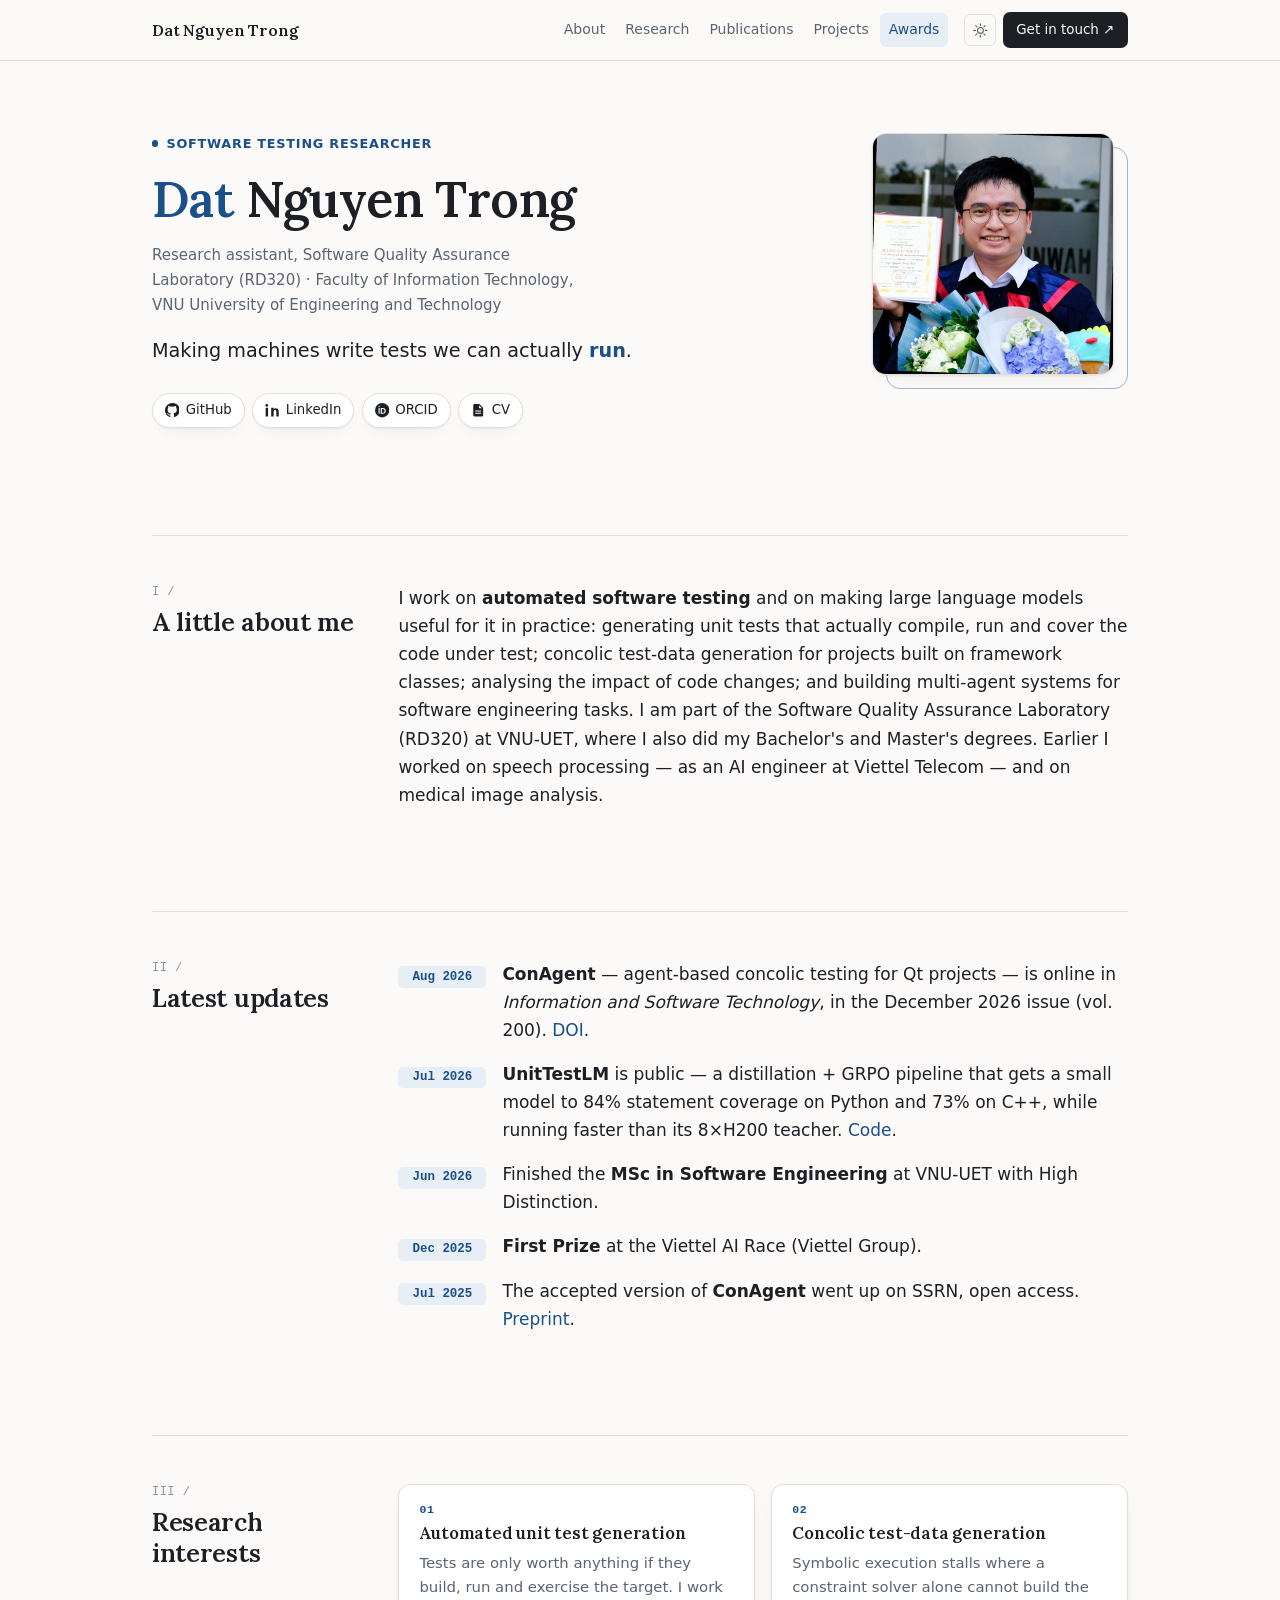
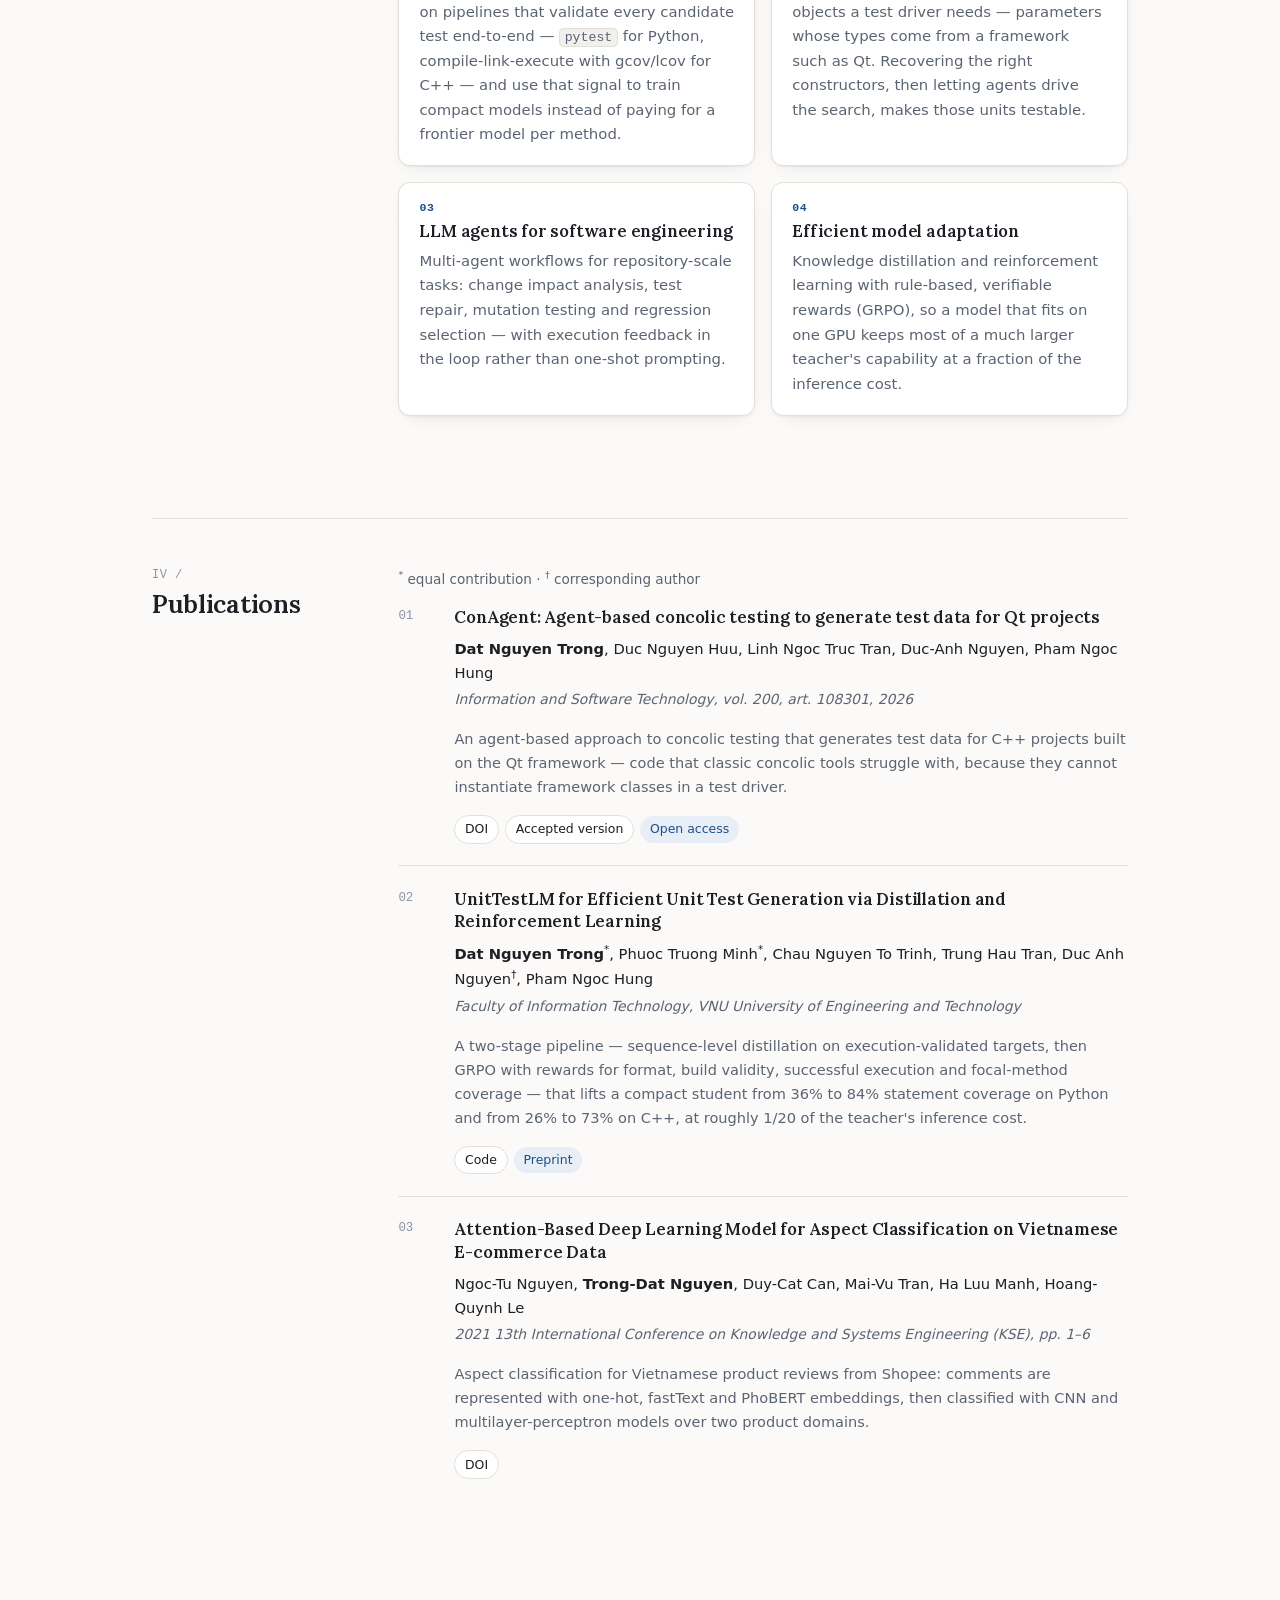
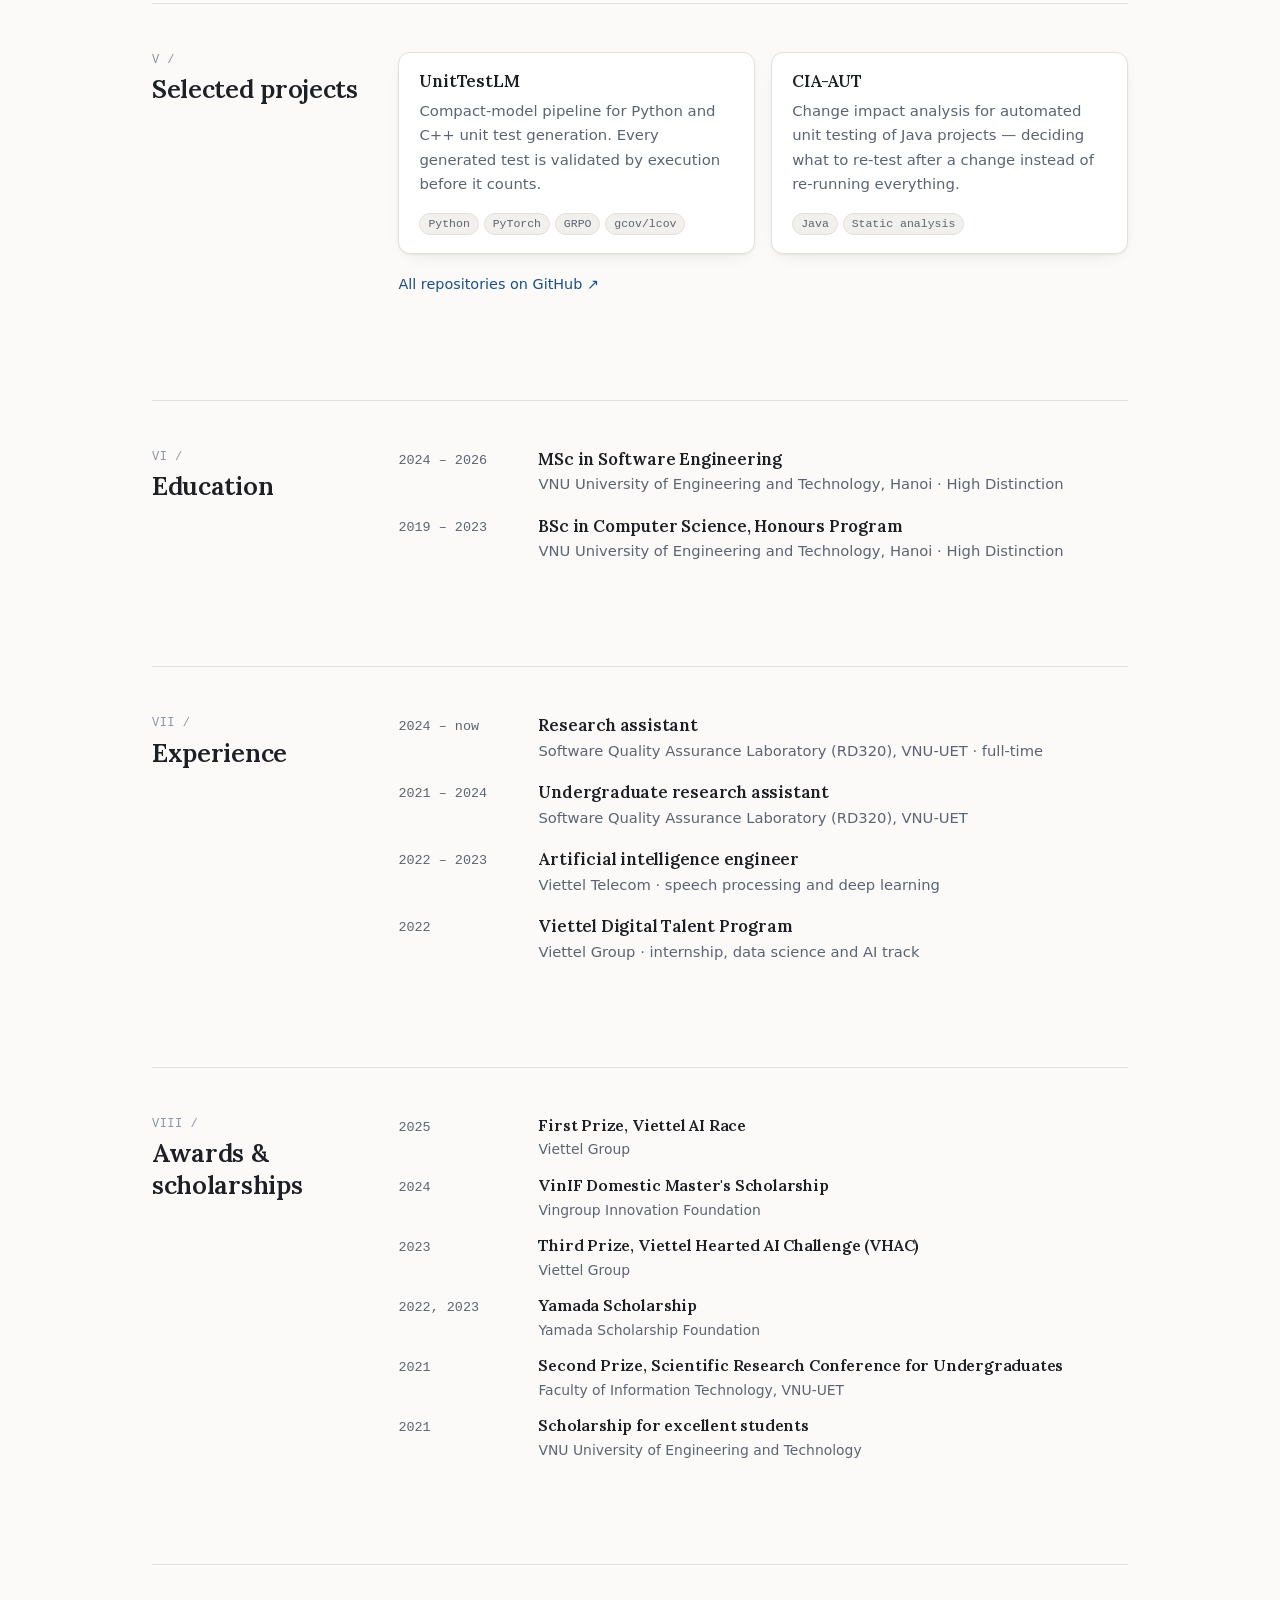
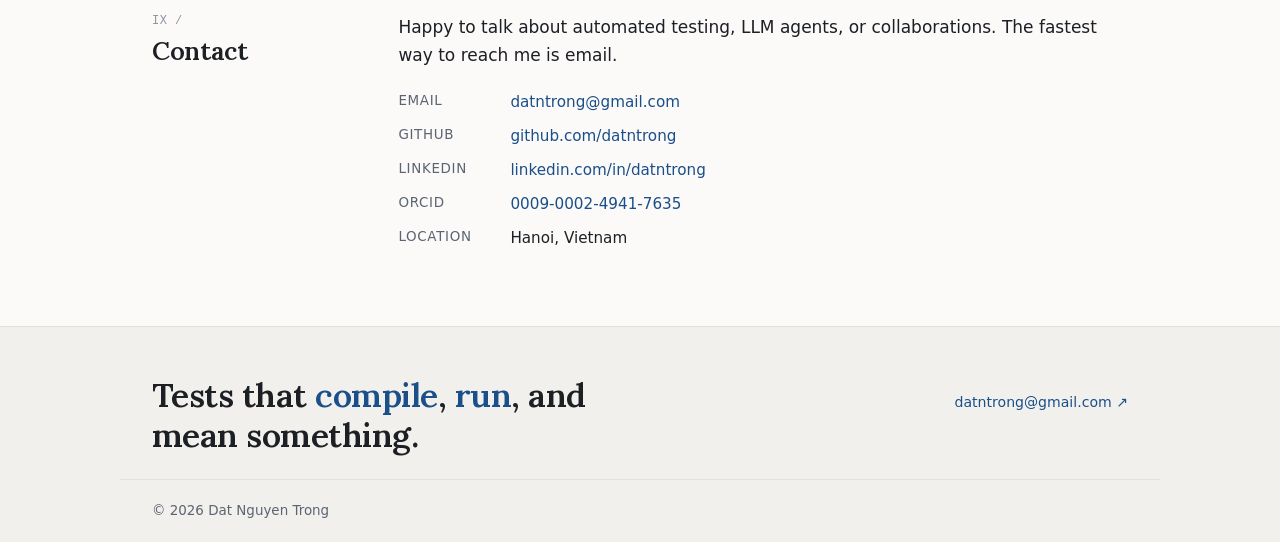
==== commit 86c61fec: "Fix the Latest updates list broken by the English-only change Removing the bilingual wrappers broke " ====
--- a/index.html
+++ b/index.html
@@ -153,23 +153,23 @@
       <ul class="news">
         <li>
           <time>Aug 2026</time>
-          <strong>ConAgent</strong> — agent-based concolic testing for Qt projects — is online in <em>Information and Software Technology</em>, in the December 2026 issue (vol. 200). <a href="https://doi.org/10.1016/j.infsof.2026.108301" rel="noopener">DOI</a>.
+          <span><strong>ConAgent</strong> — agent-based concolic testing for Qt projects — is online in <em>Information and Software Technology</em>, in the December 2026 issue (vol. 200). <a href="https://doi.org/10.1016/j.infsof.2026.108301" rel="noopener">DOI</a>.</span>
         </li>
         <li>
           <time>Jul 2026</time>
-          <strong>UnitTestLM</strong> is public — a distillation + GRPO pipeline that gets a small model to 84% statement coverage on Python and 73% on C++, while running faster than its 8×H200 teacher. <a href="https://github.com/datntrong/UnitTestLM" rel="noopener">Code</a>.
+          <span><strong>UnitTestLM</strong> is public — a distillation + GRPO pipeline that gets a small model to 84% statement coverage on Python and 73% on C++, while running faster than its 8×H200 teacher. <a href="https://github.com/datntrong/UnitTestLM" rel="noopener">Code</a>.</span>
         </li>
         <li>
           <time>Jun 2026</time>
-          Finished the <strong>MSc in Software Engineering</strong> at VNU-UET with High Distinction.
+          <span>Finished the <strong>MSc in Software Engineering</strong> at VNU-UET with High Distinction.</span>
         </li>
         <li>
           <time>Dec 2025</time>
-          <strong>First Prize</strong> at the Viettel AI Race (Viettel Group).
+          <span><strong>First Prize</strong> at the Viettel AI Race (Viettel Group).</span>
         </li>
         <li>
           <time>Jul 2025</time>
-          The accepted version of <strong>ConAgent</strong> went up on SSRN, open access. <a href="https://doi.org/10.2139/ssrn.5369273" rel="noopener">Preprint</a>.
+          <span>The accepted version of <strong>ConAgent</strong> went up on SSRN, open access. <a href="https://doi.org/10.2139/ssrn.5369273" rel="noopener">Preprint</a>.</span>
         </li>
       </ul>
     </div>
--- a/assets/css/style.css
+++ b/assets/css/style.css
@@ -220,6 +220,8 @@
 
 /* News */
 .news { list-style: none; margin: 0; padding: 0; display: grid; gap: 1rem; }
+/* Two grid children exactly: <time> and one wrapper element. Bare text or a
+   second element here becomes its own grid item and the row falls apart. */
 .news li { display: grid; grid-template-columns: 5.5rem 1fr; gap: 1rem; align-items: baseline; }
 .news time {
   font: 600 .78rem/1.5 var(--mono); color: var(--accent); white-space: nowrap;
